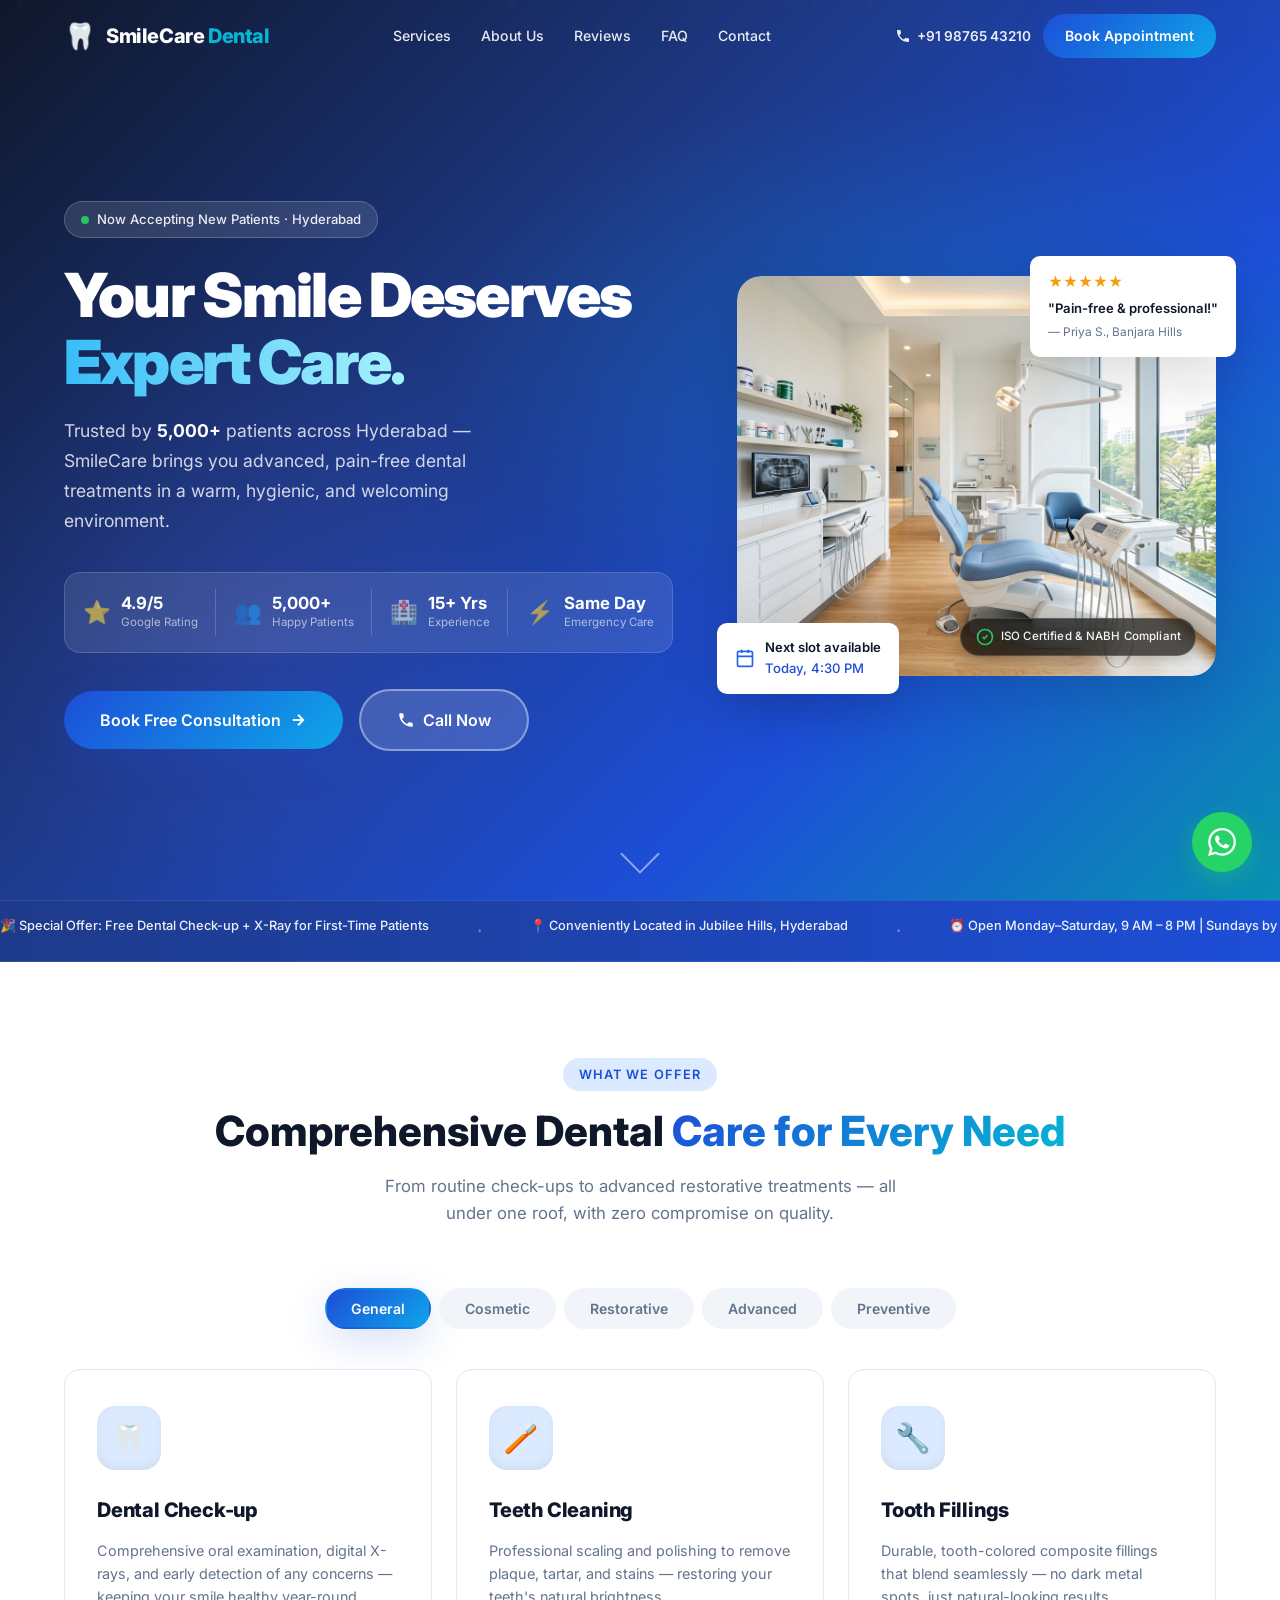
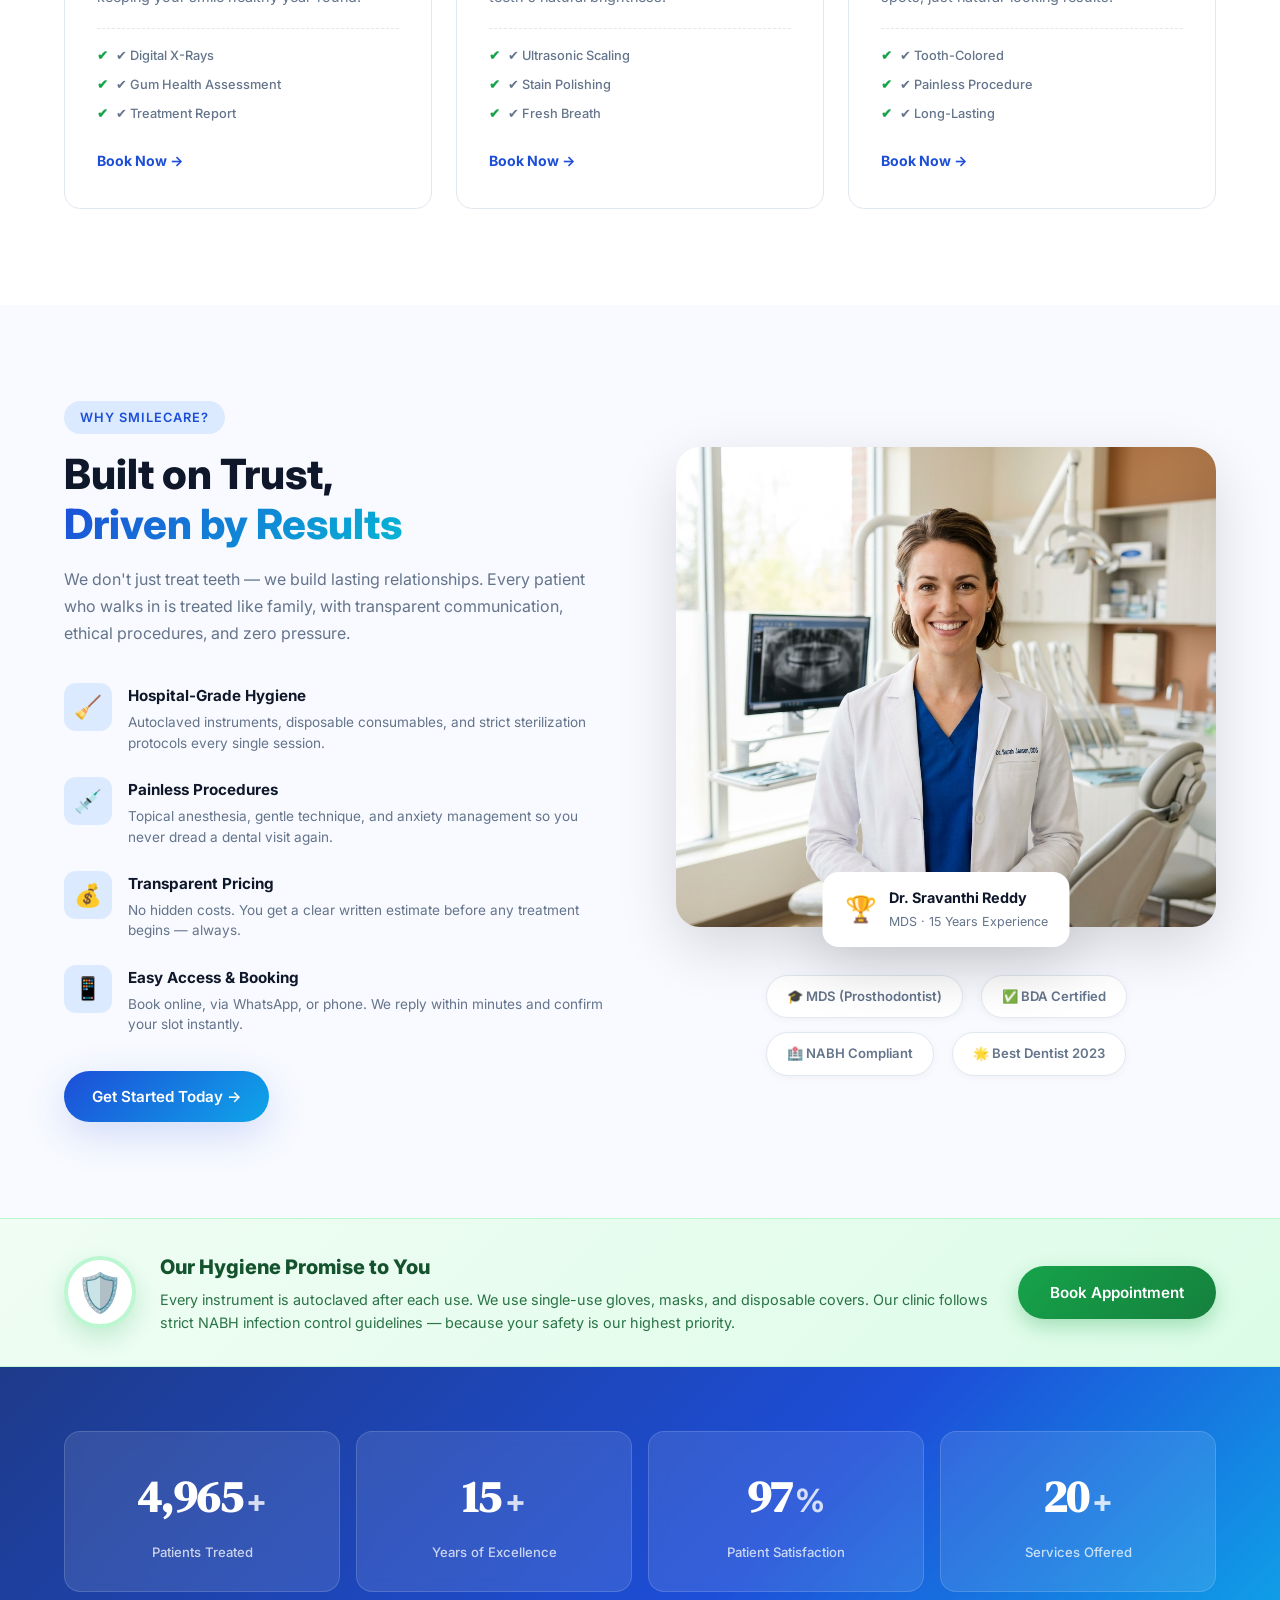
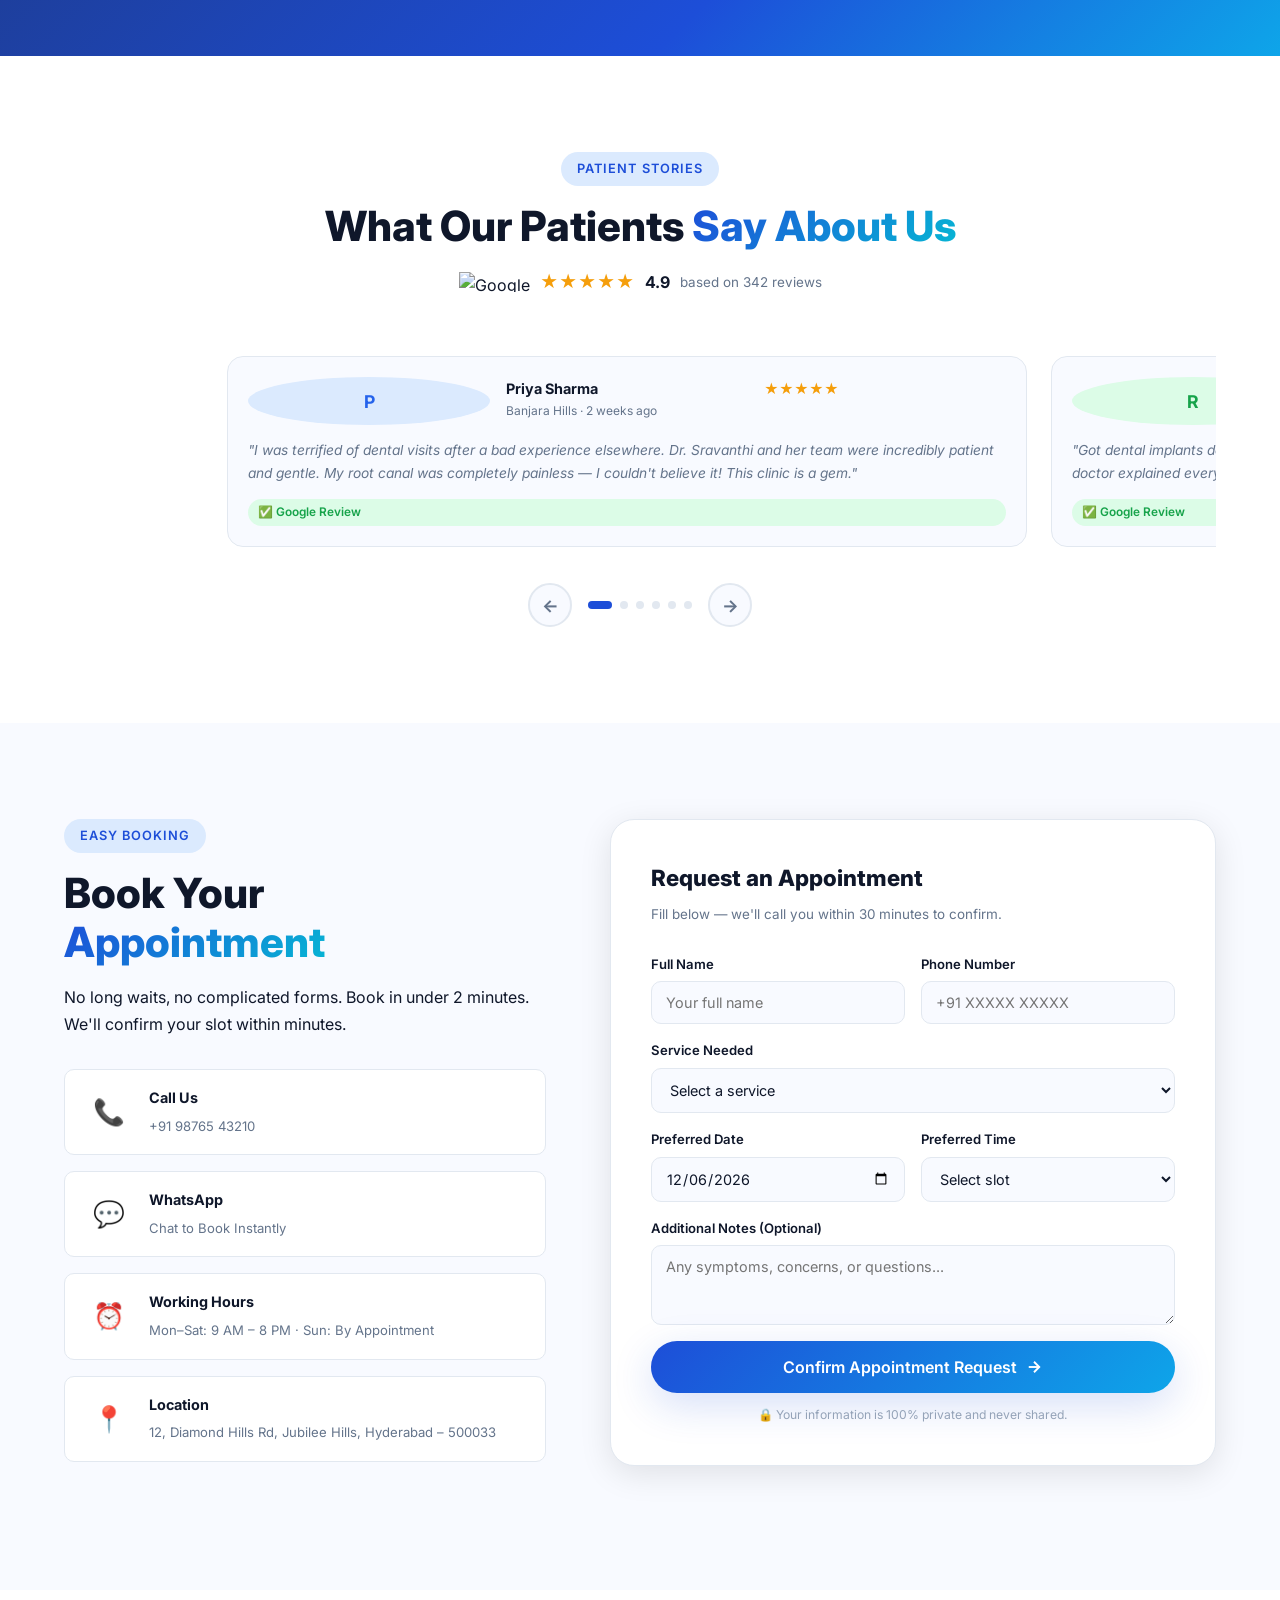
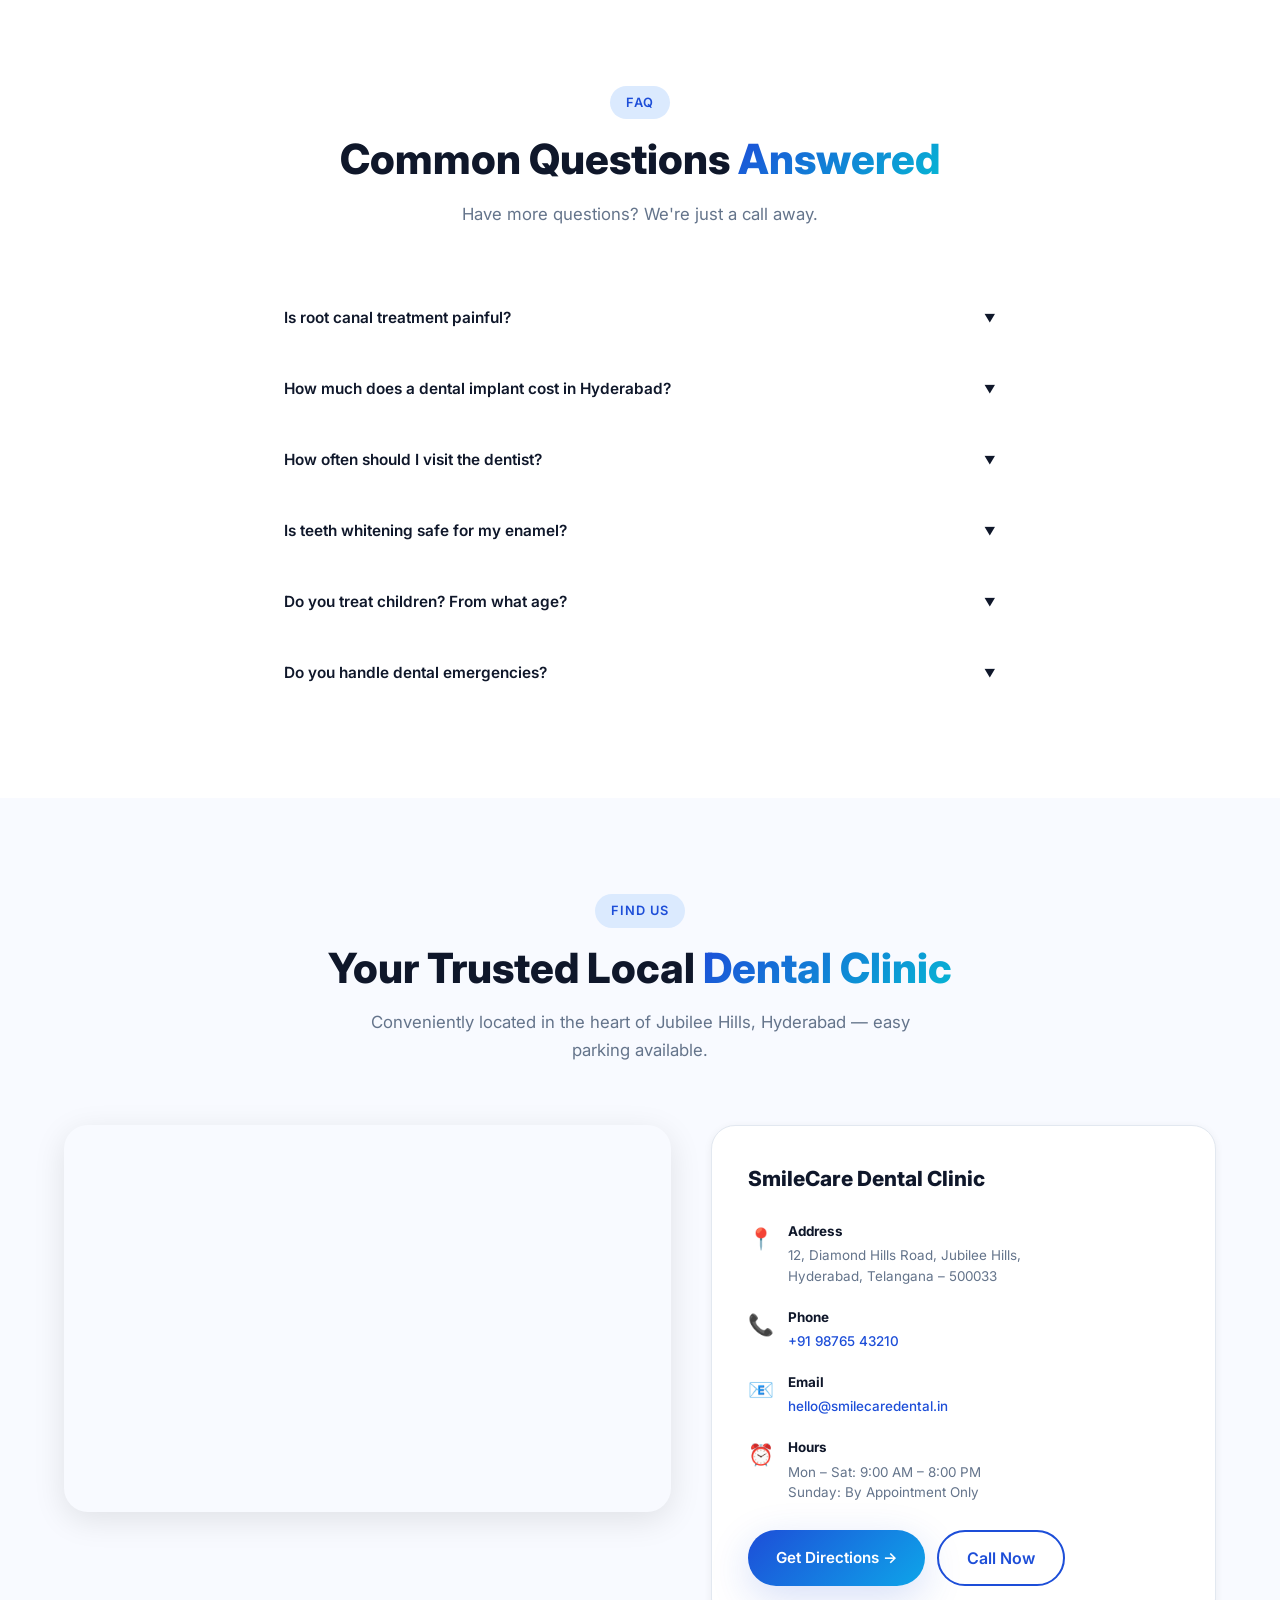
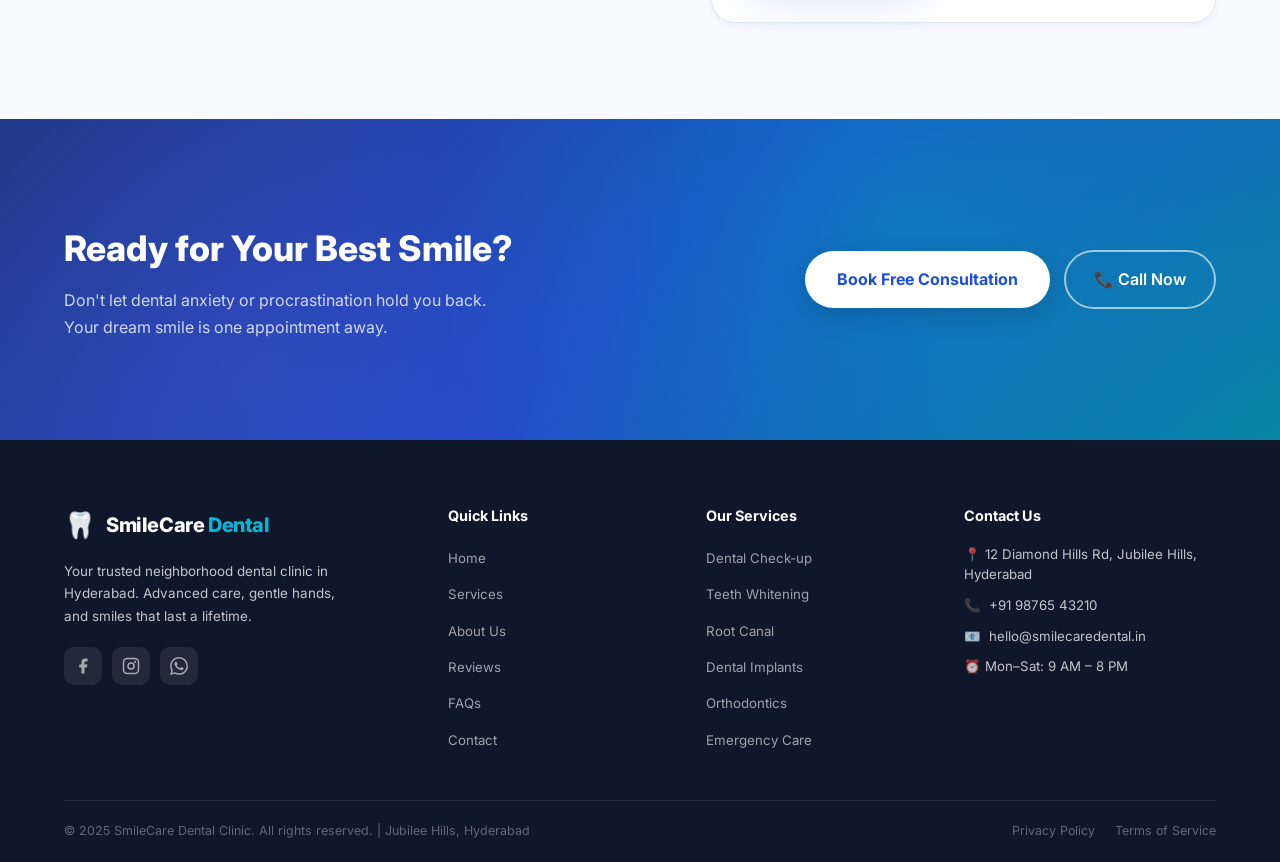
==== index.html @ b0695e37 "Update index.html" ====
<!DOCTYPE html>
<html lang="en">
<head>
  <meta charset="UTF-8" />
  <meta name="viewport" content="width=device-width, initial-scale=1.0" />
  <title>SmileCare Dental Clinic | Trusted Family Dentist in Hyderabad</title>
  <meta name="description" content="SmileCare Dental Clinic — Hyderabad's most trusted neighborhood dental clinic. Experienced dentists, modern equipment, transparent pricing. Book your appointment today." />
  <meta name="keywords" content="dental clinic Hyderabad, dentist near me, teeth whitening, dental implants, root canal, braces, family dentist" />
  <meta name="robots" content="index, follow" />
  <link rel="preconnect" href="https://fonts.googleapis.com" />
  <link rel="preconnect" href="https://fonts.gstatic.com" crossorigin />
  <link href="https://fonts.googleapis.com/css2?family=Inter:wght@300;400;500;600;700;800;900&family=DM+Serif+Display:ital@0;1&display=swap" rel="stylesheet" />
  <link rel="stylesheet" href="style.css" />
</head>
<body>

<!-- ═══════════════════ NAVBAR ═══════════════════ -->
<header id="navbar" class="navbar">
  <div class="container nav-inner">
    <a href="#home" class="brand" id="brand-logo">
      <span class="brand-icon">🦷</span>
      <span class="brand-text">SmileCare<span class="brand-accent"> Dental</span></span>
    </a>
    <nav class="nav-links" id="nav-links">
      <a href="#services" class="nav-link">Services</a>
      <a href="#why-us" class="nav-link">About Us</a>
      <a href="#testimonials" class="nav-link">Reviews</a>
      <a href="#faq" class="nav-link">FAQ</a>
      <a href="#contact" class="nav-link">Contact</a>
    </nav>
    <div class="nav-cta-group">
      <a href="tel:+919876543210" class="btn-call" id="nav-call">
        <svg width="16" height="16" viewBox="0 0 24 24" fill="currentColor"><path d="M6.62 10.79c1.44 2.83 3.76 5.14 6.59 6.59l2.2-2.2c.27-.27.67-.36 1.02-.24 1.12.37 2.33.57 3.57.57.55 0 1 .45 1 1V20c0 .55-.45 1-1 1-9.39 0-17-7.61-17-17 0-.55.45-1 1-1h3.5c.55 0 1 .45 1 1 0 1.25.2 2.45.57 3.57.11.35.03.74-.25 1.02l-2.2 2.2z"/></svg>
        +91 98765 43210
      </a>
      <a href="#book" class="btn-primary nav-book" id="nav-book">Book Appointment</a>
      <button class="hamburger" id="hamburger" aria-label="Toggle menu">
        <span></span><span></span><span></span>
      </button>
    </div>
  </div>
</header>

<!-- ═══════════════════ HERO ═══════════════════ -->
<section class="hero" id="home">
  <div class="hero-bg-gradient"></div>
  <div class="hero-particles" id="particles"></div>
  <div class="container hero-inner">
    <div class="hero-content" data-anim="fade-up">
      <div class="hero-badge">
        <span class="badge-dot"></span>
        Now Accepting New Patients · Hyderabad
      </div>
      <h1 class="hero-title">
        Your Smile Deserves<br />
        <span class="gradient-text">Expert Care.</span>
      </h1>
      <p class="hero-subtitle">
        Trusted by <strong>5,000+</strong> patients across Hyderabad — SmileCare brings you advanced, pain-free dental treatments in a warm, hygienic, and welcoming environment.
      </p>

      <!-- Trust bar -->
      <div class="trust-bar">
        <div class="trust-item">
          <span class="trust-icon">⭐</span>
          <div>
            <strong>4.9/5</strong>
            <span>Google Rating</span>
          </div>
        </div>
        <div class="trust-item">
          <span class="trust-icon">👥</span>
          <div>
            <strong>5,000+</strong>
            <span>Happy Patients</span>
          </div>
        </div>
        <div class="trust-item">
          <span class="trust-icon">🏥</span>
          <div>
            <strong>15+ Yrs</strong>
            <span>Experience</span>
          </div>
        </div>
        <div class="trust-item">
          <span class="trust-icon">⚡</span>
          <div>
            <strong>Same Day</strong>
            <span>Emergency Care</span>
          </div>
        </div>
      </div>

      <div class="hero-actions">
        <a href="#book" class="btn-primary btn-lg pulse-btn" id="hero-book">
          Book Free Consultation
          <svg width="18" height="18" viewBox="0 0 24 24" fill="none" stroke="currentColor" stroke-width="2.5"><path d="M5 12h14"/><path d="m12 5 7 7-7 7"/></svg>
        </a>
        <a href="tel:+919876543210" class="btn-ghost btn-lg" id="hero-call">
          <svg width="18" height="18" viewBox="0 0 24 24" fill="currentColor"><path d="M6.62 10.79c1.44 2.83 3.76 5.14 6.59 6.59l2.2-2.2c.27-.27.67-.36 1.02-.24 1.12.37 2.33.57 3.57.57.55 0 1 .45 1 1V20c0 .55-.45 1-1 1-9.39 0-17-7.61-17-17 0-.55.45-1 1-1h3.5c.55 0 1 .45 1 1 0 1.25.2 2.45.57 3.57.11.35.03.74-.25 1.02l-2.2 2.2z"/></svg>
          Call Now
        </a>
      </div>
    </div>

    <div class="hero-visual" data-anim="fade-left">
      <div class="hero-card-float">
        <div class="clinic-img-wrap">
          <img src="clinic_hero.png" alt="Modern SmileCare Dental Clinic interior" class="clinic-img" />
          <div class="img-overlay-badge">
            <svg width="20" height="20" viewBox="0 0 24 24" fill="#22c55e"><path d="M9 12l2 2 4-4M21 12a9 9 0 1 1-18 0 9 9 0 0 1 18 0z" stroke="#22c55e" stroke-width="2" fill="none"/></svg>
            <span>ISO Certified &amp; NABH Compliant</span>
          </div>
        </div>
        <div class="floating-card fc-rating">
          <div class="fc-stars">★★★★★</div>
          <p>"Pain-free &amp; professional!"</p>
          <span>— Priya S., Banjara Hills</span>
        </div>
        <div class="floating-card fc-next">
          <svg width="20" height="20" viewBox="0 0 24 24" fill="none" stroke="#2563eb" stroke-width="2"><rect x="3" y="4" width="18" height="18" rx="2"/><path d="M16 2v4M8 2v4M3 10h18"/></svg>
          <div>
            <strong>Next slot available</strong>
            <span>Today, 4:30 PM</span>
          </div>
        </div>
      </div>
    </div>
  </div>

  <div class="hero-scroll">
    <div class="scroll-arrow"></div>
  </div>
</section>

<!-- ═══════════════════ ANNOUNCEMENT STRIP ═══════════════════ -->
<div class="strip">
  <div class="strip-inner">
    <span>🎉 Special Offer: Free Dental Check-up + X-Ray for First-Time Patients</span>
    <span class="strip-sep">·</span>
    <span>📍 Conveniently Located in Jubilee Hills, Hyderabad</span>
    <span class="strip-sep">·</span>
    <span>⏰ Open Monday–Saturday, 9 AM – 8 PM | Sundays by Appointment</span>
    <span class="strip-sep">·</span>
    <span>🚨 Emergency Dental Care Available</span>
    <span class="strip-sep">·</span>
    <span>🎉 Special Offer: Free Dental Check-up + X-Ray for First-Time Patients</span>
    <span class="strip-sep">·</span>
    <span>📍 Conveniently Located in Jubilee Hills, Hyderabad</span>
  </div>
</div>

<!-- ═══════════════════ SERVICES ═══════════════════ -->
<section class="section services-section" id="services">
  <div class="container">
    <div class="section-header" data-anim="fade-up">
      <span class="section-tag">What We Offer</span>
      <h2 class="section-title">Comprehensive Dental <span class="gradient-text">Care for Every Need</span></h2>
      <p class="section-subtitle">From routine check-ups to advanced restorative treatments — all under one roof, with zero compromise on quality.</p>
    </div>

    <div class="services-tabs" id="services-tabs">
      <button class="stab active" data-tab="general" id="tab-general">General</button>
      <button class="stab" data-tab="cosmetic" id="tab-cosmetic">Cosmetic</button>
      <button class="stab" data-tab="restorative" id="tab-restorative">Restorative</button>
      <button class="stab" data-tab="advanced" id="tab-advanced">Advanced</button>
      <button class="stab" data-tab="preventive" id="tab-preventive">Preventive</button>
    </div>

    <!-- General -->
    <div class="service-panel active" id="panel-general">
      <div class="services-grid">
        <div class="service-card" data-anim="fade-up" style="--delay:0.0s">
          <div class="sc-icon" style="--c:#dbeafe;--ic:#2563eb">🦷</div>
          <h3>Dental Check-up</h3>
          <p>Comprehensive oral examination, digital X-rays, and early detection of any concerns — keeping your smile healthy year-round.</p>
          <ul class="sc-perks"><li>✔ Digital X-Rays</li><li>✔ Gum Health Assessment</li><li>✔ Treatment Report</li></ul>
          <a href="#book" class="sc-link">Book Now →</a>
        </div>
        <div class="service-card" data-anim="fade-up" style="--delay:0.1s">
          <div class="sc-icon" style="--c:#dbeafe;--ic:#2563eb">🪥</div>
          <h3>Teeth Cleaning</h3>
          <p>Professional scaling and polishing to remove plaque, tartar, and stains — restoring your teeth's natural brightness.</p>
          <ul class="sc-perks"><li>✔ Ultrasonic Scaling</li><li>✔ Stain Polishing</li><li>✔ Fresh Breath</li></ul>
          <a href="#book" class="sc-link">Book Now →</a>
        </div>
        <div class="service-card" data-anim="fade-up" style="--delay:0.2s">
          <div class="sc-icon" style="--c:#dbeafe;--ic:#2563eb">🔧</div>
          <h3>Tooth Fillings</h3>
          <p>Durable, tooth-colored composite fillings that blend seamlessly — no dark metal spots, just natural-looking results.</p>
          <ul class="sc-perks"><li>✔ Tooth-Colored</li><li>✔ Painless Procedure</li><li>✔ Long-Lasting</li></ul>
          <a href="#book" class="sc-link">Book Now →</a>
        </div>
      </div>
    </div>

    <!-- Cosmetic -->
    <div class="service-panel" id="panel-cosmetic">
      <div class="services-grid">
        <div class="service-card" data-anim="fade-up" style="--delay:0.0s">
          <div class="sc-icon" style="--c:#fce7f3;--ic:#db2777">✨</div>
          <h3>Teeth Whitening</h3>
          <p>Professional-grade whitening that removes deep stains and delivers dramatically brighter teeth in a single visit.</p>
          <ul class="sc-perks"><li>✔ Up to 8 Shades Brighter</li><li>✔ 60-Min Treatment</li><li>✔ Long-Lasting Results</li></ul>
          <a href="#book" class="sc-link">Book Now →</a>
        </div>
        <div class="service-card" data-anim="fade-up" style="--delay:0.1s">
          <div class="sc-icon" style="--c:#fce7f3;--ic:#db2777">😁</div>
          <h3>Smile Design</h3>
          <p>A personalized cosmetic plan using veneers, bonding, and contouring to create the smile you've always dreamed of.</p>
          <ul class="sc-perks"><li>✔ Digital Preview</li><li>✔ Custom Veneers</li><li>✔ Complete Makeover</li></ul>
          <a href="#book" class="sc-link">Book Now →</a>
        </div>
        <div class="service-card" data-anim="fade-up" style="--delay:0.2s">
          <div class="sc-icon" style="--c:#fce7f3;--ic:#db2777">💎</div>
          <h3>Dental Veneers</h3>
          <p>Ultra-thin porcelain shells that cover imperfections — chips, gaps, discoloration — for a flawless, camera-ready smile.</p>
          <ul class="sc-perks"><li>✔ Natural Appearance</li><li>✔ Stain Resistant</li><li>✔ 10+ Year Life</li></ul>
          <a href="#book" class="sc-link">Book Now →</a>
        </div>
      </div>
    </div>

    <!-- Restorative -->
    <div class="service-panel" id="panel-restorative">
      <div class="services-grid">
        <div class="service-card" data-anim="fade-up" style="--delay:0.0s">
          <div class="sc-icon" style="--c:#dcfce7;--ic:#16a34a">🌿</div>
          <h3>Root Canal Treatment</h3>
          <p>Painless, modern root canal therapy that saves your natural tooth, eliminating infection and relieving pain — often in one visit.</p>
          <ul class="sc-perks"><li>✔ Virtually Painless</li><li>✔ Rotary Endodontics</li><li>✔ Save Natural Tooth</li></ul>
          <a href="#book" class="sc-link">Book Now →</a>
        </div>
        <div class="service-card" data-anim="fade-up" style="--delay:0.1s">
          <div class="sc-icon" style="--c:#dcfce7;--ic:#16a34a">👑</div>
          <h3>Crowns & Bridges</h3>
          <p>Custom-crafted ceramic crowns and bridges that restore strength, function, and aesthetics — indistinguishable from natural teeth.</p>
          <ul class="sc-perks"><li>✔ Zirconia Crowns</li><li>✔ Perfect Fit</li><li>✔ Durable & Aesthetic</li></ul>
          <a href="#book" class="sc-link">Book Now →</a>
        </div>
        <div class="service-card" data-anim="fade-up" style="--delay:0.2s">
          <div class="sc-icon" style="--c:#dcfce7;--ic:#16a34a">🦿</div>
          <h3>Dentures</h3>
          <p>Comfortable, well-fitting full or partial dentures that restore your ability to eat, speak, and smile with full confidence.</p>
          <ul class="sc-perks"><li>✔ Custom Fitted</li><li>✔ Natural Look</li><li>✔ Flexible Options</li></ul>
          <a href="#book" class="sc-link">Book Now →</a>
        </div>
      </div>
    </div>

    <!-- Advanced -->
    <div class="service-panel" id="panel-advanced">
      <div class="services-grid">
        <div class="service-card" data-anim="fade-up" style="--delay:0.0s">
          <div class="sc-icon" style="--c:#ede9fe;--ic:#7c3aed">🔩</div>
          <h3>Dental Implants</h3>
          <p>The gold standard for missing teeth — titanium implants that feel, look, and function exactly like your real teeth, for life.</p>
          <ul class="sc-perks"><li>✔ Lifetime Solution</li><li>✔ No Bone Loss</li><li>✔ Eating Freedom</li></ul>
          <a href="#book" class="sc-link">Book Now →</a>
        </div>
        <div class="service-card" data-anim="fade-up" style="--delay:0.1s">
          <div class="sc-icon" style="--c:#ede9fe;--ic:#7c3aed">😬</div>
          <h3>Orthodontics & Braces</h3>
          <p>Traditional braces and modern clear aligners to straighten your teeth discreetly — for kids, teens, and adults.</p>
          <ul class="sc-perks"><li>✔ Metal & Ceramic</li><li>✔ Clear Aligners</li><li>✔ For All Ages</li></ul>
          <a href="#book" class="sc-link">Book Now →</a>
        </div>
        <div class="service-card" data-anim="fade-up" style="--delay:0.2s">
          <div class="sc-icon" style="--c:#ede9fe;--ic:#7c3aed">🚨</div>
          <h3>Emergency Dental Care</h3>
          <p>Severe pain, broken tooth, knocked-out tooth or dental trauma? We see emergency cases on the same day — call us now.</p>
          <ul class="sc-perks"><li>✔ Same-Day Slots</li><li>✔ Immediate Pain Relief</li><li>✔ 7 Days a Week</li></ul>
          <a href="tel:+919876543210" class="sc-link">Call Now →</a>
        </div>
      </div>
    </div>

    <!-- Preventive -->
    <div class="service-panel" id="panel-preventive">
      <div class="services-grid">
        <div class="service-card" data-anim="fade-up" style="--delay:0.0s">
          <div class="sc-icon" style="--c:#fef9c3;--ic:#ca8a04">🛡️</div>
          <h3>Oral Hygiene Coaching</h3>
          <p>Personalized brushing and flossing techniques, diet advice, and a routine plan to maintain your oral health between visits.</p>
          <ul class="sc-perks"><li>✔ Custom Routines</li><li>✔ Diet Guidance</li><li>✔ Kids Friendly</li></ul>
          <a href="#book" class="sc-link">Book Now →</a>
        </div>
        <div class="service-card" data-anim="fade-up" style="--delay:0.1s">
          <div class="sc-icon" style="--c:#fef9c3;--ic:#ca8a04">🦠</div>
          <h3>Gum Disease Treatment</h3>
          <p>Early-stage and advanced gum disease (periodontitis) treatment to stop progression, reduce inflammation, and protect your teeth.</p>
          <ul class="sc-perks"><li>✔ Deep Cleaning</li><li>✔ Antibiotic Therapy</li><li>✔ Long-Term Health</li></ul>
          <a href="#book" class="sc-link">Book Now →</a>
        </div>
        <div class="service-card" data-anim="fade-up" style="--delay:0.2s">
          <div class="sc-icon" style="--c:#fef9c3;--ic:#ca8a04">👶</div>
          <h3>Pediatric Dentistry</h3>
          <p>Gentle, child-friendly dental care in a fun and comfortable environment — building healthy habits from the very first visit.</p>
          <ul class="sc-perks"><li>✔ Kid-Friendly Setup</li><li>✔ Sealants & Fluoride</li><li>✔ Anxiety-Free</li></ul>
          <a href="#book" class="sc-link">Book Now →</a>
        </div>
      </div>
    </div>
  </div>
</section>

<!-- ═══════════════════ WHY US ═══════════════════ -->
<section class="section why-section" id="why-us" data-section="about">
  <div class="container">
    <div class="why-grid">
      <div class="why-content" data-anim="fade-right">
        <span class="section-tag">Why SmileCare?</span>
        <h2 class="section-title">Built on Trust,<br /><span class="gradient-text">Driven by Results</span></h2>
        <p class="why-desc">We don't just treat teeth — we build lasting relationships. Every patient who walks in is treated like family, with transparent communication, ethical procedures, and zero pressure.</p>
        <div class="why-features">
          <div class="why-feat">
            <div class="wf-icon">🧹</div>
            <div>
              <h4>Hospital-Grade Hygiene</h4>
              <p>Autoclaved instruments, disposable consumables, and strict sterilization protocols every single session.</p>
            </div>
          </div>
          <div class="why-feat">
            <div class="wf-icon">💉</div>
            <div>
              <h4>Painless Procedures</h4>
              <p>Topical anesthesia, gentle technique, and anxiety management so you never dread a dental visit again.</p>
            </div>
          </div>
          <div class="why-feat">
            <div class="wf-icon">💰</div>
            <div>
              <h4>Transparent Pricing</h4>
              <p>No hidden costs. You get a clear written estimate before any treatment begins — always.</p>
            </div>
          </div>
          <div class="why-feat">
            <div class="wf-icon">📱</div>
            <div>
              <h4>Easy Access & Booking</h4>
              <p>Book online, via WhatsApp, or phone. We reply within minutes and confirm your slot instantly.</p>
            </div>
          </div>
        </div>
        <a href="#book" class="btn-primary" id="why-book">Get Started Today →</a>
      </div>
      <div class="why-visual" data-anim="fade-left">
        <div class="why-img-wrap">
          <img src="doctorportrait.png" alt="Dr. Sravanthi Reddy - Lead Dentist at SmileCare" class="why-img" loading="lazy" />
          <div class="why-img-badge">
            <span>🏆</span>
            <div>
              <strong>Dr. Sravanthi Reddy</strong>
              <span>MDS · 15 Years Experience</span>
            </div>
          </div>
        </div>
        <div class="cert-row">
          <div class="cert-chip">🎓 MDS (Prosthodontist)</div>
          <div class="cert-chip">✅ BDA Certified</div>
          <div class="cert-chip">🏥 NABH Compliant</div>
          <div class="cert-chip">🌟 Best Dentist 2023</div>
        </div>
      </div>
    </div>
  </div>
</section>

<!-- ═══════════════════ HYGIENE PROMISE ═══════════════════ -->
<section class="hygiene-section">
  <div class="container">
    <div class="hygiene-inner" data-anim="fade-up">
      <div class="hygiene-icon">🛡️</div>
      <div class="hygiene-text">
        <h3>Our Hygiene Promise to You</h3>
        <p>Every instrument is autoclaved after each use. We use single-use gloves, masks, and disposable covers. Our clinic follows strict NABH infection control guidelines — because your safety is our highest priority.</p>
      </div>
      <a href="#book" class="btn-primary" id="hygiene-book">Book Appointment</a>
    </div>
  </div>
</section>

<!-- ═══════════════════ STATS ═══════════════════ -->
<section class="stats-section">
  <div class="container">
    <div class="stats-grid">
      <div class="stat-card" data-anim="fade-up" style="--delay:0s">
        <div class="stat-num" data-count="5000">0</div>
        <div class="stat-plus">+</div>
        <div class="stat-label">Patients Treated</div>
      </div>
      <div class="stat-card" data-anim="fade-up" style="--delay:0.1s">
        <div class="stat-num" data-count="15">0</div>
        <div class="stat-plus">+</div>
        <div class="stat-label">Years of Excellence</div>
      </div>
      <div class="stat-card" data-anim="fade-up" style="--delay:0.2s">
        <div class="stat-num" data-count="98">0</div>
        <div class="stat-plus">%</div>
        <div class="stat-label">Patient Satisfaction</div>
      </div>
      <div class="stat-card" data-anim="fade-up" style="--delay:0.3s">
        <div class="stat-num" data-count="20">0</div>
        <div class="stat-plus">+</div>
        <div class="stat-label">Services Offered</div>
      </div>
    </div>
  </div>
</section>

<!-- ═══════════════════ TESTIMONIALS ═══════════════════ -->
<section class="section reviews-section" id="testimonials">
  <div class="container">
    <div class="section-header" data-anim="fade-up">
      <span class="section-tag">Patient Stories</span>
      <h2 class="section-title">What Our Patients <span class="gradient-text">Say About Us</span></h2>
      <div class="google-rating-bar">
        <img src="https://upload.wikimedia.org/wikipedia/commons/2/2f/Google_2015_logo.svg" alt="Google" class="google-logo" loading="lazy" />
        <span class="gr-stars">★★★★★</span>
        <strong>4.9</strong>
        <span class="gr-count">based on 342 reviews</span>
      </div>
    </div>

    <div class="reviews-carousel" id="reviews-carousel">
      <div class="reviews-track" id="reviews-track">

        <div class="review-card">
          <div class="rc-header">
            <div class="rc-avatar" style="background:#dbeafe;color:#2563eb">P</div>
            <div>
              <strong>Priya Sharma</strong>
              <span>Banjara Hills · 2 weeks ago</span>
            </div>
            <div class="rc-stars">★★★★★</div>
          </div>
          <p>"I was terrified of dental visits after a bad experience elsewhere. Dr. Sravanthi and her team were incredibly patient and gentle. My root canal was completely painless — I couldn't believe it! This clinic is a gem."</p>
          <span class="rc-badge verified">✅ Google Review</span>
        </div>

        <div class="review-card">
          <div class="rc-header">
            <div class="rc-avatar" style="background:#dcfce7;color:#16a34a">R</div>
            <div>
              <strong>Rahul Mehta</strong>
              <span>Jubilee Hills · 1 month ago</span>
            </div>
            <div class="rc-stars">★★★★★</div>
          </div>
          <p>"Got dental implants done here. The result is absolutely stunning — no one can tell these aren't my real teeth. The doctor explained every step clearly and the pricing was exactly as quoted. Zero hidden charges."</p>
          <span class="rc-badge verified">✅ Google Review</span>
        </div>

        <div class="review-card">
          <div class="rc-header">
            <div class="rc-avatar" style="background:#fce7f3;color:#db2777">A</div>
            <div>
              <strong>Ananya Krishnan</strong>
              <span>Kondapur · 3 weeks ago</span>
            </div>
            <div class="rc-stars">★★★★★</div>
          </div>
          <p>"Brought my 7-year-old here — he was so scared! But the staff made it completely fun and comfortable. He actually wants to come back for the next visit 😄. Amazing pediatric experience."</p>
          <span class="rc-badge verified">✅ Google Review</span>
        </div>

        <div class="review-card">
          <div class="rc-header">
            <div class="rc-avatar" style="background:#ede9fe;color:#7c3aed">M</div>
            <div>
              <strong>Mohammed Ali</strong>
              <span>Madhapur · 5 days ago</span>
            </div>
            <div class="rc-stars">★★★★★</div>
          </div>
          <p>"Had a dental emergency on a Sunday — broken tooth, extreme pain. SmileCare answered my call immediately and fit me in within an hour. The care was exceptional and my tooth was saved. Highly recommended!"</p>
          <span class="rc-badge verified">✅ Google Review</span>
        </div>

        <div class="review-card">
          <div class="rc-header">
            <div class="rc-avatar" style="background:#fef9c3;color:#ca8a04">S</div>
            <div>
              <strong>Sneha Patel</strong>
              <span>Gachibowli · 2 months ago</span>
            </div>
            <div class="rc-stars">★★★★★</div>
          </div>
          <p>"Smile makeover with veneers — the best decision I've made! The digital preview before the procedure helped me know exactly what to expect. Results are beyond what I imagined. Thank you SmileCare!"</p>
          <span class="rc-badge verified">✅ Google Review</span>
        </div>

        <div class="review-card">
          <div class="rc-header">
            <div class="rc-avatar" style="background:#fee2e2;color:#dc2626">V</div>
            <div>
              <strong>Vijay Kumar</strong>
              <span>Kukatpally · 1 week ago</span>
            </div>
            <div class="rc-stars">★★★★★</div>
          </div>
          <p>"The clinic is so clean — almost like a luxury spa. The whole team is warm and professional. I've been bringing my entire family here for 3 years now. SmileCare is the only dentist we'll ever need."</p>
          <span class="rc-badge verified">✅ Google Review</span>
        </div>

      </div>
    </div>

    <div class="carousel-controls">
      <button class="carousel-btn" id="rev-prev" aria-label="Previous review">←</button>
      <div class="carousel-dots" id="carousel-dots"></div>
      <button class="carousel-btn" id="rev-next" aria-label="Next review">→</button>
    </div>
  </div>
</section>

<!-- ═══════════════════ BOOKING ═══════════════════ -->
<section class="section book-section" id="book">
  <div class="container">
    <div class="book-grid">
      <div class="book-info" data-anim="fade-right">
        <span class="section-tag">Easy Booking</span>
        <h2 class="section-title">Book Your<br /><span class="gradient-text">Appointment</span></h2>
        <p>No long waits, no complicated forms. Book in under 2 minutes. We'll confirm your slot within minutes.</p>
        <div class="book-contact-items">
          <a href="tel:+919876543210" class="bci" id="book-call">
            <div class="bci-icon">📞</div>
            <div>
              <strong>Call Us</strong>
              <span>+91 98765 43210</span>
            </div>
          </a>
          <a href="https://wa.me/919876543210" target="_blank" class="bci" id="book-whatsapp">
            <div class="bci-icon">💬</div>
            <div>
              <strong>WhatsApp</strong>
              <span>Chat to Book Instantly</span>
            </div>
          </a>
          <div class="bci">
            <div class="bci-icon">⏰</div>
            <div>
              <strong>Working Hours</strong>
              <span>Mon–Sat: 9 AM – 8 PM · Sun: By Appointment</span>
            </div>
          </div>
          <div class="bci">
            <div class="bci-icon">📍</div>
            <div>
              <strong>Location</strong>
              <span>12, Diamond Hills Rd, Jubilee Hills, Hyderabad – 500033</span>
            </div>
          </div>
        </div>
      </div>

      <div class="book-form-wrap" data-anim="fade-left">
        <form class="book-form" id="appointment-form" novalidate>
          <h3>Request an Appointment</h3>
          <p class="form-note">Fill below — we'll call you within 30 minutes to confirm.</p>

          <div class="form-row">
            <div class="form-group">
              <label for="f-name">Full Name</label>
              <input type="text" id="f-name" name="name" placeholder="Your full name" required />
            </div>
            <div class="form-group">
              <label for="f-phone">Phone Number</label>
              <input type="tel" id="f-phone" name="phone" placeholder="+91 XXXXX XXXXX" pattern="^[+0-9\s\-]{10,15}$" title="Please enter a valid phone number" required />
            </div>
          </div>

          <div class="form-group">
            <label for="f-service">Service Needed</label>
            <select id="f-service" name="service" required>
              <option value="" disabled selected>Select a service</option>
              <option>Dental Check-up / Consultation</option>
              <option>Teeth Cleaning</option>
              <option>Teeth Whitening</option>
              <option>Root Canal Treatment</option>
              <option>Dental Implant</option>
              <option>Orthodontics / Braces</option>
              <option>Smile Design / Makeover</option>
              <option>Crowns & Bridges</option>
              <option>Pediatric Dentistry</option>
              <option>Emergency Dental Care</option>
              <option>Other</option>
            </select>
          </div>

          <div class="form-row">
            <div class="form-group">
              <label for="f-date">Preferred Date</label>
              <input type="date" id="f-date" name="date" required />
            </div>
            <div class="form-group">
              <label for="f-time">Preferred Time</label>
              <select id="f-time" name="time">
                <option value="" disabled selected>Select slot</option>
                <option>9:00 AM – 11:00 AM</option>
                <option>11:00 AM – 1:00 PM</option>
                <option>2:00 PM – 4:00 PM</option>
                <option>4:00 PM – 6:00 PM</option>
                <option>6:00 PM – 8:00 PM</option>
              </select>
            </div>
          </div>

          <div class="form-group">
            <label for="f-msg">Additional Notes (Optional)</label>
            <textarea id="f-msg" name="message" rows="3" placeholder="Any symptoms, concerns, or questions..."></textarea>
          </div>

          <button type="submit" class="btn-primary btn-full" id="form-submit">
            Confirm Appointment Request
            <svg width="18" height="18" viewBox="0 0 24 24" fill="none" stroke="currentColor" stroke-width="2.5"><path d="M5 12h14"/><path d="m12 5 7 7-7 7"/></svg>
          </button>
          <p class="form-privacy">🔒 Your information is 100% private and never shared.</p>
        </form>

        <!-- Success state -->
        <div class="form-success" id="form-success" style="display:none">
          <div class="fs-icon">✅</div>
          <h3>Your request has been received</h3>
          <p>Tap below to confirm instantly on WhatsApp and skip the wait.</p>
          
          <div class="success-actions">
            <a href="#" target="_blank" class="btn-primary wa-confirm-btn" id="success-wa-btn">
              <span>💬</span> Confirm via WhatsApp
            </a>
            <a href="tel:+919876543210" class="btn-outline" id="success-call-btn">
              <span>📞</span> Call Now
            </a>
          </div>

          <div class="success-footer">
            <p>⚡ We typically respond within <strong>30 minutes</strong>.</p>
            <p class="form-privacy">🔒 Your data is safe and private.</p>
          </div>
        </div>
      </div>
    </div>
  </div>
</section>

<!-- ═══════════════════ FAQ ═══════════════════ -->
<section class="section faq-section" id="faq">
  <div class="container">
    <div class="section-header" data-anim="fade-up">
      <span class="section-tag">FAQ</span>
      <h2 class="section-title">Common Questions <span class="gradient-text">Answered</span></h2>
      <p class="section-subtitle">Have more questions? We're just a call away.</p>
    </div>
    <div class="faq-list" id="faq-list" data-anim="fade-up">

      <div class="faq-item" id="faq-1">
        <button class="faq-q" data-faq="faq-1">
          Is root canal treatment painful?
          <span class="faq-arrow">▼</span>
        </button>
        <div class="faq-a">
          <p>Not at SmileCare. We use modern rotary endodontics combined with topical anesthesia — most patients report little to no discomfort. The procedure itself relieves the pain that was causing you distress. We also offer anxiety management for nervous patients.</p>
        </div>
      </div>

      <div class="faq-item" id="faq-2">
        <button class="faq-q" data-faq="faq-2">
          How much does a dental implant cost in Hyderabad?
          <span class="faq-arrow">▼</span>
        </button>
        <div class="faq-a">
          <p>Dental implant costs vary depending on the type, brand, and complexity of your case. At SmileCare, implants start from ₹18,000. We provide a complete written cost breakdown before starting — no surprises. We also support EMI options for your convenience.</p>
        </div>
      </div>

      <div class="faq-item" id="faq-3">
        <button class="faq-q" data-faq="faq-3">
          How often should I visit the dentist?
          <span class="faq-arrow">▼</span>
        </button>
        <div class="faq-a">
          <p>We recommend a routine check-up and cleaning twice a year (every 6 months). Early detection of issues like cavities or gum disease saves you from costly treatments later. If you experience any pain or sensitivity, visit immediately — don't wait.</p>
        </div>
      </div>

      <div class="faq-item" id="faq-4">
        <button class="faq-q" data-faq="faq-4">
          Is teeth whitening safe for my enamel?
          <span class="faq-arrow">▼</span>
        </button>
        <div class="faq-a">
          <p>Yes, when done professionally. Our in-clinic whitening uses clinically approved hydrogen peroxide concentrations with protective protocols. Unlike home kits, we monitor the process to prevent sensitivity or enamel damage. Results are visible after just one session.</p>
        </div>
      </div>

      <div class="faq-item" id="faq-5">
        <button class="faq-q" data-faq="faq-5">
          Do you treat children? From what age?
          <span class="faq-arrow">▼</span>
        </button>
        <div class="faq-a">
          <p>Yes! We welcome children from age 3 onwards. Our pediatric dentistry approach is gentle and fun — we make the environment child-friendly so kids don't develop dental anxiety. Early dental visits build healthy habits for life.</p>
        </div>
      </div>

      <div class="faq-item" id="faq-6">
        <button class="faq-q" data-faq="faq-6">
          Do you handle dental emergencies?
          <span class="faq-arrow">▼</span>
        </button>
        <div class="faq-a">
          <p>Absolutely. Dental emergencies — broken tooth, severe toothache, knocked-out tooth, swelling — are seen on the same day. Call us immediately at <strong>+91 98765 43210</strong>. We keep emergency slots open every day, including Sundays.</p>
        </div>
      </div>

    </div>
  </div>
</section>

<!-- ═══════════════════ MAP / LOCATION ═══════════════════ -->
<section class="section location-section" id="contact">
  <div class="container">
    <div class="section-header" data-anim="fade-up">
      <span class="section-tag">Find Us</span>
      <h2 class="section-title">Your Trusted Local <span class="gradient-text">Dental Clinic</span></h2>
      <p class="section-subtitle">Conveniently located in the heart of Jubilee Hills, Hyderabad — easy parking available.</p>
    </div>
    <div class="location-grid">
      <div class="map-embed" data-anim="fade-right">
        <iframe
          title="SmileCare Dental Clinic Location"
          src="https://www.google.com/maps/embed?pb=!1m18!1m12!1m3!1d3806.294559671259!2d78.42003!3d17.432000000000002!2m3!1f0!2f0!3f0!3m2!1i1024!2i768!4f13.1!3m3!1m2!1s0x0%3A0x0!2zMTfCsDI1JzU1LjIiTiA3OMKwMjUnMTIuMSJF!5e0!3m2!1sen!2sin!4v1620000000000!5m2!1sen!2sin"
          width="100%" height="380" style="border:0; border-radius:16px;" allowfullscreen="" loading="lazy">
        </iframe>
      </div>
      <div class="location-info" data-anim="fade-left">
        <div class="li-card">
          <h3>SmileCare Dental Clinic</h3>
          <div class="li-items">
            <div class="li-item">
              <span>📍</span>
              <div>
                <strong>Address</strong>
                <p>12, Diamond Hills Road, Jubilee Hills,<br />Hyderabad, Telangana – 500033</p>
              </div>
            </div>
            <div class="li-item">
              <span>📞</span>
              <div>
                <strong>Phone</strong>
                <p><a href="tel:+919876543210">+91 98765 43210</a></p>
              </div>
            </div>
            <div class="li-item">
              <span>📧</span>
              <div>
                <strong>Email</strong>
                <p><a href="mailto:hello@smilecaredental.in">hello@smilecaredental.in</a></p>
              </div>
            </div>
            <div class="li-item">
              <span>⏰</span>
              <div>
                <strong>Hours</strong>
                <p>Mon – Sat: 9:00 AM – 8:00 PM<br />Sunday: By Appointment Only</p>
              </div>
            </div>
          </div>
          <div class="li-actions">
            <a href="https://maps.google.com" target="_blank" class="btn-primary" id="location-directions">Get Directions →</a>
            <a href="tel:+919876543210" class="btn-outline" id="location-call">Call Now</a>
          </div>
        </div>
      </div>
    </div>
  </div>
</section>

<!-- ═══════════════════ CTA BANNER ═══════════════════ -->
<section class="cta-banner">
  <div class="cta-bg"></div>
  <div class="container cta-inner" data-anim="fade-up">
    <div>
      <h2>Ready for Your Best Smile?</h2>
      <p>Don't let dental anxiety or procrastination hold you back. Your dream smile is one appointment away.</p>
    </div>
    <div class="cta-actions">
      <a href="#book" class="btn-white" id="cta-book">Book Free Consultation</a>
      <a href="tel:+919876543210" class="btn-outline-white" id="cta-call">📞 Call Now</a>
    </div>
  </div>
</section>

<!-- ═══════════════════ FOOTER ═══════════════════ -->
<footer class="footer">
  <div class="container footer-inner">
    <div class="footer-grid">
      <div class="footer-brand">
        <div class="brand">
          <span class="brand-icon">🦷</span>
          <span class="brand-text">SmileCare<span class="brand-accent"> Dental</span></span>
        </div>
        <p>Your trusted neighborhood dental clinic in Hyderabad. Advanced care, gentle hands, and smiles that last a lifetime.</p>
        <div class="social-links">
          <a href="#" class="social-link" aria-label="Facebook" id="footer-fb">
            <svg width="18" height="18" viewBox="0 0 24 24" fill="currentColor"><path d="M18 2h-3a5 5 0 0 0-5 5v3H7v4h3v8h4v-8h3l1-4h-4V7a1 1 0 0 1 1-1h3z"/></svg>
          </a>
          <a href="#" class="social-link" aria-label="Instagram" id="footer-ig">
            <svg width="18" height="18" viewBox="0 0 24 24" fill="none" stroke="currentColor" stroke-width="2"><rect x="2" y="2" width="20" height="20" rx="5"/><circle cx="12" cy="12" r="4"/><circle cx="17.5" cy="6.5" r="0.5" fill="currentColor"/></svg>
          </a>
          <a href="https://wa.me/919876543210" target="_blank" class="social-link" aria-label="WhatsApp" id="footer-wa">
            <svg width="18" height="18" viewBox="0 0 24 24" fill="currentColor"><path d="M17.472 14.382c-.297-.149-1.758-.867-2.03-.967-.273-.099-.471-.148-.67.15-.197.297-.767.966-.94 1.164-.173.199-.347.223-.644.075-.297-.15-1.255-.463-2.39-1.475-.883-.788-1.48-1.761-1.653-2.059-.173-.297-.018-.458.13-.606.134-.133.298-.347.446-.52.149-.174.198-.298.298-.497.099-.198.05-.371-.025-.52-.075-.149-.669-1.612-.916-2.207-.242-.579-.487-.5-.669-.51-.173-.008-.371-.01-.57-.01-.198 0-.52.074-.792.372-.272.297-1.04 1.016-1.04 2.479 0 1.462 1.065 2.875 1.213 3.074.149.198 2.096 3.2 5.077 4.487.709.306 1.262.489 1.694.625.712.227 1.36.195 1.871.118.571-.085 1.758-.719 2.006-1.413.248-.694.248-1.289.173-1.413-.074-.124-.272-.198-.57-.347m-5.421 7.403h-.004a9.87 9.87 0 0 1-5.031-1.378l-.361-.214-3.741.982.998-3.648-.235-.374a9.86 9.86 0 0 1-1.51-5.26c.001-5.45 4.436-9.884 9.888-9.884 2.64 0 5.122 1.03 6.988 2.898a9.825 9.825 0 0 1 2.893 6.994c-.003 5.45-4.437 9.884-9.885 9.884m8.413-18.297A11.815 11.815 0 0 0 12.05 0C5.495 0 .16 5.335.157 11.892c0 2.096.547 4.142 1.588 5.945L.057 24l6.305-1.654a11.882 11.882 0 0 0 5.683 1.448h.005c6.554 0 11.89-5.335 11.893-11.893a11.821 11.821 0 0 0-3.48-8.413Z"/></svg>
          </a>
        </div>
      </div>

      <div class="footer-col">
        <h4>Quick Links</h4>
        <ul>
          <li><a href="#home">Home</a></li>
          <li><a href="#services">Services</a></li>
          <li><a href="#about">About Us</a></li>
          <li><a href="#testimonials">Reviews</a></li>
          <li><a href="#faq">FAQs</a></li>
          <li><a href="#contact">Contact</a></li>
        </ul>
      </div>

      <div class="footer-col">
        <h4>Our Services</h4>
        <ul>
          <li><a href="#services">Dental Check-up</a></li>
          <li><a href="#services">Teeth Whitening</a></li>
          <li><a href="#services">Root Canal</a></li>
          <li><a href="#services">Dental Implants</a></li>
          <li><a href="#services">Orthodontics</a></li>
          <li><a href="#services">Emergency Care</a></li>
        </ul>
      </div>

      <div class="footer-col">
        <h4>Contact Us</h4>
        <ul class="footer-contact">
          <li>📍 12 Diamond Hills Rd, Jubilee Hills, Hyderabad</li>
          <li>📞 <a href="tel:+919876543210">+91 98765 43210</a></li>
          <li>📧 <a href="mailto:hello@smilecaredental.in">hello@smilecaredental.in</a></li>
          <li>⏰ Mon–Sat: 9 AM – 8 PM</li>
        </ul>
      </div>
    </div>
    <div class="footer-bottom">
      <p>© 2025 SmileCare Dental Clinic. All rights reserved. | Jubilee Hills, Hyderabad</p>
      <div class="footer-legal">
        <a href="#">Privacy Policy</a>
        <a href="#">Terms of Service</a>
      </div>
    </div>
  </div>
</footer>

<!-- WhatsApp Floating Button -->
<a href="https://wa.me/919876543210" target="_blank" class="whatsapp-float" id="whatsapp-float" aria-label="Chat on WhatsApp">
  <svg width="28" height="28" viewBox="0 0 24 24" fill="white"><path d="M17.472 14.382c-.297-.149-1.758-.867-2.03-.967-.273-.099-.471-.148-.67.15-.197.297-.767.966-.94 1.164-.173.199-.347.223-.644.075-.297-.15-1.255-.463-2.39-1.475-.883-.788-1.48-1.761-1.653-2.059-.173-.297-.018-.458.13-.606.134-.133.298-.347.446-.52.149-.174.198-.298.298-.497.099-.198.05-.371-.025-.52-.075-.149-.669-1.612-.916-2.207-.242-.579-.487-.5-.669-.51-.173-.008-.371-.01-.57-.01-.198 0-.52.074-.792.372-.272.297-1.04 1.016-1.04 2.479 0 1.462 1.065 2.875 1.213 3.074.149.198 2.096 3.2 5.077 4.487.709.306 1.262.489 1.694.625.712.227 1.36.195 1.871.118.571-.085 1.758-.719 2.006-1.413.248-.694.248-1.289.173-1.413-.074-.124-.272-.198-.57-.347m-5.421 7.403h-.004a9.87 9.87 0 0 1-5.031-1.378l-.361-.214-3.741.982.998-3.648-.235-.374a9.86 9.86 0 0 1-1.51-5.26c.001-5.45 4.436-9.884 9.888-9.884 2.64 0 5.122 1.03 6.988 2.898a9.825 9.825 0 0 1 2.893 6.994c-.003 5.45-4.437 9.884-9.885 9.884m8.413-18.297A11.815 11.815 0 0 0 12.05 0C5.495 0 .16 5.335.157 11.892c0 2.096.547 4.142 1.588 5.945L.057 24l6.305-1.654a11.882 11.882 0 0 0 5.683 1.448h.005c6.554 0 11.89-5.335 11.893-11.893a11.821 11.821 0 0 0-3.48-8.413Z"/></svg>
  <span class="wa-tooltip">Chat with us on WhatsApp</span>
</a>

<script src="script.js"></script>
</body>
</html>
---- style.css ----
/* ═══════════════════════════════════════════════
   SmileCare Dental — Premium Website Stylesheet
   ═══════════════════════════════════════════════ */

/* ─── Tokens ─── */
:root {
  --primary: #1d4ed8;
  --primary-light: #3b82f6;
  --primary-pale: #dbeafe;
  --primary-dark: #1e3a8a;
  --accent: #06b6d4;
  --accent2: #0ea5e9;
  --green: #16a34a;
  --pink: #db2777;
  --purple: #7c3aed;
  --gold: #ca8a04;

  --text: #0f172a;
  --text-muted: #64748b;
  --text-light: #94a3b8;
  --bg: #f8faff;
  --bg-card: #ffffff;
  --border: #e2e8f0;
  --border-light: #f1f5f9;

  --radius: 16px;
  --radius-sm: 10px;
  --radius-lg: 24px;
  --shadow-sm: 0 2px 8px rgba(0, 0, 0, 0.06);
  --shadow: 0 8px 32px rgba(0, 0, 0, 0.10);
  --shadow-lg: 0 20px 60px rgba(0, 0, 0, 0.14);
  --shadow-blue: 0 12px 40px rgba(29, 78, 216, 0.18);

  --nav-h: 72px;
  --transition: all 0.3s cubic-bezier(0.4, 0, 0.2, 1);
  --transition-slow: all 0.6s cubic-bezier(0.4, 0, 0.2, 1);
}

/* ─── Reset ─── */
*,
*::before,
*::after {
  box-sizing: border-box;
  margin: 0;
  padding: 0;
}

html {
  scroll-behavior: smooth;
  scroll-padding-top: 90px;
  font-size: 16px;
}

body {
  font-family: 'Inter', -apple-system, BlinkMacSystemFont, sans-serif;
  background: var(--bg);
  color: var(--text);
  line-height: 1.65;
  overflow-x: hidden;
}

/* ─── Custom Scrollbar ─── */
::-webkit-scrollbar {
  width: 10px;
}

::-webkit-scrollbar-track {
  background: var(--bg);
}

::-webkit-scrollbar-thumb {
  background: linear-gradient(var(--primary-light), var(--primary));
  border-radius: 10px;
  border: 2px solid var(--bg);
}

::-webkit-scrollbar-thumb:hover {
  background: var(--primary);
}

img {
  max-width: 100%;
  display: block;
}

a {
  text-decoration: none;
  color: inherit;
  transition: var(--transition);
}

ul {
  list-style: none;
}

button {
  cursor: pointer;
  border: none;
  background: none;
  font-family: inherit;
}

/* ─── Container ─── */
.container {
  max-width: 1200px;
  margin: 0 auto;
  padding: 0 24px;
}

/* ─── Section ─── */
.section {
  padding: 96px 0;
}

/* ─── Gradient Text ─── */
.gradient-text {
  background: linear-gradient(135deg, var(--primary) 0%, var(--accent) 100%);
  -webkit-background-clip: text;
  -webkit-text-fill-color: transparent;
  background-clip: text;
}

/* ─── Buttons ─── */
.btn-primary {
  display: inline-flex;
  align-items: center;
  gap: 8px;
  background: linear-gradient(135deg, var(--primary) 0%, var(--accent2) 100%);
  color: #fff;
  font-weight: 600;
  font-size: 0.95rem;
  padding: 13px 28px;
  border-radius: 999px;
  transition: var(--transition);
  box-shadow: var(--shadow-blue);
  white-space: nowrap;
}

.btn-primary:hover {
  transform: translateY(-2px);
  box-shadow: 0 16px 48px rgba(29, 78, 216, 0.30);
  filter: brightness(1.08);
}

.btn-primary.btn-lg {
  padding: 16px 36px;
  font-size: 1rem;
}

.btn-primary.btn-full {
  width: 100%;
  justify-content: center;
  padding: 16px;
  font-size: 1rem;
}

.btn-ghost {
  display: inline-flex;
  align-items: center;
  gap: 8px;
  background: rgba(255, 255, 255, 0.15);
  color: #fff;
  font-weight: 600;
  font-size: 0.95rem;
  padding: 13px 28px;
  border-radius: 999px;
  border: 2px solid rgba(255, 255, 255, 0.4);
  transition: var(--transition);
  backdrop-filter: blur(8px);
  white-space: nowrap;
}

.btn-ghost:hover {
  background: rgba(255, 255, 255, 0.25);
  border-color: rgba(255, 255, 255, 0.7);
}

.btn-ghost.btn-lg {
  padding: 16px 36px;
  font-size: 1rem;
}

.btn-outline {
  display: inline-flex;
  align-items: center;
  gap: 8px;
  background: transparent;
  color: var(--primary);
  font-weight: 600;
  padding: 13px 28px;
  border-radius: 999px;
  border: 2px solid var(--primary);
  transition: var(--transition);
}

.btn-outline:hover {
  background: var(--primary);
  color: #fff;
}

.btn-white {
  display: inline-flex;
  align-items: center;
  gap: 8px;
  background: #fff;
  color: var(--primary);
  font-weight: 700;
  padding: 15px 32px;
  border-radius: 999px;
  transition: var(--transition);
  box-shadow: 0 8px 24px rgba(0, 0, 0, 0.15);
  white-space: nowrap;
}

.btn-white:hover {
  transform: translateY(-2px);
  box-shadow: 0 16px 40px rgba(0, 0, 0, 0.20);
}

.btn-outline-white {
  display: inline-flex;
  align-items: center;
  gap: 8px;
  background: transparent;
  color: #fff;
  font-weight: 600;
  padding: 14px 28px;
  border-radius: 999px;
  border: 2px solid rgba(255, 255, 255, 0.6);
  transition: var(--transition);
  white-space: nowrap;
}

.btn-outline-white:hover {
  background: rgba(255, 255, 255, 0.15);
  border-color: #fff;
}

/* Pulse animation */
@keyframes pulse-ring {
  0% {
    box-shadow: 0 0 0 0 rgba(29, 78, 216, 0.35);
  }

  70% {
    box-shadow: 0 0 0 14px rgba(29, 78, 216, 0);
  }

  100% {
    box-shadow: 0 0 0 0 rgba(29, 78, 216, 0);
  }
}

.pulse-btn {
  animation: pulse-ring 2.5s ease-out infinite;
}

/* ─── Section Header ─── */
.section-header {
  text-align: center;
  margin-bottom: 60px;
}

.section-tag {
  display: inline-block;
  background: var(--primary-pale);
  color: var(--primary);
  font-weight: 600;
  font-size: 0.8rem;
  letter-spacing: 0.08em;
  text-transform: uppercase;
  padding: 6px 16px;
  border-radius: 999px;
  margin-bottom: 16px;
}

.section-title {
  font-size: clamp(1.8rem, 4vw, 2.6rem);
  font-weight: 800;
  line-height: 1.2;
  margin-bottom: 16px;
  color: var(--text);
}

.section-subtitle {
  color: var(--text-muted);
  font-size: 1.05rem;
  max-width: 560px;
  margin: 0 auto;
}

/* ════════════════════════════════
   NAVBAR
════════════════════════════════ */
.navbar {
  position: fixed;
  top: 0;
  left: 0;
  right: 0;
  z-index: 100;
  height: var(--nav-h);
  background: transparent;
  transition: var(--transition);
}

.navbar.scrolled {
  background: rgba(255, 255, 255, 0.97);
  box-shadow: 0 2px 20px rgba(0, 0, 0, 0.08);
  backdrop-filter: blur(16px);
}

.nav-inner {
  display: flex;
  align-items: center;
  justify-content: space-between;
  height: var(--nav-h);
  gap: 24px;
}

.brand {
  display: flex;
  align-items: center;
  gap: 10px;
  font-weight: 800;
  font-size: 1.25rem;
  color: #fff;
  transition: var(--transition);
}

.brand:hover .brand-icon {
  animation: brand-bounce 0.8s cubic-bezier(0.36, 0, 0.66, -0.56) infinite alternate;
}

@keyframes brand-bounce {
  0% {
    transform: translateY(0);
  }

  100% {
    transform: translateY(-4px) rotate(12deg);
  }
}

.brand-icon {
  font-size: 1.6rem;
  transition: transform 0.3s;
}

.navbar.scrolled .brand {
  color: var(--text);
}

.brand-accent {
  color: var(--accent);
}

.navbar.scrolled .brand-accent {
  color: var(--primary);
}

.brand-text {
  letter-spacing: -0.02em;
}

.nav-links {
  display: flex;
  align-items: center;
  gap: 6px;
}

.nav-link {
  font-size: 0.88rem;
  font-weight: 500;
  color: rgba(255, 255, 255, 0.9);
  padding: 7px 12px;
  border-radius: 8px;
  transition: var(--transition);
}

.nav-link:hover {
  background: rgba(255, 255, 255, 0.15);
  color: #fff;
}

.navbar.scrolled .nav-link {
  color: var(--text-muted);
}

.navbar.scrolled .nav-link:hover {
  background: var(--primary-pale);
  color: var(--primary);
}

.navbar.scrolled .nav-link.active-nav {
  color: var(--primary);
  font-weight: 600;
}

.nav-link.active-nav {
  color: #fff;
  background: rgba(255, 255, 255, 0.15);
}

.nav-cta-group {
  display: flex;
  align-items: center;
  gap: 12px;
}

.btn-call {
  display: flex;
  align-items: center;
  gap: 6px;
  font-size: 0.85rem;
  font-weight: 600;
  color: rgba(255, 255, 255, 0.9);
  transition: var(--transition);
}

.navbar.scrolled .btn-call {
  color: var(--text-muted);
}

.btn-call:hover {
  color: var(--primary);
}

.nav-book {
  font-size: 0.88rem;
  padding: 10px 22px;
  background: linear-gradient(135deg, var(--primary), var(--accent2));
}

.hamburger {
  display: none;
  flex-direction: column;
  gap: 5px;
  padding: 6px;
}

.hamburger span {
  display: block;
  width: 22px;
  height: 2px;
  background: #fff;
  border-radius: 2px;
  transition: var(--transition);
}

.navbar.scrolled .hamburger span {
  background: var(--text);
}

/* ════════════════════════════════
   HERO
════════════════════════════════ */
.hero {
  min-height: 100vh;
  background: linear-gradient(135deg, #0f172a 0%, #1e3a8a 40%, #1d4ed8 70%, #0891b2 100%);
  display: flex;
  align-items: center;
  position: relative;
  overflow: hidden;
  padding-top: var(--nav-h);
}

.hero-bg-gradient {
  position: absolute;
  inset: 0;
  background:
    radial-gradient(ellipse 60% 50% at 70% 40%, rgba(6, 182, 212, 0.18) 0%, transparent 60%),
    radial-gradient(ellipse 40% 60% at 20% 70%, rgba(99, 102, 241, 0.14) 0%, transparent 60%);
  pointer-events: none;
}

.hero-particles {
  position: absolute;
  inset: 0;
  pointer-events: none;
  overflow: hidden;
}

.particle {
  position: absolute;
  border-radius: 50%;
  background: rgba(255, 255, 255, 0.06);
  animation: float-particle linear infinite;
}

@keyframes float-particle {
  0% {
    transform: translateY(100vh) rotate(0deg);
    opacity: 0;
  }

  10% {
    opacity: 1;
  }

  90% {
    opacity: 0.6;
  }

  100% {
    transform: translateY(-100px) rotate(720deg);
    opacity: 0;
  }
}

.hero-inner {
  display: grid;
  grid-template-columns: 1fr 1fr;
  gap: 64px;
  align-items: center;
  padding: 80px 24px 100px;
  position: relative;
  z-index: 1;
}

.hero-badge {
  display: inline-flex;
  align-items: center;
  gap: 8px;
  background: rgba(255, 255, 255, 0.12);
  border: 1px solid rgba(255, 255, 255, 0.2);
  color: rgba(255, 255, 255, 0.9);
  font-size: 0.82rem;
  font-weight: 500;
  padding: 7px 16px;
  border-radius: 999px;
  margin-bottom: 24px;
  backdrop-filter: blur(8px);
}

.badge-dot {
  width: 8px;
  height: 8px;
  background: #22c55e;
  border-radius: 50%;
  animation: blink 1.5s ease-in-out infinite;
}

@keyframes blink {

  0%,
  100% {
    opacity: 1
  }

  50% {
    opacity: 0.3
  }
}

.hero-title {
  font-size: clamp(2.4rem, 5vw, 3.8rem);
  font-weight: 900;
  color: #fff;
  line-height: 1.1;
  margin-bottom: 20px;
  letter-spacing: -0.03em;
}

.hero-title .gradient-text {
  background: linear-gradient(90deg, #38bdf8, #a5f3fc);
  -webkit-background-clip: text;
  -webkit-text-fill-color: transparent;
  background-clip: text;
}

.hero-subtitle {
  font-size: 1.1rem;
  color: rgba(255, 255, 255, 0.8);
  max-width: 440px;
  margin-bottom: 36px;
  line-height: 1.7;
}

.hero-subtitle strong {
  color: #fff;
  font-weight: 700;
}

/* Trust bar */
.trust-bar {
  display: grid;
  grid-template-columns: repeat(4, 1fr);
  background: rgba(255, 255, 255, 0.10);
  border: 1px solid rgba(255, 255, 255, 0.15);
  border-radius: var(--radius);
  padding: 0;
  margin-bottom: 36px;
  backdrop-filter: blur(12px);
  overflow: hidden;
}

.trust-item {
  display: flex;
  align-items: center;
  gap: 10px;
  color: #fff;
  padding: 20px 18px;
  position: relative;
}

.trust-item:not(:last-child)::after {
  content: '';
  position: absolute;
  right: 0;
  top: 20%;
  height: 60%;
  width: 1px;
  background: rgba(255, 255, 255, 0.18);
}

.trust-item .trust-icon {
  font-size: 1.4rem;
  flex-shrink: 0;
}

.trust-item div {
  display: flex;
  flex-direction: column;
}

.trust-item strong {
  font-size: 1.05rem;
  font-weight: 700;
  line-height: 1.2;
}

.trust-item span {
  font-size: 0.72rem;
  color: rgba(255, 255, 255, 0.6);
  white-space: nowrap;
}

.hero-actions {
  display: flex;
  align-items: center;
  gap: 16px;
  flex-wrap: wrap;
}

/* Hero Visual */
.hero-visual {
  position: relative;
}

.hero-card-float {
  position: relative;
  border-radius: var(--radius-lg);
  overflow: visible;
}

.clinic-img-wrap {
  position: relative;
  border-radius: var(--radius-lg);
  overflow: hidden;
  box-shadow: var(--shadow-lg);
}

.clinic-img {
  width: 100%;
  height: 400px;
  object-fit: cover;
  border-radius: var(--radius-lg);
}

.img-overlay-badge {
  position: absolute;
  bottom: 20px;
  right: 20px;
  background: rgba(0, 0, 0, 0.65);
  backdrop-filter: blur(14px);
  border: 1px solid rgba(255, 255, 255, 0.15);
  color: rgba(255, 255, 255, 0.95);
  font-size: 0.72rem;
  font-weight: 500;
  padding: 8px 14px;
  border-radius: 999px;
  display: flex;
  align-items: center;
  gap: 6px;
  z-index: 1;
  box-shadow: 0 4px 15px rgba(0, 0, 0, 0.2);
  transition: var(--transition);
  white-space: nowrap;
  letter-spacing: 0.012em;
}

.img-overlay-badge:hover {
  background: rgba(0, 0, 0, 0.78);
  box-shadow: 0 6px 28px rgba(0, 0, 0, 0.35);
}

/* Floating cards */
.floating-card {
  position: absolute;
  background: #fff;
  border-radius: var(--radius-sm);
  padding: 14px 18px;
  box-shadow: var(--shadow-lg);
  font-size: 0.82rem;
  animation: float 3s ease-in-out infinite;
}

@keyframes float {

  0%,
  100% {
    transform: translateY(0px)
  }

  50% {
    transform: translateY(-8px)
  }
}

.fc-rating {
  top: -20px;
  right: -20px;
  min-width: 180px;
  animation-delay: 0.5s;
}

.fc-rating .fc-stars {
  color: #f59e0b;
  font-size: 0.9rem;
  margin-bottom: 4px;
}

.fc-rating p {
  font-weight: 600;
  color: var(--text);
  margin-bottom: 2px;
}

.fc-rating span {
  color: var(--text-muted);
  font-size: 0.74rem;
}

.fc-next {
  bottom: -18px;
  left: -20px;
  display: flex;
  align-items: center;
  gap: 10px;
  animation-delay: 1.2s;
}

.fc-next strong {
  display: block;
  font-weight: 600;
  color: var(--text);
}

.fc-next span {
  color: var(--primary);
  font-weight: 500;
}

/* Scroll indicator */
.hero-scroll {
  position: absolute;
  bottom: 32px;
  left: 50%;
  transform: translateX(-50%);
  z-index: 2;
}

.scroll-arrow {
  width: 28px;
  height: 28px;
  border-right: 2px solid rgba(255, 255, 255, 0.5);
  border-bottom: 2px solid rgba(255, 255, 255, 0.5);
  transform: rotate(45deg);
  animation: scroll-bounce 2s ease-in-out infinite;
}

@keyframes scroll-bounce {

  0%,
  100% {
    transform: rotate(45deg) translateY(0)
  }

  50% {
    transform: rotate(45deg) translateY(8px)
  }
}

/* ════════════════════════════════
   ANNOUNCEMENT STRIP
════════════════════════════════ */
.strip {
  background: linear-gradient(90deg, var(--primary-dark), var(--primary));
  color: rgba(255, 255, 255, 0.92);
  font-size: 0.8rem;
  font-weight: 500;
  padding: 14px 0;
  overflow: hidden;
  border-top: 1px solid rgba(255, 255, 255, 0.1);
  border-bottom: 1px solid rgba(255, 255, 255, 0.1);
  backdrop-filter: blur(8px);
}

.strip-inner {
  display: flex;
  gap: 48px;
  white-space: nowrap;
  animation: marquee 40s linear infinite;
  width: max-content;
  will-change: transform;
}

@keyframes marquee {
  0% {
    transform: translateX(0)
  }

  100% {
    transform: translateX(-50%)
  }
}

.strip-sep {
  opacity: 0.4;
  font-size: 1.2rem;
  vertical-align: middle;
}

/* ════════════════════════════════
   SERVICES
════════════════════════════════ */
.services-section {
  background: #fff;
}

.services-tabs {
  display: flex;
  gap: 8px;
  justify-content: center;
  flex-wrap: wrap;
  margin-bottom: 40px;
}

.stab {
  padding: 10px 24px;
  border-radius: 999px;
  font-size: 0.88rem;
  font-weight: 600;
  color: var(--text-muted);
  background: var(--border-light);
  border: 2px solid transparent;
  transition: var(--transition);
}

.stab:hover {
  color: var(--primary);
  background: var(--primary-pale);
}

.stab.active {
  background: linear-gradient(135deg, var(--primary), var(--accent2));
  color: #fff;
  box-shadow: var(--shadow-blue);
}

.service-panel {
  display: none;
}

.service-panel.active {
  display: block;
}

.services-grid {
  display: grid;
  grid-template-columns: repeat(3, 1fr);
  gap: 24px;
}

.service-card {
  background: #fff;
  border: 1px solid var(--border);
  border-radius: var(--radius);
  padding: 36px 32px;
  transition: all 0.4s cubic-bezier(0.4, 0, 0.2, 1);
  animation-delay: var(--delay, 0s);
  display: flex;
  flex-direction: column;
}

.service-card:hover {
  transform: translateY(-8px);
  box-shadow: 0 20px 40px rgba(0, 0, 0, 0.08);
  border-color: var(--primary-light);
}

.sc-icon {
  width: 64px;
  height: 64px;
  background: var(--c, #dbeafe);
  border-radius: 18px;
  display: flex;
  align-items: center;
  justify-content: center;
  font-size: 1.8rem;
  margin-bottom: 24px;
  position: relative;
  transition: var(--transition);
  box-shadow: inset 0 -4px 10px rgba(0, 0, 0, 0.05);
}

.service-card:hover .sc-icon {
  transform: scale(1.1) rotate(5deg);
  animation: float-icon 2s ease-in-out infinite;
}

@keyframes float-icon {

  0%,
  100% {
    transform: scale(1.1) rotate(5deg) translateY(0);
  }

  50% {
    transform: scale(1.1) rotate(5deg) translateY(-5px);
  }
}

.service-card h3 {
  font-size: 1.25rem;
  font-weight: 800;
  margin-bottom: 12px;
  color: var(--text);
  letter-spacing: -0.01em;
}

.service-card p {
  font-size: 0.9rem;
  color: var(--text-muted);
  margin-bottom: 20px;
  line-height: 1.6;
  flex: 1;
}

.sc-perks {
  display: flex;
  flex-direction: column;
  gap: 8px;
  margin-bottom: 24px;
  padding-top: 16px;
  border-top: 1px dashed var(--border);
}

.sc-perks li {
  font-size: 0.8rem;
  color: var(--text-muted);
  font-weight: 500;
  display: flex;
  align-items: center;
  gap: 8px;
}

.sc-perks li::before {
  content: '✔';
  color: var(--green);
  font-weight: 800;
}

.sc-link {
  font-size: 0.88rem;
  font-weight: 700;
  color: var(--primary);
  display: inline-flex;
  align-items: center;
  gap: 6px;
  transition: var(--transition);
}

.sc-link:hover {
  color: var(--accent);
  gap: 10px;
}

/* ════════════════════════════════
   WHY US
════════════════════════════════ */
.why-section {
  background: var(--bg);
}

.why-grid {
  display: grid;
  grid-template-columns: 1fr 1fr;
  gap: 72px;
  align-items: center;
}

.why-desc {
  color: var(--text-muted);
  font-size: 1rem;
  margin-bottom: 36px;
  line-height: 1.7;
}

.why-features {
  display: flex;
  flex-direction: column;
  gap: 24px;
  margin-bottom: 36px;
}

.why-feat {
  display: flex;
  gap: 16px;
  align-items: flex-start;
}

.wf-icon {
  width: 48px;
  height: 48px;
  background: var(--primary-pale);
  border-radius: 12px;
  display: flex;
  align-items: center;
  justify-content: center;
  font-size: 1.4rem;
  flex-shrink: 0;
}

.why-feat h4 {
  font-size: 0.95rem;
  font-weight: 700;
  margin-bottom: 4px;
}

.why-feat p {
  font-size: 0.85rem;
  color: var(--text-muted);
  line-height: 1.5;
}

.why-visual {
  position: relative;
}

.why-img-wrap {
  position: relative;
  border-radius: var(--radius-lg);
  overflow: visible;
}

.why-img {
  width: 100%;
  height: 480px;
  object-fit: cover;
  object-position: top center;
  border-radius: var(--radius-lg);
  box-shadow: var(--shadow-lg);
}

.why-img-badge {
  position: absolute;
  bottom: -20px;
  left: 50%;
  transform: translateX(-50%);
  background: #fff;
  border-radius: var(--radius);
  padding: 14px 22px;
  box-shadow: var(--shadow-lg);
  display: flex;
  align-items: center;
  gap: 12px;
  font-size: 0.84rem;
  white-space: nowrap;
}

.why-img-badge span {
  font-size: 1.6rem;
}

.why-img-badge strong {
  display: block;
  font-weight: 700;
  font-size: 0.9rem;
}

.why-img-badge>div>span {
  color: var(--text-muted);
  font-size: 0.78rem;
}

.cert-row {
  display: flex;
  flex-wrap: wrap;
  justify-content: center;
  gap: 14px 18px;
  margin-top: 48px;
  max-width: 580px;
  /* Encourages balanced 2+2 or 3+2 wrapping */
  margin-left: auto;
  margin-right: auto;
}

.cert-chip {
  background: #fff;
  border: 1px solid var(--border);
  border-radius: 999px;
  padding: 10px 20px;
  font-size: 0.82rem;
  font-weight: 600;
  color: var(--text-muted);
  box-shadow: 0 2px 8px rgba(0, 0, 0, 0.04);
  transition: all 0.3s cubic-bezier(0.4, 0, 0.2, 1);
  white-space: nowrap;
  cursor: default;
}

.cert-chip:hover {
  transform: translateY(-2px);
  border-color: var(--primary-light);
  color: var(--primary);
  box-shadow: 0 4px 12px rgba(29, 78, 216, 0.08);
  background: var(--primary-pale);
}

/* ════════════════════════════════
   HYGIENE PROMISE
════════════════════════════════ */
.hygiene-section {
  background: linear-gradient(135deg, #f0fdf4, #dcfce7);
  padding: 32px 0;
  border-top: 1px solid #bbf7d0;
  border-bottom: 1px solid #bbf7d0;
}

.hygiene-inner {
  display: flex;
  align-items: center;
  gap: 24px;
  flex-wrap: wrap;
}

.hygiene-icon {
  font-size: 2.4rem;
  width: 72px;
  height: 72px;
  background: #fff;
  border-radius: 50%;
  display: flex;
  align-items: center;
  justify-content: center;
  box-shadow: 0 10px 25px rgba(22, 163, 74, 0.2);
  border: 4px solid #bbf7d0;
  flex-shrink: 0;
}

.hygiene-text {
  flex: 1;
  min-width: 260px;
}

.hygiene-text h3 {
  font-size: 1.25rem;
  font-weight: 800;
  color: #14532d;
  margin-bottom: 4px;
}

.hygiene-text p {
  font-size: 0.9rem;
  color: #166534;
  line-height: 1.6;
  opacity: 0.9;
}

.hygiene-section .btn-primary {
  background: linear-gradient(135deg, #16a34a, #15803d);
  white-space: nowrap;
  padding: 14px 32px;
  box-shadow: 0 8px 20px rgba(22, 163, 74, 0.3);
}

/* ════════════════════════════════
   STATS
════════════════════════════════ */
.stats-section {
  background: linear-gradient(135deg, var(--primary-dark) 0%, var(--primary) 60%, var(--accent2) 100%);
  padding: 64px 0;
}

.stats-grid {
  display: grid;
  grid-template-columns: repeat(4, 1fr);
  gap: 16px;
}

.stat-card {
  text-align: center;
  color: #fff;
  padding: 28px 16px;
  border-radius: var(--radius);
  background: rgba(255, 255, 255, 0.1);
  border: 1px solid rgba(255, 255, 255, 0.15);
  backdrop-filter: blur(8px);
  transition: var(--transition);
  animation-delay: var(--delay, 0s);
}

.stat-card:hover {
  background: rgba(255, 255, 255, 0.18);
  transform: translateY(-4px);
}

.stat-num {
  display: inline;
  font-size: 2.8rem;
  font-weight: 900;
  letter-spacing: -0.02em;
  font-family: 'DM Serif Display', serif;
}

.stat-plus {
  display: inline;
  font-size: 2rem;
  font-weight: 700;
  opacity: 0.8;
}

.stat-label {
  font-size: 0.82rem;
  margin-top: 8px;
  opacity: 0.75;
  font-weight: 500;
}

/* ════════════════════════════════
   REVIEWS
════════════════════════════════ */
.reviews-section {
  background: #fff;
}

.google-rating-bar {
  display: flex;
  align-items: center;
  justify-content: center;
  gap: 10px;
  margin-top: 16px;
}

.google-logo {
  height: 20px;
  width: auto;
}

.gr-stars {
  color: #f59e0b;
  font-size: 1.1rem;
  letter-spacing: 1px;
}

.google-rating-bar strong {
  font-size: 1rem;
  font-weight: 700;
}

.gr-count {
  font-size: 0.84rem;
  color: var(--text-muted);
}

.reviews-carousel {
  overflow: hidden;
  position: relative;
}

.reviews-track {
  display: flex;
  gap: 24px;
  transition: transform 0.5s cubic-bezier(0.4, 0, 0.2, 1);
}

.review-card {
  width: 100%;
  max-width: 800px;
  margin: 0 auto;
  background: var(--bg);
  border: 1px solid var(--border);
  border-radius: var(--radius);
  padding: 20px;
  transition: var(--transition);
  flex-shrink: 0;
  display: flex;
  flex-direction: column;
}

.review-card:hover {
  box-shadow: var(--shadow);
  border-color: var(--primary-light);
}

.rc-header {
  display: flex;
  align-items: flex-start;
  gap: 16px;
  margin-bottom: 14px;
}

.rc-avatar {
  width: 48px;
  height: 48px;
  border-radius: 50%;
  display: flex;
  align-items: center;
  justify-content: center;
  font-weight: 700;
  font-size: 1.1rem;
  flex-shrink: 0;
}

.rc-header>div {
  flex: 1;
  display: flex;
  flex-direction: column;
}

.rc-header strong {
  display: block;
  font-size: 0.9rem;
  font-weight: 700;
}

.rc-header span {
  font-size: 0.75rem;
  color: var(--text-muted);
}

.rc-stars {
  color: #f59e0b;
  font-size: 0.88rem;
  margin-left: auto;
  white-space: nowrap;
}

.review-card>p {
  font-size: 0.86rem;
  color: var(--text-muted);
  line-height: 1.65;
  margin-bottom: 14px;
  font-style: italic;
}

.rc-badge {
  font-size: 0.74rem;
  font-weight: 600;
  padding: 4px 10px;
  border-radius: 999px;
  background: #dcfce7;
  color: #16a34a;
}

.carousel-controls {
  display: flex;
  align-items: center;
  justify-content: center;
  gap: 16px;
  margin-top: 36px;
}

.carousel-btn {
  width: 44px;
  height: 44px;
  border-radius: 50%;
  background: var(--bg);
  border: 2px solid var(--border);
  font-size: 1.1rem;
  font-weight: 700;
  color: var(--text-muted);
  transition: var(--transition);
}

.carousel-btn:hover {
  background: var(--primary);
  color: #fff;
  border-color: var(--primary);
}

.carousel-dots {
  display: flex;
  gap: 8px;
}

.dot {
  width: 8px;
  height: 8px;
  border-radius: 50%;
  background: var(--border);
  transition: var(--transition);
  cursor: pointer;
}

.dot.active {
  background: var(--primary);
  width: 24px;
  border-radius: 4px;
}

/* ════════════════════════════════
   BOOKING
════════════════════════════════ */
.book-section {
  background: var(--bg);
}

.book-grid {
  display: grid;
  grid-template-columns: 1fr 1.2fr;
  gap: 64px;
  align-items: start;
}

.book-contact-items {
  display: flex;
  flex-direction: column;
  gap: 16px;
  margin-top: 32px;
  margin-bottom: 32px;
}

.bci {
  display: flex;
  align-items: center;
  gap: 16px;
  padding: 16px 20px;
  background: #fff;
  border-radius: var(--radius-sm);
  border: 1px solid var(--border);
  transition: var(--transition);
}

a.bci:hover {
  border-color: var(--primary);
  box-shadow: var(--shadow-blue);
  transform: translateX(4px);
}

.bci-icon {
  font-size: 1.6rem;
  width: 48px;
  text-align: center;
  flex-shrink: 0;
}

.bci strong {
  display: block;
  font-size: 0.9rem;
  font-weight: 700;
  margin-bottom: 2px;
}

.bci span {
  font-size: 0.82rem;
  color: var(--text-muted);
}

.book-form-wrap {
  background: #fff;
  border-radius: var(--radius-lg);
  padding: 40px;
  box-shadow: var(--shadow);
  border: 1px solid var(--border);
}

.book-form h3 {
  font-size: 1.4rem;
  font-weight: 800;
  margin-bottom: 6px;
}

.form-note {
  font-size: 0.84rem;
  color: var(--text-muted);
  margin-bottom: 28px;
}

.form-row {
  display: grid;
  grid-template-columns: 1fr 1fr;
  gap: 16px;
}

.form-group {
  display: flex;
  flex-direction: column;
  gap: 6px;
  margin-bottom: 16px;
}

.form-group label {
  font-size: 0.82rem;
  font-weight: 600;
  color: var(--text);
}

.form-group input,
.form-group select,
.form-group textarea {
  border: 1.5px solid var(--border);
  border-radius: var(--radius-sm);
  padding: 12px 14px;
  font-size: 0.9rem;
  font-family: inherit;
  color: var(--text);
  background: var(--bg);
  transition: var(--transition);
  outline: none;
}

.form-group input:focus,
.form-group select:focus,
.form-group textarea:focus {
  border-color: var(--primary);
  box-shadow: 0 0 0 4px rgba(29, 78, 216, 0.08), 0 4px 12px rgba(0, 0, 0, 0.05);
  background: #fff;
  transform: translateY(-1px);
}

.form-group textarea {
  resize: vertical;
  min-height: 80px;
}

.form-privacy {
  font-size: 0.76rem;
  color: var(--text-light);
  text-align: center;
  margin-top: 12px;
}

.form-success {
  text-align: center;
  padding: 48px 24px;
  animation: success-reveal 0.6s cubic-bezier(0.34, 1.56, 0.64, 1);
}

@keyframes success-reveal {
  0% {
    opacity: 0;
    transform: scale(0.9) translateY(20px);
  }

  100% {
    opacity: 1;
    transform: scale(1) translateY(0);
  }
}

.fs-icon {
  font-size: 4rem;
  margin-bottom: 16px;
  animation: icon-pop 0.8s 0.2s both;
}

@keyframes icon-pop {
  0% {
    transform: scale(0);
  }

  60% {
    transform: scale(1.2);
  }

  100% {
    transform: scale(1);
  }
}

.form-success h3 {
  font-size: 1.4rem;
  font-weight: 800;
  margin-bottom: 10px;
}

.form-success p {
  color: var(--text-muted);
  margin-bottom: 24px;
  font-size: 0.95rem;
  line-height: 1.6;
}

.success-actions {
  display: flex;
  flex-direction: column;
  gap: 12px;
  max-width: 320px;
  margin: 0 auto 32px;
}

.success-actions .btn-primary,
.success-actions .btn-outline {
  width: 100%;
  justify-content: center;
  padding: 16px;
  font-size: 1rem;
}

.success-footer {
  border-top: 1px solid var(--border);
  padding-top: 24px;
}

.success-footer p {
  margin-bottom: 8px;
  font-size: 0.88rem;
}

.form-success a {
  color: var(--primary);
  font-weight: 600;
}

/* ════════════════════════════════
   FAQ
════════════════════════════════ */
.faq-section {
  background: #fff;
}

.faq-list {
  max-width: 760px;
  margin: 0 auto;
  display: flex;
  flex-direction: column;
  gap: 12px;
}

.faq-item:hover {
  border-color: var(--primary-light);
  box-shadow: 0 8px 24px rgba(0, 0, 0, 0.04);
}

.faq-item.open {
  border-color: var(--primary);
  box-shadow: 0 12px 32px rgba(0, 0, 0, 0.06);
}

.faq-q {
  width: 100%;
  display: flex;
  align-items: center;
  justify-content: space-between;
  padding: 20px 24px;
  font-size: 0.96rem;
  font-weight: 600;
  color: var(--text);
  text-align: left;
  gap: 12px;
  transition: var(--transition);
}

.faq-item.open .faq-q {
  color: var(--primary);
  background: var(--primary-pale);
}

.faq-arrow {
  font-size: 0.7rem;
  transition: var(--transition);
  flex-shrink: 0;
}

.faq-item.open .faq-arrow {
  transform: rotate(180deg);
}

.faq-a {
  max-height: 0;
  overflow: hidden;
  transition: max-height 0.4s cubic-bezier(0.4, 0, 0.2, 1);
}

.faq-a p {
  padding: 0 24px 20px;
  font-size: 0.88rem;
  color: var(--text-muted);
  line-height: 1.7;
}

/* ════════════════════════════════
   LOCATION
════════════════════════════════ */
.location-section {
  background: var(--bg);
}

.location-grid {
  display: grid;
  grid-template-columns: 1.2fr 1fr;
  gap: 40px;
  align-items: start;
}

.map-embed {
  border-radius: var(--radius-lg);
  overflow: hidden;
  box-shadow: var(--shadow);
}

.li-card {
  background: #fff;
  border: 1px solid var(--border);
  border-radius: var(--radius-lg);
  padding: 36px;
  box-shadow: var(--shadow-sm);
}

.li-card h3 {
  font-size: 1.3rem;
  font-weight: 800;
  margin-bottom: 24px;
}

.li-items {
  display: flex;
  flex-direction: column;
  gap: 20px;
  margin-bottom: 28px;
}

.li-item {
  display: flex;
  gap: 14px;
  align-items: flex-start;
}

.li-item>span {
  font-size: 1.3rem;
  margin-top: 2px;
}

.li-item strong {
  display: block;
  font-size: 0.84rem;
  font-weight: 700;
  margin-bottom: 3px;
}

.li-item p {
  font-size: 0.84rem;
  color: var(--text-muted);
  line-height: 1.5;
}

.li-item a {
  color: var(--primary);
  font-weight: 500;
}

.li-item a:hover {
  color: var(--accent);
}

.li-actions {
  display: flex;
  gap: 12px;
  flex-wrap: wrap;
}

/* ════════════════════════════════
   CTA BANNER
════════════════════════════════ */
.cta-banner {
  position: relative;
  background: #0f172a;
  padding: 100px 0;
  overflow: hidden;
}

.cta-bg {
  position: absolute;
  inset: 0;
  background:
    linear-gradient(135deg, #1e3a8a 0%, #1d4ed8 50%, #0891b2 100%);
  opacity: 0.9;
}

.cta-bg::after {
  content: '';
  position: absolute;
  inset: 0;
  background: radial-gradient(circle at 70% 30%, rgba(6, 182, 212, 0.4), transparent 50%),
    radial-gradient(circle at 20% 80%, rgba(99, 102, 241, 0.3), transparent 50%);
  animation: cta-mesh 10s ease-in-out infinite alternate;
}

@keyframes cta-mesh {
  0% {
    transform: scale(1) translate(0, 0);
  }

  100% {
    transform: scale(1.1) translate(20px, -20px);
  }
}

.cta-inner {
  display: flex;
  align-items: center;
  justify-content: space-between;
  gap: 40px;
  flex-wrap: wrap;
  position: relative;
  z-index: 1;
}

.cta-inner h2 {
  font-size: clamp(1.6rem, 3vw, 2.2rem);
  font-weight: 800;
  color: #fff;
  margin-bottom: 10px;
}

.cta-inner p {
  color: rgba(255, 255, 255, 0.78);
  font-size: 1rem;
  max-width: 440px;
}

.cta-actions {
  display: flex;
  gap: 14px;
  flex-wrap: wrap;
  align-items: center;
}

/* ════════════════════════════════
   FOOTER
════════════════════════════════ */
.footer {
  background: #0f172a;
  color: rgba(255, 255, 255, 0.75);
  padding: 64px 0 0;
}

.footer-inner {}

.footer-grid {
  display: grid;
  grid-template-columns: 1.6fr 1fr 1fr 1.2fr;
  gap: 48px;
  padding-bottom: 48px;
  border-bottom: 1px solid rgba(255, 255, 255, 0.08);
}

.footer-brand .brand {
  color: #fff;
  margin-bottom: 14px;
}

.footer-brand p {
  font-size: 0.84rem;
  line-height: 1.65;
  max-width: 280px;
  margin-bottom: 20px;
}

.social-links {
  display: flex;
  gap: 10px;
}

.social-link {
  width: 38px;
  height: 38px;
  background: rgba(255, 255, 255, 0.08);
  border-radius: 10px;
  display: flex;
  align-items: center;
  justify-content: center;
  color: rgba(255, 255, 255, 0.6);
  transition: var(--transition);
}

.social-link:hover {
  background: var(--primary);
  color: #fff;
  transform: translateY(-2px);
}

.footer-col h4 {
  font-size: 0.9rem;
  font-weight: 700;
  color: #fff;
  margin-bottom: 16px;
}

.footer-col ul {
  display: flex;
  flex-direction: column;
  gap: 10px;
}

.footer-col li a {
  font-size: 0.83rem;
  color: rgba(255, 255, 255, 0.6);
  transition: var(--transition);
}

.footer-col li a:hover {
  color: #fff;
  padding-left: 4px;
}

.footer-contact li {
  font-size: 0.83rem;
  line-height: 1.55;
  display: flex;
  align-items: flex-start;
  gap: 8px;
}

.footer-contact li a {
  color: rgba(255, 255, 255, 0.75);
}

.footer-contact li a:hover {
  color: var(--accent);
}

.footer-bottom {
  display: flex;
  align-items: center;
  justify-content: space-between;
  padding: 20px 0;
  font-size: 0.78rem;
  color: rgba(255, 255, 255, 0.35);
  gap: 16px;
  flex-wrap: wrap;
}

.footer-legal {
  display: flex;
  gap: 20px;
}

.footer-legal a {
  color: rgba(255, 255, 255, 0.35);
}

.footer-legal a:hover {
  color: rgba(255, 255, 255, 0.7);
}

/* ════════════════════════════════
   WHATSAPP FLOAT
════════════════════════════════ */
.whatsapp-float {
  position: fixed;
  bottom: 28px;
  right: 28px;
  z-index: 99;
  width: 60px;
  height: 60px;
  background: #25d366;
  border-radius: 50%;
  display: flex;
  align-items: center;
  justify-content: center;
  box-shadow: 0 8px 24px rgba(37, 211, 102, 0.4);
  transition: var(--transition);
  animation: wa-bounce 2s ease-in-out infinite;
}

@keyframes wa-bounce {

  0%,
  100% {
    transform: scale(1)
  }

  50% {
    transform: scale(1.08)
  }
}

.whatsapp-float:hover {
  transform: scale(1.12);
  box-shadow: 0 12px 36px rgba(37, 211, 102, 0.55);
  animation: none;
}

.wa-tooltip {
  position: absolute;
  right: 72px;
  background: #1a1a2e;
  color: #fff;
  font-size: 0.78rem;
  font-weight: 500;
  padding: 7px 14px;
  border-radius: 8px;
  white-space: nowrap;
  opacity: 0;
  pointer-events: none;
  transition: opacity 0.3s;
}

.whatsapp-float:hover .wa-tooltip {
  opacity: 1;
}

/* ════════════════════════════════
   ANIMATIONS
════════════════════════════════ */
[data-anim] {
  opacity: 0;
  transform: translateY(32px);
  transition: opacity 0.7s ease, transform 0.7s ease;
}

[data-anim="fade-left"] {
  transform: translateX(40px);
}

[data-anim="fade-right"] {
  transform: translateX(-40px);
}

[data-anim].visible {
  opacity: 1;
  transform: translate(0, 0);
}

/* ════════════════════════════════
   RESPONSIVE
════════════════════════════════ */
@media (max-width: 1024px) {
  .hero-inner {
    grid-template-columns: 1fr;
    gap: 48px;
    padding: 60px 24px 80px;
  }

  .hero-visual {
    order: -1;
  }

  .clinic-img {
    height: 300px;
  }

  .fc-rating {
    top: -12px;
    right: 12px;
  }

  .fc-next {
    bottom: -12px;
    left: 12px;
  }

  .trust-bar {
    grid-template-columns: repeat(2, 1fr);
  }

  .trust-item:nth-child(2)::after {
    display: none;
  }

  .why-grid,
  .book-grid,
  .location-grid {
    grid-template-columns: 1fr;
    gap: 40px;
  }

  .stats-grid {
    grid-template-columns: repeat(2, 1fr);
  }

  .footer-grid {
    grid-template-columns: 1fr 1fr;
    gap: 32px;
  }

  .services-grid {
    grid-template-columns: 1fr 1fr;
  }
}

@media (max-width: 768px) {
  .section {
    padding: 64px 0;
  }

  .menu-overlay {
    position: fixed;
    top: var(--nav-h);
    left: 0;
    width: 100vw;
    height: calc(100vh - var(--nav-h));
    background: rgba(0, 0, 0, 0.6);
    backdrop-filter: blur(4px);
    z-index: 49;
    opacity: 0;
    visibility: hidden;
    transition: all 0.3s ease;
  }

  .menu-overlay.active {
    opacity: 1;
    visibility: visible;
  }

  .nav-links {
    display: flex;
    flex-direction: column;
    position: absolute;
    top: var(--nav-h);
    left: 0;
    right: 0;
    background: #fff;
    padding: 24px;
    gap: 8px;
    box-shadow: 0 8px 32px rgba(0, 0, 0, 0.12);
    z-index: 50;
    opacity: 0;
    visibility: hidden;
    transform: translateY(-15px);
    transition: all 0.3s cubic-bezier(0.4, 0, 0.2, 1);
  }

  .btn-call {
    display: none;
  }

  .hamburger {
    display: flex;
  }

  .nav-links.open {
    opacity: 1;
    visibility: visible;
    transform: translateY(0);
  }

  .nav-links .nav-link {
    color: var(--text-muted);
    font-size: 1.1rem;
    padding: 12px 0;
    width: 100%;
  }

  .nav-links .nav-book {
    margin-top: 12px;
    text-align: center;
  }

  /* HERO SECTION TWEAKS */
  .hero-inner {
    padding: 40px 20px 60px;
  }

  .hero-title {
    font-size: 2.2rem;
    line-height: 1.25;
  }

  /* Hide ISO badge and floating rating to reduce clutter */
  .img-overlay-badge,
  .fc-rating {
    display: none !important;
  }

  /* Keep next slot available but place it properly */
  .fc-next {
    position: relative;
    bottom: 0;
    left: 0;
    margin: -24px auto 0;
    transform: none;
    width: 90%;
    max-width: 320px;
    justify-content: center;
    box-shadow: var(--shadow-lg);
  }

  .trust-bar {
    grid-template-columns: repeat(2, 1fr);
    background: transparent;
    border: none;
    backdrop-filter: none;
    box-shadow: none;
    gap: 12px;
  }

  .trust-item {
    background: rgba(255, 255, 255, 0.08);
    border: 1px solid rgba(255, 255, 255, 0.15);
    border-radius: 14px;
    padding: 16px 12px;
    backdrop-filter: blur(12px);
    justify-content: flex-start;
    align-items: center;
  }

  .trust-item::after {
    display: none !important;
  }

  .trust-item .trust-icon {
    font-size: 1.4rem;
  }

  .trust-item strong {
    font-size: 1rem;
  }

  .trust-item span {
    font-size: 0.7rem;
    white-space: normal;
  }

  .hero-actions {
    flex-direction: column;
    width: 100%;
  }

  .hero-actions .btn-primary,
  .hero-actions .btn-ghost {
    width: 100%;
    justify-content: center;
  }

  /* SERVICE TABS */
  .services-tabs {
    flex-wrap: wrap;
    gap: 8px;
    margin-bottom: 24px;
  }

  .stab {
    padding: 10px 16px;
    font-size: 0.85rem;
  }

  .services-grid {
    grid-template-columns: 1fr;
  }

  /* SERVICE CARDS */
  .service-card {
    padding: 24px 20px;
  }
  
  .service-card h3 {
    font-size: 1.15rem;
  }

  .service-card p {
    font-size: 0.85rem;
  }

  /* DOCTOR SECTION */
  .why-img-wrap {
    margin-bottom: 40px;
  }

  .why-img {
    height: 320px;
  }

  .why-img-badge {
    bottom: -30px;
    width: 90%;
    justify-content: center;
  }

  /* CERTIFICATION BADGES */
  .cert-row {
    margin-top: 32px;
    gap: 10px;
  }
  
  .cert-chip {
    padding: 8px 14px;
    font-size: 0.78rem;
  }

  /* FORM SECTION */
  .form-row {
    grid-template-columns: 1fr;
  }

  .book-form-wrap {
    padding: 24px;
  }
  
  .form-group input, 
  .form-group select, 
  .form-group textarea {
    padding: 10px 12px;
  }

  /* STATS SECTION */
  .stats-grid {
    grid-template-columns: 1fr 1fr;
  }

  /* CTA SECTION */
  .cta-banner {
    padding: 60px 0;
  }

  .cta-inner {
    flex-direction: column;
    text-align: center;
  }

  .cta-inner p {
    margin: 0 auto;
  }

  .cta-actions {
    justify-content: center;
  }

  /* TESTIMONIALS SECTION */
  .section-header {
    margin-bottom: 30px;
  }

  body {
    overflow-x: hidden;
  }

  .reviews-carousel {
    overflow-x: auto;
    overflow-y: hidden;
    scroll-snap-type: x mandatory;
    scroll-behavior: smooth;
    padding: 0 16px;
    -webkit-overflow-scrolling: touch;
    scrollbar-width: none;
    -ms-overflow-style: none;
  }

  .reviews-carousel::-webkit-scrollbar {
    display: none;
  }

  .reviews-track {
    gap: 16px;
    transform: none !important;
  }

  .review-card {
    display: flex;
    flex-direction: column;
    min-width: 100%;
    width: 100%;
    max-width: 100%;
    margin-left: 0;
    transform: none !important;
    scroll-snap-align: center;
    padding: 12px;
    background: #fff;
    border-radius: 12px;
    border: 1px solid #e5e7eb;
    box-shadow: 0 4px 20px rgba(0, 0, 0, 0.06);
    box-sizing: border-box;
    height: auto;
  }

  .rc-header {
    display: flex;
    align-items: center;
    margin-bottom: 0;
    gap: 8px;
  }

  .rc-header > div:nth-child(2) {
    display: flex;
    flex-direction: column;
    gap: 1px;
  }

  .rc-header strong {
    font-size: 13px;
    font-weight: 700;
  }

  .rc-header span {
    font-size: 11px;
    font-weight: 400;
    color: #9ca3af;
  }

  .rc-avatar {
    width: 32px !important;
    height: 32px !important;
    min-width: 32px !important;
    max-width: 32px !important;
    border-radius: 50% !important;
    background: #E6F7ED !important;
    color: #16a34a !important;
    display: flex !important;
    align-items: center !important;
    justify-content: center !important;
    flex-shrink: 0 !important;
    margin-left: 0 !important;
    font-size: 14px !important;
  }

  .review-card > p {
    margin-top: 8px;
    margin-bottom: 0;
    font-size: 12px;
    line-height: 1.4;
    color: #374151;
    display: -webkit-box;
    -webkit-line-clamp: 3;
    -webkit-box-orient: vertical;
    overflow: hidden;
  }

  .rc-badge {
    align-self: flex-start;
    margin-top: 6px;
    display: inline-flex;
    font-size: 10px;
    padding: 2px 8px;
  }

  .google-rating-bar {
    flex-wrap: nowrap;
    justify-content: center;
    align-items: center;
    gap: 8px;
  }

  .carousel-controls {
    margin-top: 24px;
    gap: 12px;
  }

  .carousel-btn {
    width: 36px;
    height: 36px;
    font-size: 1rem;
  }

  .dot {
    width: 6px;
    height: 6px;
  }

  .dot.active {
    width: 16px;
  }

  /* FOOTER */
  .footer {
    padding: 48px 0 0;
  }

  .footer-grid {
    grid-template-columns: 1fr;
    gap: 32px;
    padding-bottom: 32px;
  }

  .li-actions {
    flex-direction: column;
  }

  .footer-bottom {
    flex-direction: column;
    text-align: center;
  }
  
  /* FLOATING BUTTONS FIX */
  .whatsapp-float {
    bottom: 16px;
    right: 16px;
    width: 50px;
    height: 50px;
  }
  
  #scroll-top {
    bottom: 80px !important;
    right: 16px !important;
    width: 40px !important;
    height: 40px !important;
  }
}

@media (max-width: 480px) {
  .hero-title {
    font-size: 1.8rem;
  }

  .trust-bar {
    grid-template-columns: repeat(2, 1fr);
    gap: 10px;
  }

  .trust-item {
    padding: 14px 10px;
    gap: 8px;
    justify-content: flex-start;
  }

  .trust-item .trust-icon {
    font-size: 1.25rem;
  }

  .trust-item strong {
    font-size: 0.95rem;
  }

  .trust-item span {
    font-size: 0.65rem;
  }

  .stats-grid {
    gap: 12px;
  }

  .stat-card {
    padding: 20px 12px;
  }

  .stat-num {
    font-size: 2rem;
  }

  .section-title {
    font-size: 1.7rem;
  }

  .services-tabs {
    gap: 6px;
  }

  .stab {
    padding: 8px 14px;
    font-size: 0.8rem;
  }

  .li-card {
    padding: 24px 20px;
  }
  
  .book-form-wrap {
    padding: 20px 16px;
  }
}
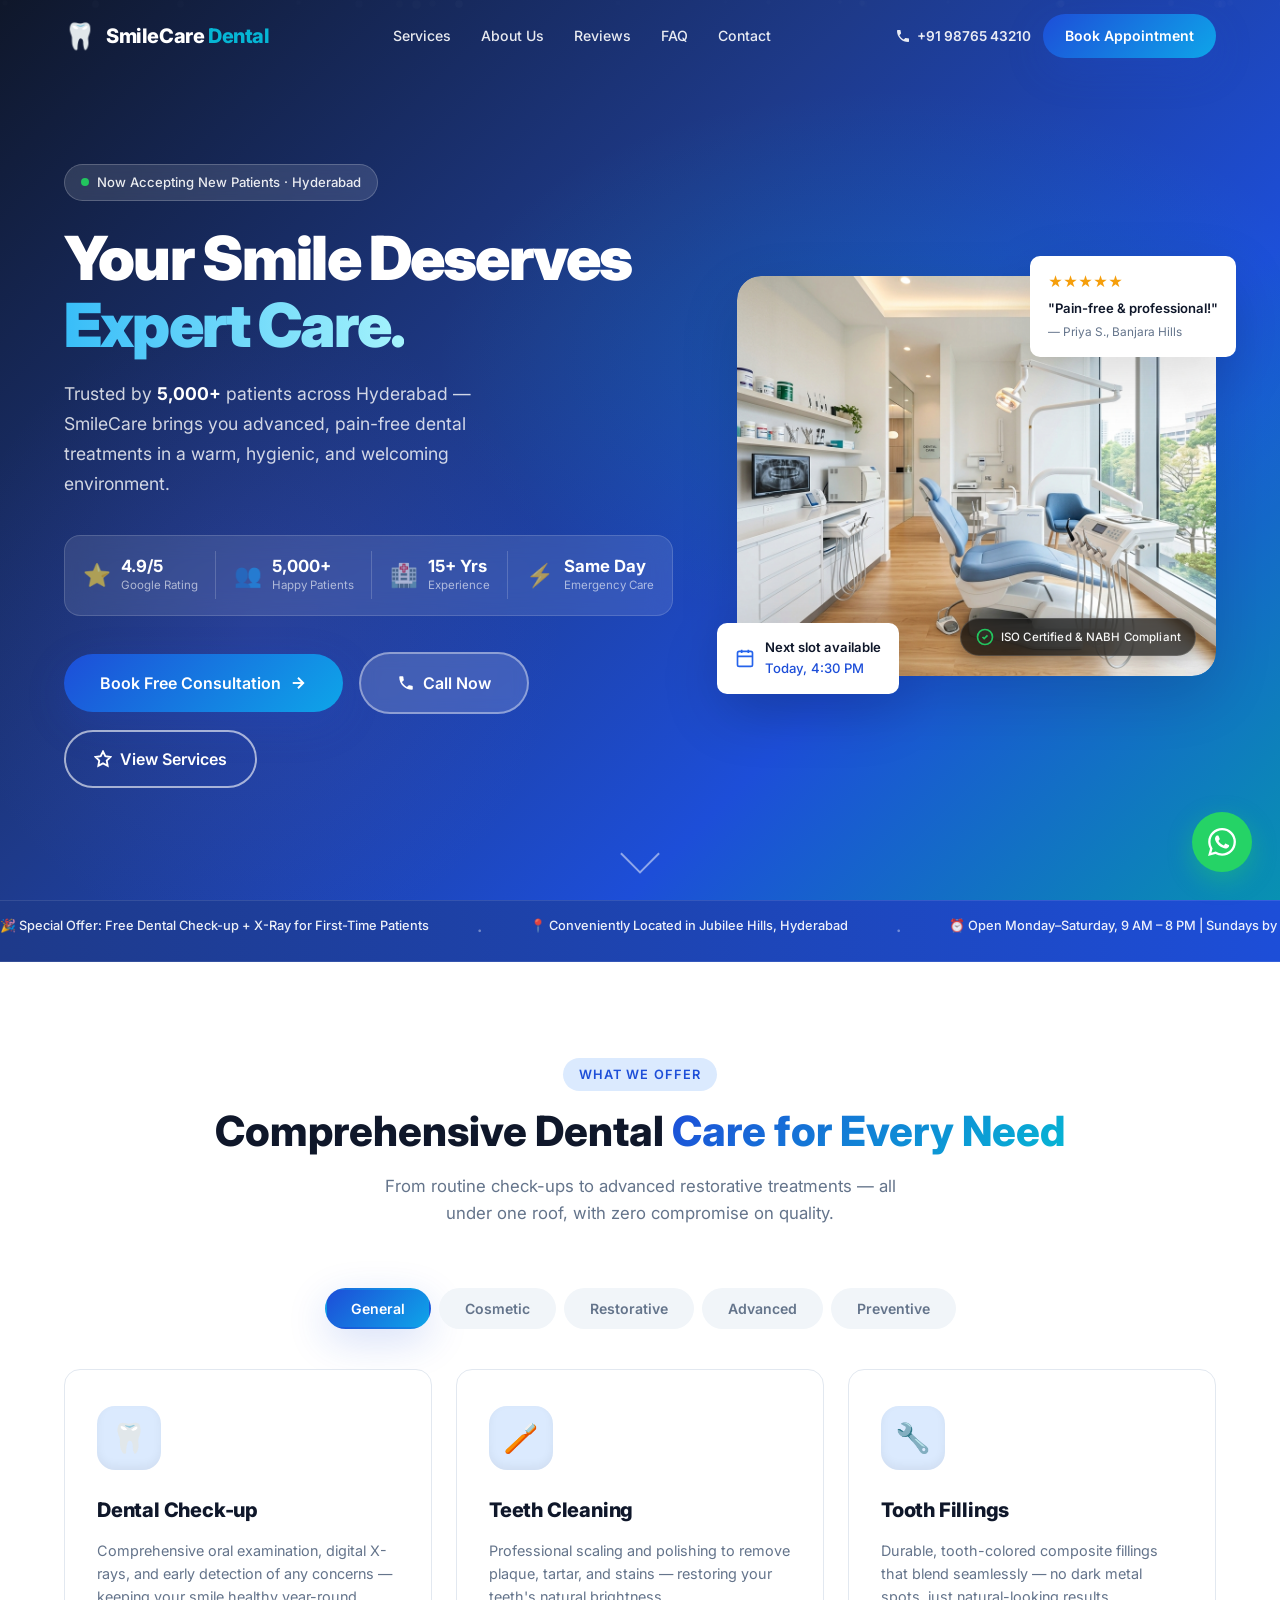
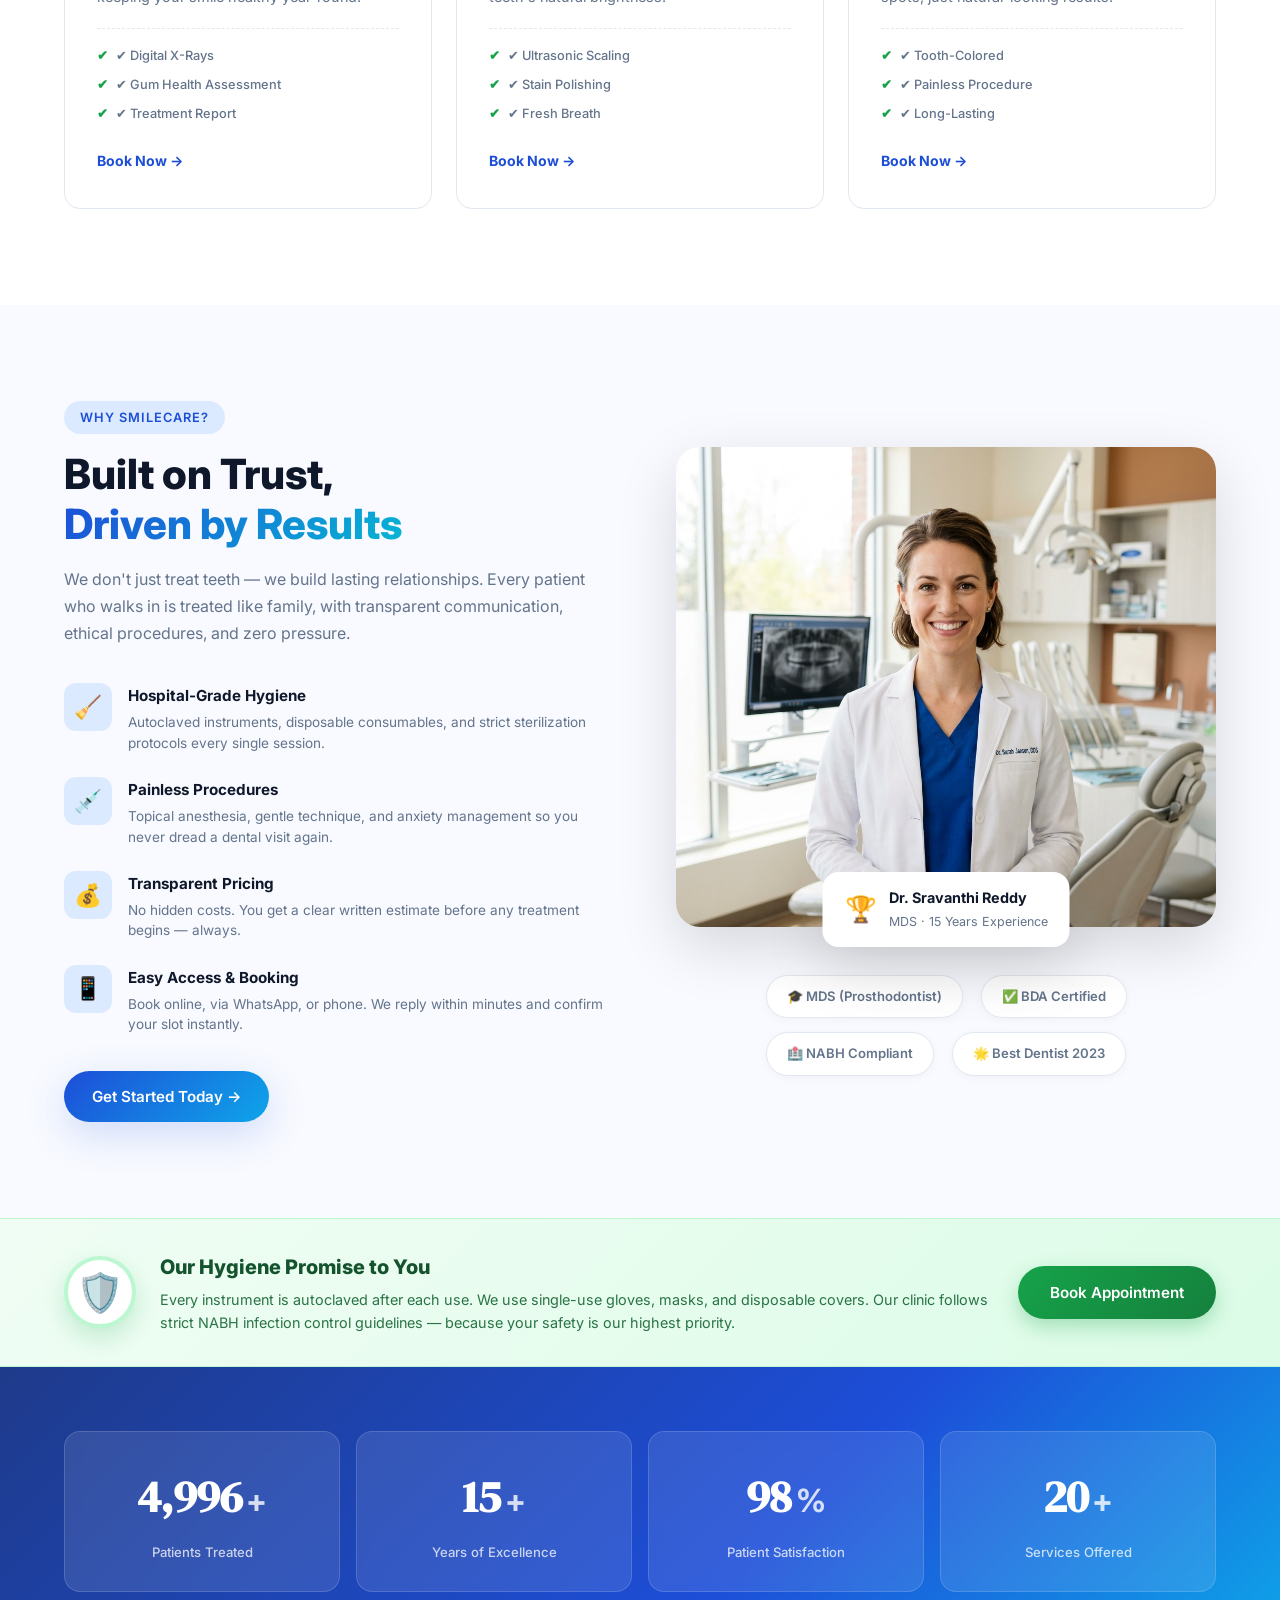
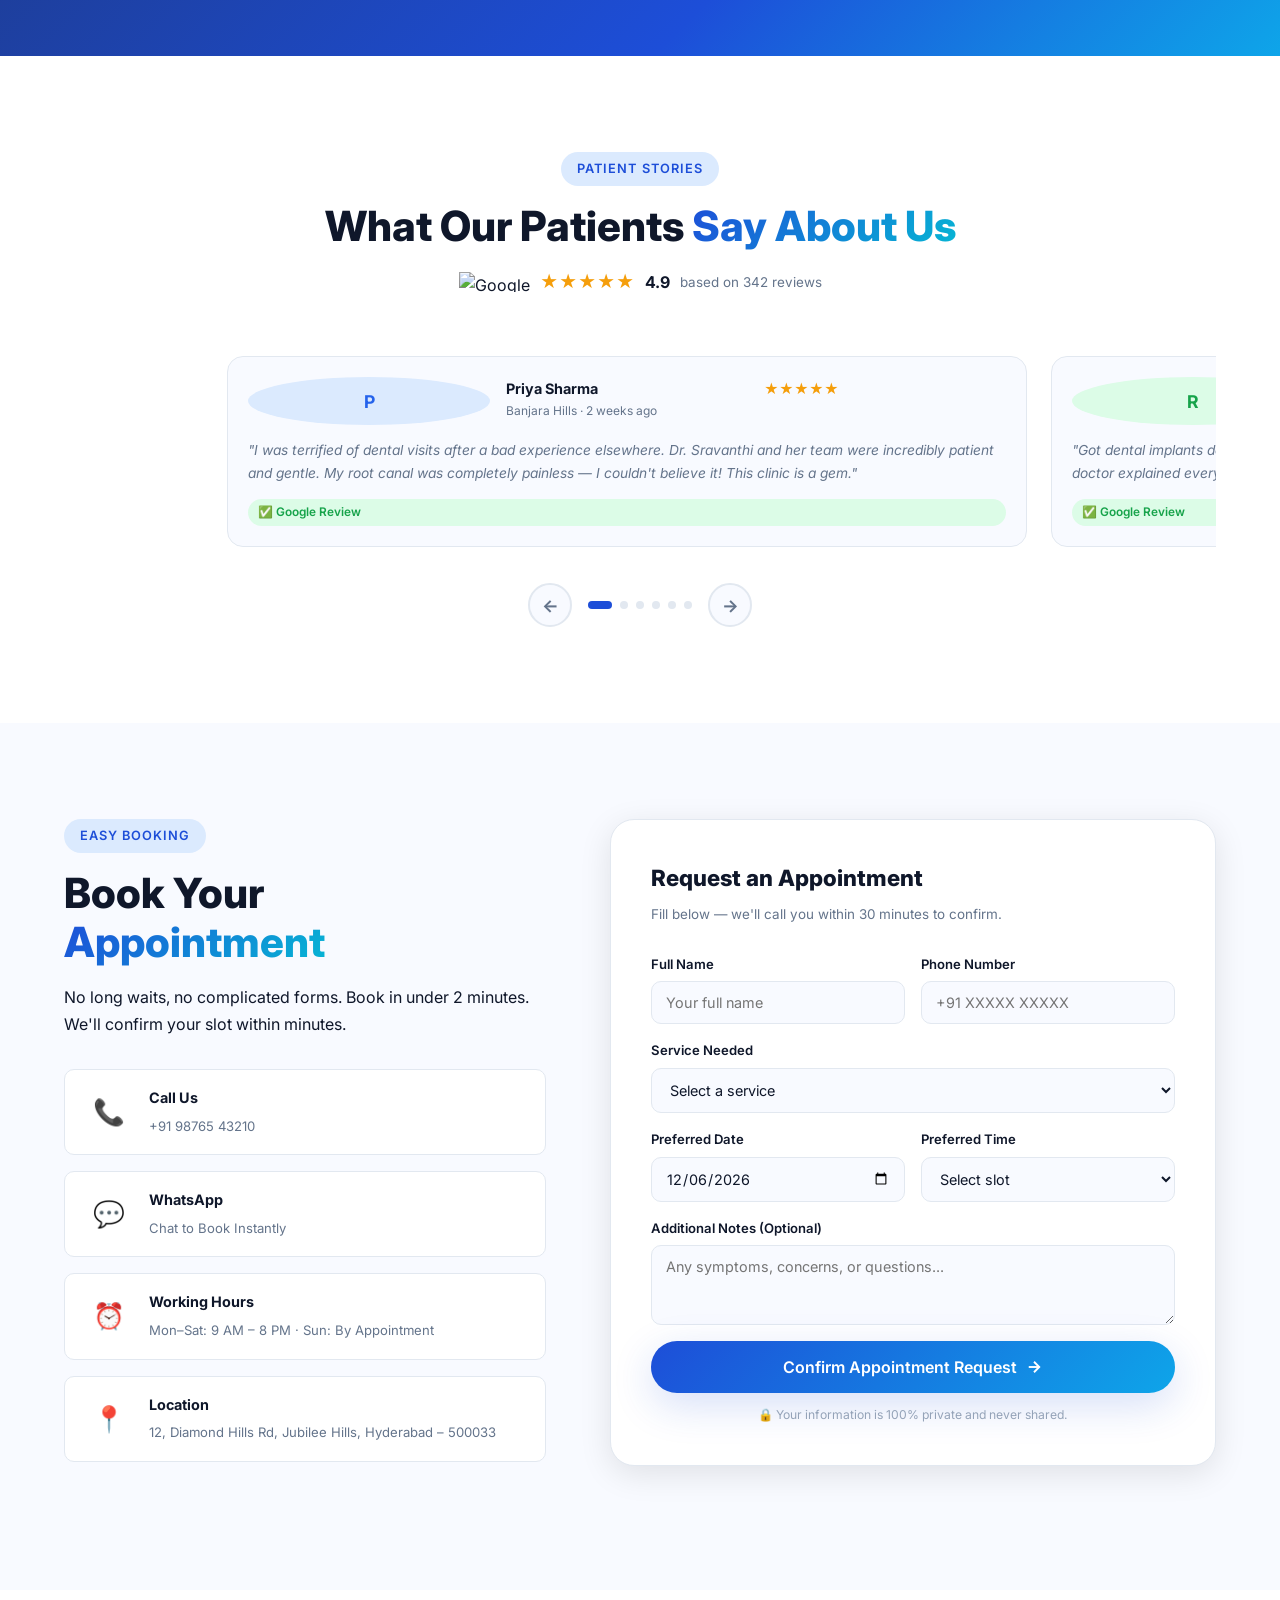
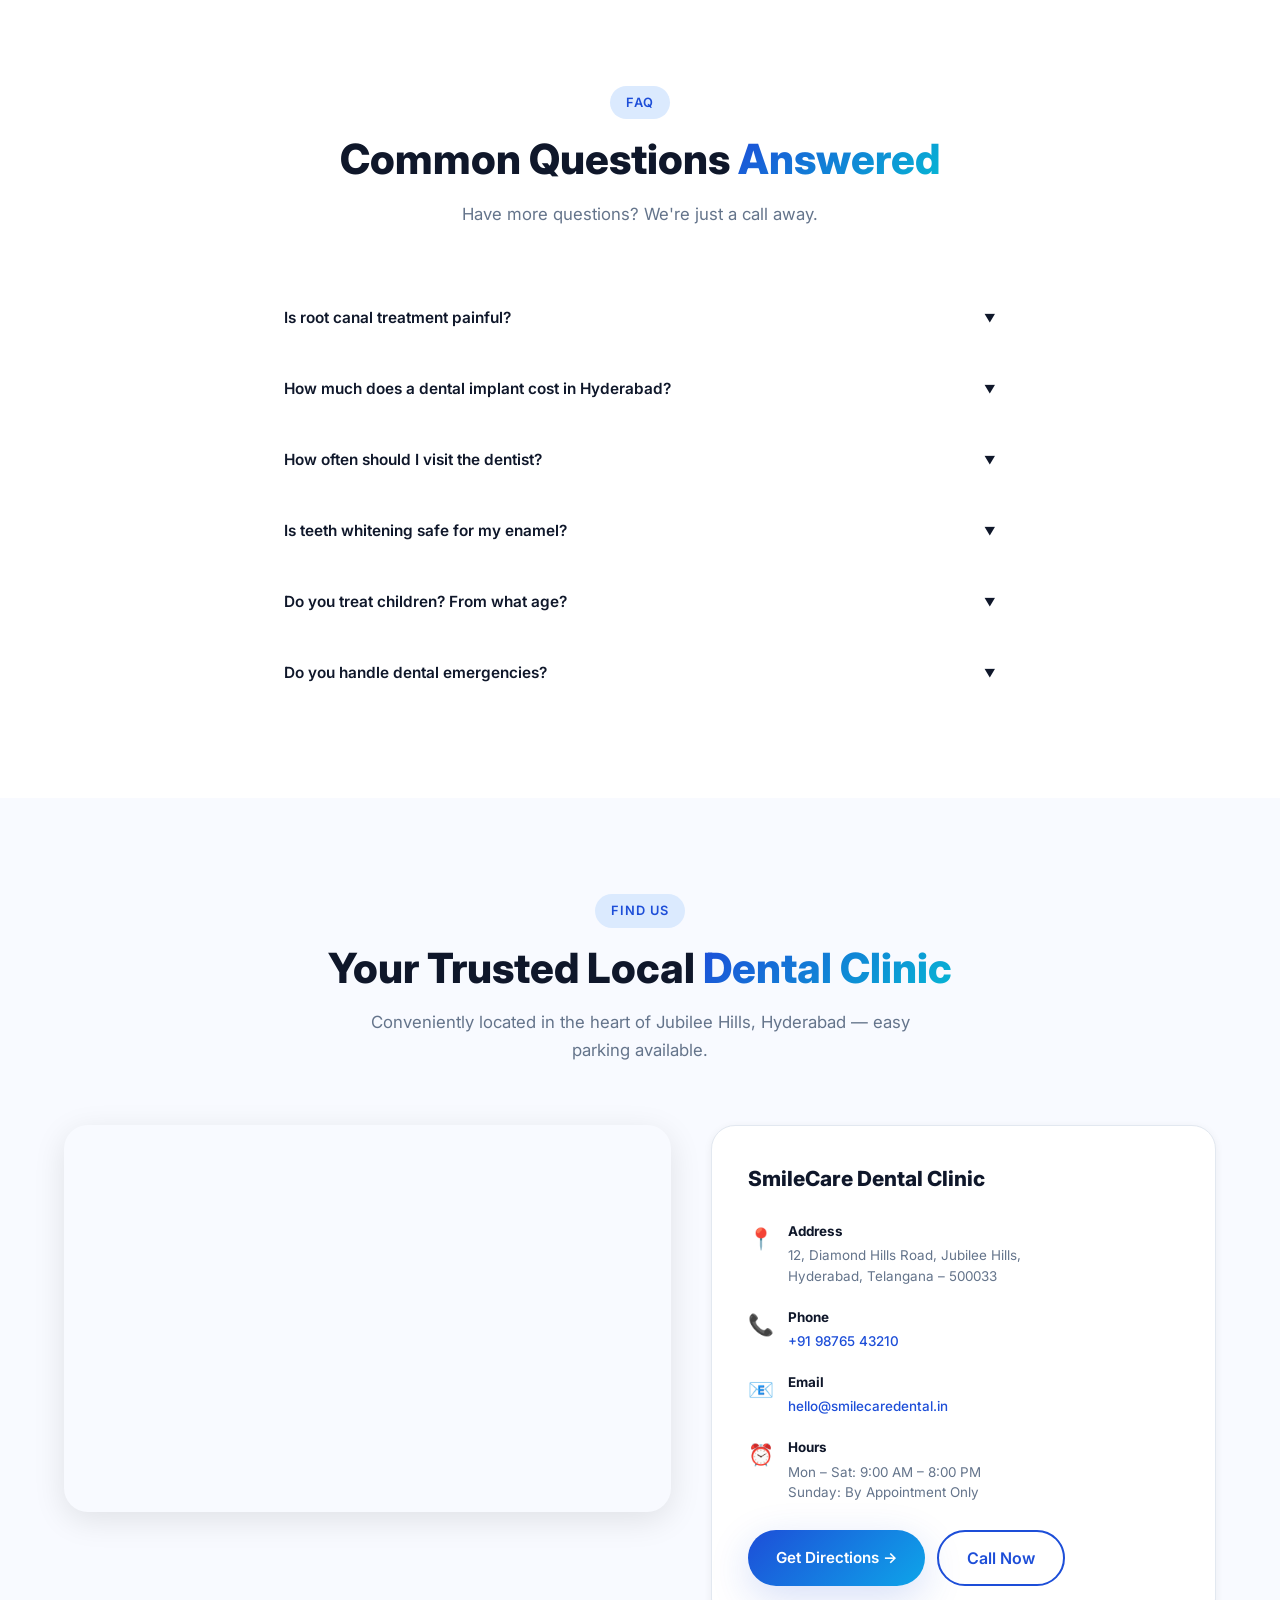
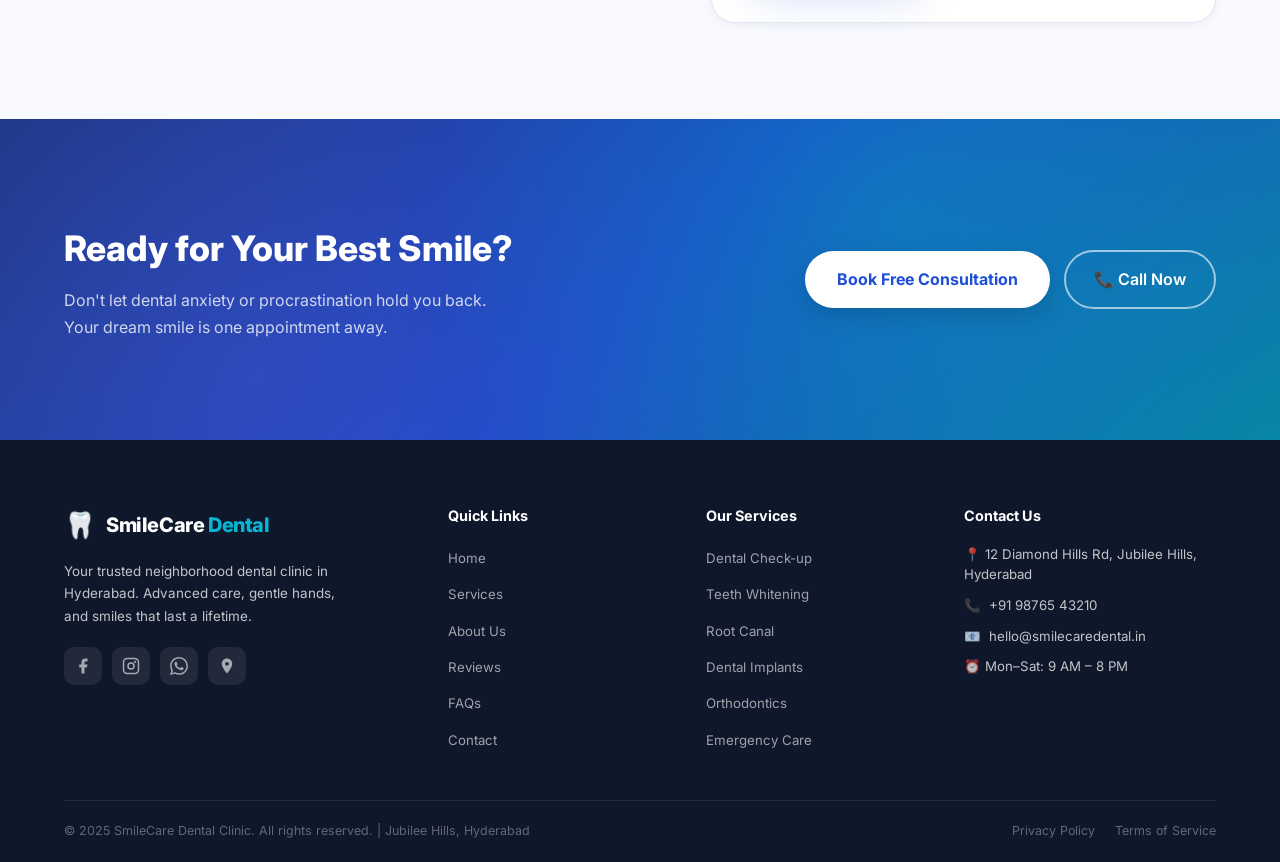
==== commit e440d840: "initial commit" ====
--- a/index.html
+++ b/index.html
@@ -7,10 +7,81 @@
   <meta name="description" content="SmileCare Dental Clinic — Hyderabad's most trusted neighborhood dental clinic. Experienced dentists, modern equipment, transparent pricing. Book your appointment today." />
   <meta name="keywords" content="dental clinic Hyderabad, dentist near me, teeth whitening, dental implants, root canal, braces, family dentist" />
   <meta name="robots" content="index, follow" />
+  <meta property="og:title" content="SmileCare Dental Clinic | Trusted Family Dentist in Hyderabad" />
+  <meta property="og:description" content="SmileCare Dental Clinic — Hyderabad's most trusted neighborhood dental clinic. Experienced dentists, modern equipment, transparent pricing. Book your appointment today." />
+  <meta property="og:image" content="images/clinic_hero.png" />
+  <meta property="og:type" content="website" />
+  <meta property="og:url" content="http://localhost:8000" />
+  <meta name="twitter:card" content="summary_large_image" />
+  <meta name="twitter:title" content="SmileCare Dental Clinic | Trusted Family Dentist in Hyderabad" />
+  <meta name="twitter:description" content="SmileCare Dental Clinic — Hyderabad's most trusted neighborhood dental clinic. Experienced dentists, modern equipment, transparent pricing. Book your appointment today." />
+  <meta name="twitter:image" content="images/clinic_hero.png" />
+  <meta name="theme-color" content="#1d4ed8" />
+  <link rel="canonical" href="http://localhost:8000" />
+  <link rel="icon" href="favicon.svg" type="image/svg+xml" />
+  <link rel="apple-touch-icon" href="favicon.svg" />
   <link rel="preconnect" href="https://fonts.googleapis.com" />
   <link rel="preconnect" href="https://fonts.gstatic.com" crossorigin />
   <link href="https://fonts.googleapis.com/css2?family=Inter:wght@300;400;500;600;700;800;900&family=DM+Serif+Display:ital@0;1&display=swap" rel="stylesheet" />
   <link rel="stylesheet" href="style.css" />
+  <script type="application/ld+json">
+  {
+    "@context": "https://schema.org",
+    "@type": ["LocalBusiness", "DentalClinic"],
+    "name": "SmileCare Dental Clinic",
+    "description": "Hyderabad's most trusted neighborhood dental clinic. Experienced dentists, modern equipment, transparent pricing.",
+    "url": "http://localhost:8000",
+    "telephone": "+91-98765-43210",
+    "address": {
+      "@type": "PostalAddress",
+      "streetAddress": "12, Diamond Hills Road",
+      "addressLocality": "Jubilee Hills",
+      "addressRegion": "Telangana",
+      "postalCode": "500033",
+      "addressCountry": "IN"
+    },
+    "geo": {
+      "@type": "GeoCoordinates",
+      "latitude": "17.4320",
+      "longitude": "78.4200"
+    },
+    "openingHours": [
+      "Mo-Sa 09:00-20:00",
+      "Su 10:00-14:00"
+    ],
+    "priceRange": "$$",
+    "aggregateRating": {
+      "@type": "AggregateRating",
+      "ratingValue": "4.9",
+      "reviewCount": "5000"
+    },
+    "sameAs": [
+      "https://www.google.com/maps/place/SmileCare+Dental+Clinic/@17.4320,78.4200"
+    ],
+    "services": [
+      {
+        "@type": "MedicalBusiness",
+        "name": "Dental Check-up",
+        "description": "Comprehensive oral examination, digital X-rays, and early detection of concerns."
+      },
+      {
+        "@type": "MedicalBusiness",
+        "name": "Teeth Cleaning",
+        "description": "Professional scaling and polishing to remove plaque, tartar, and stains."
+      },
+      {
+        "@type": "MedicalBusiness",
+        "name": "Root Canal Treatment",
+        "description": "Painless root canal therapy that saves natural teeth."
+      },
+      {
+        "@type": "MedicalBusiness",
+        "name": "Dental Implants",
+        "description": "Custom-crafted ceramic crowns and bridges that restore strength and aesthetics."
+      }
+    ]
+  }
+  </script>
 </head>
 <body>
 
@@ -21,12 +92,12 @@
       <span class="brand-icon">🦷</span>
       <span class="brand-text">SmileCare<span class="brand-accent"> Dental</span></span>
     </a>
-    <nav class="nav-links" id="nav-links">
-      <a href="#services" class="nav-link">Services</a>
-      <a href="#why-us" class="nav-link">About Us</a>
+    <nav class="nav-links" id="nav-links" role="navigation" aria-label="Primary navigation">
+      <a href="services.html" class="nav-link">Services</a>
+      <a href="about.html" class="nav-link">About Us</a>
       <a href="#testimonials" class="nav-link">Reviews</a>
       <a href="#faq" class="nav-link">FAQ</a>
-      <a href="#contact" class="nav-link">Contact</a>
+      <a href="contact.html" class="nav-link">Contact</a>
     </nav>
     <div class="nav-cta-group">
       <a href="tel:+919876543210" class="btn-call" id="nav-call">
@@ -40,6 +111,7 @@
     </div>
   </div>
 </header>
+<main>
 
 <!-- ═══════════════════ HERO ═══════════════════ -->
 <section class="hero" id="home">
@@ -100,13 +172,17 @@
           <svg width="18" height="18" viewBox="0 0 24 24" fill="currentColor"><path d="M6.62 10.79c1.44 2.83 3.76 5.14 6.59 6.59l2.2-2.2c.27-.27.67-.36 1.02-.24 1.12.37 2.33.57 3.57.57.55 0 1 .45 1 1V20c0 .55-.45 1-1 1-9.39 0-17-7.61-17-17 0-.55.45-1 1-1h3.5c.55 0 1 .45 1 1 0 1.25.2 2.45.57 3.57.11.35.03.74-.25 1.02l-2.2 2.2z"/></svg>
           Call Now
         </a>
+        <a href="#services" class="btn-outline-white btn-lg" id="hero-services">
+          <svg width="18" height="18" viewBox="0 0 24 24" fill="none" stroke="currentColor" stroke-width="2.5"><path d="M12 2l3.09 6.26L22 9.27l-5 4.87 1.18 6.88L12 17.77l-6.18 3.25L7 14.14 2 9.27l6.91-1.01L12 2z"/></svg>
+          View Services
+        </a>
       </div>
     </div>
 
     <div class="hero-visual" data-anim="fade-left">
       <div class="hero-card-float">
         <div class="clinic-img-wrap">
-          <img src="clinic_hero.png" alt="Modern SmileCare Dental Clinic interior" class="clinic-img" />
+          <img src="images/clinic_hero.png" srcset="images/clinic_hero.png 1x" sizes="(max-width: 768px) 100vw, 540px" loading="lazy" decoding="async" alt="Modern SmileCare Dental Clinic interior" class="clinic-img" />
           <div class="img-overlay-badge">
             <svg width="20" height="20" viewBox="0 0 24 24" fill="#22c55e"><path d="M9 12l2 2 4-4M21 12a9 9 0 1 1-18 0 9 9 0 0 1 18 0z" stroke="#22c55e" stroke-width="2" fill="none"/></svg>
             <span>ISO Certified &amp; NABH Compliant</span>
@@ -159,16 +235,16 @@
       <p class="section-subtitle">From routine check-ups to advanced restorative treatments — all under one roof, with zero compromise on quality.</p>
     </div>
 
-    <div class="services-tabs" id="services-tabs">
-      <button class="stab active" data-tab="general" id="tab-general">General</button>
-      <button class="stab" data-tab="cosmetic" id="tab-cosmetic">Cosmetic</button>
-      <button class="stab" data-tab="restorative" id="tab-restorative">Restorative</button>
-      <button class="stab" data-tab="advanced" id="tab-advanced">Advanced</button>
-      <button class="stab" data-tab="preventive" id="tab-preventive">Preventive</button>
+    <div class="services-tabs" id="services-tabs" role="tablist" aria-label="Dental service categories">
+      <button class="stab active" data-tab="general" id="tab-general" role="tab" aria-controls="panel-general" aria-selected="true" tabindex="0">General</button>
+      <button class="stab" data-tab="cosmetic" id="tab-cosmetic" role="tab" aria-controls="panel-cosmetic" aria-selected="false" tabindex="-1">Cosmetic</button>
+      <button class="stab" data-tab="restorative" id="tab-restorative" role="tab" aria-controls="panel-restorative" aria-selected="false" tabindex="-1">Restorative</button>
+      <button class="stab" data-tab="advanced" id="tab-advanced" role="tab" aria-controls="panel-advanced" aria-selected="false" tabindex="-1">Advanced</button>
+      <button class="stab" data-tab="preventive" id="tab-preventive" role="tab" aria-controls="panel-preventive" aria-selected="false" tabindex="-1">Preventive</button>
     </div>
 
     <!-- General -->
-    <div class="service-panel active" id="panel-general">
+    <div class="service-panel active" id="panel-general" role="tabpanel" aria-labelledby="tab-general" aria-hidden="false" tabindex="0">
       <div class="services-grid">
         <div class="service-card" data-anim="fade-up" style="--delay:0.0s">
           <div class="sc-icon" style="--c:#dbeafe;--ic:#2563eb">🦷</div>
@@ -195,7 +271,7 @@
     </div>
 
     <!-- Cosmetic -->
-    <div class="service-panel" id="panel-cosmetic">
+    <div class="service-panel" id="panel-cosmetic" role="tabpanel" aria-labelledby="tab-cosmetic" aria-hidden="true" tabindex="0">
       <div class="services-grid">
         <div class="service-card" data-anim="fade-up" style="--delay:0.0s">
           <div class="sc-icon" style="--c:#fce7f3;--ic:#db2777">✨</div>
@@ -222,7 +298,7 @@
     </div>
 
     <!-- Restorative -->
-    <div class="service-panel" id="panel-restorative">
+    <div class="service-panel" id="panel-restorative" role="tabpanel" aria-labelledby="tab-restorative" aria-hidden="true" tabindex="0">
       <div class="services-grid">
         <div class="service-card" data-anim="fade-up" style="--delay:0.0s">
           <div class="sc-icon" style="--c:#dcfce7;--ic:#16a34a">🌿</div>
@@ -249,7 +325,7 @@
     </div>
 
     <!-- Advanced -->
-    <div class="service-panel" id="panel-advanced">
+    <div class="service-panel" id="panel-advanced" role="tabpanel" aria-labelledby="tab-advanced" aria-hidden="true" tabindex="0">
       <div class="services-grid">
         <div class="service-card" data-anim="fade-up" style="--delay:0.0s">
           <div class="sc-icon" style="--c:#ede9fe;--ic:#7c3aed">🔩</div>
@@ -276,7 +352,7 @@
     </div>
 
     <!-- Preventive -->
-    <div class="service-panel" id="panel-preventive">
+    <div class="service-panel" id="panel-preventive" role="tabpanel" aria-labelledby="tab-preventive" aria-hidden="true" tabindex="0">
       <div class="services-grid">
         <div class="service-card" data-anim="fade-up" style="--delay:0.0s">
           <div class="sc-icon" style="--c:#fef9c3;--ic:#ca8a04">🛡️</div>
@@ -346,7 +422,7 @@
       </div>
       <div class="why-visual" data-anim="fade-left">
         <div class="why-img-wrap">
-          <img src="doctorportrait.png" alt="Dr. Sravanthi Reddy - Lead Dentist at SmileCare" class="why-img" loading="lazy" />
+          <img src="images/doctorportrait.png" srcset="images/doctorportrait.png 1x" sizes="(max-width: 768px) 100vw, 420px" loading="lazy" decoding="async" alt="Dr. Sravanthi Reddy - Lead Dentist at SmileCare" class="why-img" />
           <div class="why-img-badge">
             <span>🏆</span>
             <div>
@@ -654,61 +730,61 @@
     <div class="faq-list" id="faq-list" data-anim="fade-up">
 
       <div class="faq-item" id="faq-1">
-        <button class="faq-q" data-faq="faq-1">
+        <button class="faq-q" id="faq-1-button" type="button" data-faq="faq-1" aria-expanded="false" aria-controls="faq-1-answer">
           Is root canal treatment painful?
           <span class="faq-arrow">▼</span>
         </button>
-        <div class="faq-a">
+        <div class="faq-a" id="faq-1-answer" role="region" aria-labelledby="faq-1-button" aria-hidden="true">
           <p>Not at SmileCare. We use modern rotary endodontics combined with topical anesthesia — most patients report little to no discomfort. The procedure itself relieves the pain that was causing you distress. We also offer anxiety management for nervous patients.</p>
         </div>
       </div>
 
       <div class="faq-item" id="faq-2">
-        <button class="faq-q" data-faq="faq-2">
+        <button class="faq-q" id="faq-2-button" type="button" data-faq="faq-2" aria-expanded="false" aria-controls="faq-2-answer">
           How much does a dental implant cost in Hyderabad?
           <span class="faq-arrow">▼</span>
         </button>
-        <div class="faq-a">
+        <div class="faq-a" id="faq-2-answer" role="region" aria-labelledby="faq-2-button" aria-hidden="true">
           <p>Dental implant costs vary depending on the type, brand, and complexity of your case. At SmileCare, implants start from ₹18,000. We provide a complete written cost breakdown before starting — no surprises. We also support EMI options for your convenience.</p>
         </div>
       </div>
 
       <div class="faq-item" id="faq-3">
-        <button class="faq-q" data-faq="faq-3">
+        <button class="faq-q" id="faq-3-button" type="button" data-faq="faq-3" aria-expanded="false" aria-controls="faq-3-answer">
           How often should I visit the dentist?
           <span class="faq-arrow">▼</span>
         </button>
-        <div class="faq-a">
+        <div class="faq-a" id="faq-3-answer" role="region" aria-labelledby="faq-3-button" aria-hidden="true">
           <p>We recommend a routine check-up and cleaning twice a year (every 6 months). Early detection of issues like cavities or gum disease saves you from costly treatments later. If you experience any pain or sensitivity, visit immediately — don't wait.</p>
         </div>
       </div>
 
       <div class="faq-item" id="faq-4">
-        <button class="faq-q" data-faq="faq-4">
+        <button class="faq-q" id="faq-4-button" type="button" data-faq="faq-4" aria-expanded="false" aria-controls="faq-4-answer">
           Is teeth whitening safe for my enamel?
           <span class="faq-arrow">▼</span>
         </button>
-        <div class="faq-a">
+        <div class="faq-a" id="faq-4-answer" role="region" aria-labelledby="faq-4-button" aria-hidden="true">
           <p>Yes, when done professionally. Our in-clinic whitening uses clinically approved hydrogen peroxide concentrations with protective protocols. Unlike home kits, we monitor the process to prevent sensitivity or enamel damage. Results are visible after just one session.</p>
         </div>
       </div>
 
       <div class="faq-item" id="faq-5">
-        <button class="faq-q" data-faq="faq-5">
+        <button class="faq-q" id="faq-5-button" type="button" data-faq="faq-5" aria-expanded="false" aria-controls="faq-5-answer">
           Do you treat children? From what age?
           <span class="faq-arrow">▼</span>
         </button>
-        <div class="faq-a">
+        <div class="faq-a" id="faq-5-answer" role="region" aria-labelledby="faq-5-button" aria-hidden="true">
           <p>Yes! We welcome children from age 3 onwards. Our pediatric dentistry approach is gentle and fun — we make the environment child-friendly so kids don't develop dental anxiety. Early dental visits build healthy habits for life.</p>
         </div>
       </div>
 
       <div class="faq-item" id="faq-6">
-        <button class="faq-q" data-faq="faq-6">
+        <button class="faq-q" id="faq-6-button" type="button" data-faq="faq-6" aria-expanded="false" aria-controls="faq-6-answer">
           Do you handle dental emergencies?
           <span class="faq-arrow">▼</span>
         </button>
-        <div class="faq-a">
+        <div class="faq-a" id="faq-6-answer" role="region" aria-labelledby="faq-6-button" aria-hidden="true">
           <p>Absolutely. Dental emergencies — broken tooth, severe toothache, knocked-out tooth, swelling — are seen on the same day. Call us immediately at <strong>+91 98765 43210</strong>. We keep emergency slots open every day, including Sundays.</p>
         </div>
       </div>
@@ -790,6 +866,8 @@
     </div>
   </div>
 </section>
+
+</main>
 
 <!-- ═══════════════════ FOOTER ═══════════════════ -->
 <footer class="footer">
@@ -811,30 +889,33 @@
           <a href="https://wa.me/919876543210" target="_blank" class="social-link" aria-label="WhatsApp" id="footer-wa">
             <svg width="18" height="18" viewBox="0 0 24 24" fill="currentColor"><path d="M17.472 14.382c-.297-.149-1.758-.867-2.03-.967-.273-.099-.471-.148-.67.15-.197.297-.767.966-.94 1.164-.173.199-.347.223-.644.075-.297-.15-1.255-.463-2.39-1.475-.883-.788-1.48-1.761-1.653-2.059-.173-.297-.018-.458.13-.606.134-.133.298-.347.446-.52.149-.174.198-.298.298-.497.099-.198.05-.371-.025-.52-.075-.149-.669-1.612-.916-2.207-.242-.579-.487-.5-.669-.51-.173-.008-.371-.01-.57-.01-.198 0-.52.074-.792.372-.272.297-1.04 1.016-1.04 2.479 0 1.462 1.065 2.875 1.213 3.074.149.198 2.096 3.2 5.077 4.487.709.306 1.262.489 1.694.625.712.227 1.36.195 1.871.118.571-.085 1.758-.719 2.006-1.413.248-.694.248-1.289.173-1.413-.074-.124-.272-.198-.57-.347m-5.421 7.403h-.004a9.87 9.87 0 0 1-5.031-1.378l-.361-.214-3.741.982.998-3.648-.235-.374a9.86 9.86 0 0 1-1.51-5.26c.001-5.45 4.436-9.884 9.888-9.884 2.64 0 5.122 1.03 6.988 2.898a9.825 9.825 0 0 1 2.893 6.994c-.003 5.45-4.437 9.884-9.885 9.884m8.413-18.297A11.815 11.815 0 0 0 12.05 0C5.495 0 .16 5.335.157 11.892c0 2.096.547 4.142 1.588 5.945L.057 24l6.305-1.654a11.882 11.882 0 0 0 5.683 1.448h.005c6.554 0 11.89-5.335 11.893-11.893a11.821 11.821 0 0 0-3.48-8.413Z"/></svg>
           </a>
+          <a href="https://www.google.com/maps/place/SmileCare+Dental+Clinic/@17.4320,78.4200" target="_blank" class="social-link" aria-label="Google My Business" id="footer-gmb">
+            <svg width="18" height="18" viewBox="0 0 24 24" fill="currentColor"><path d="M12 2C8.13 2 5 5.13 5 9c0 5.25 7 13 7 13s7-7.75 7-13c0-3.87-3.13-7-7-7zm0 9.5c-1.38 0-2.5-1.12-2.5-2.5s1.12-2.5 2.5-2.5 2.5 1.12 2.5 2.5-1.12 2.5-2.5 2.5z"/></svg>
+          </a>
         </div>
       </div>
 
       <div class="footer-col">
         <h4>Quick Links</h4>
         <ul>
-          <li><a href="#home">Home</a></li>
-          <li><a href="#services">Services</a></li>
-          <li><a href="#about">About Us</a></li>
+          <li><a href="index.html">Home</a></li>
+          <li><a href="services.html">Services</a></li>
+          <li><a href="about.html">About Us</a></li>
           <li><a href="#testimonials">Reviews</a></li>
           <li><a href="#faq">FAQs</a></li>
-          <li><a href="#contact">Contact</a></li>
+          <li><a href="contact.html">Contact</a></li>
         </ul>
       </div>
 
       <div class="footer-col">
         <h4>Our Services</h4>
         <ul>
-          <li><a href="#services">Dental Check-up</a></li>
-          <li><a href="#services">Teeth Whitening</a></li>
-          <li><a href="#services">Root Canal</a></li>
-          <li><a href="#services">Dental Implants</a></li>
-          <li><a href="#services">Orthodontics</a></li>
-          <li><a href="#services">Emergency Care</a></li>
+          <li><a href="services.html">Dental Check-up</a></li>
+          <li><a href="services.html">Teeth Whitening</a></li>
+          <li><a href="services.html">Root Canal</a></li>
+          <li><a href="services.html">Dental Implants</a></li>
+          <li><a href="services.html">Orthodontics</a></li>
+          <li><a href="services.html">Emergency Care</a></li>
         </ul>
       </div>
 
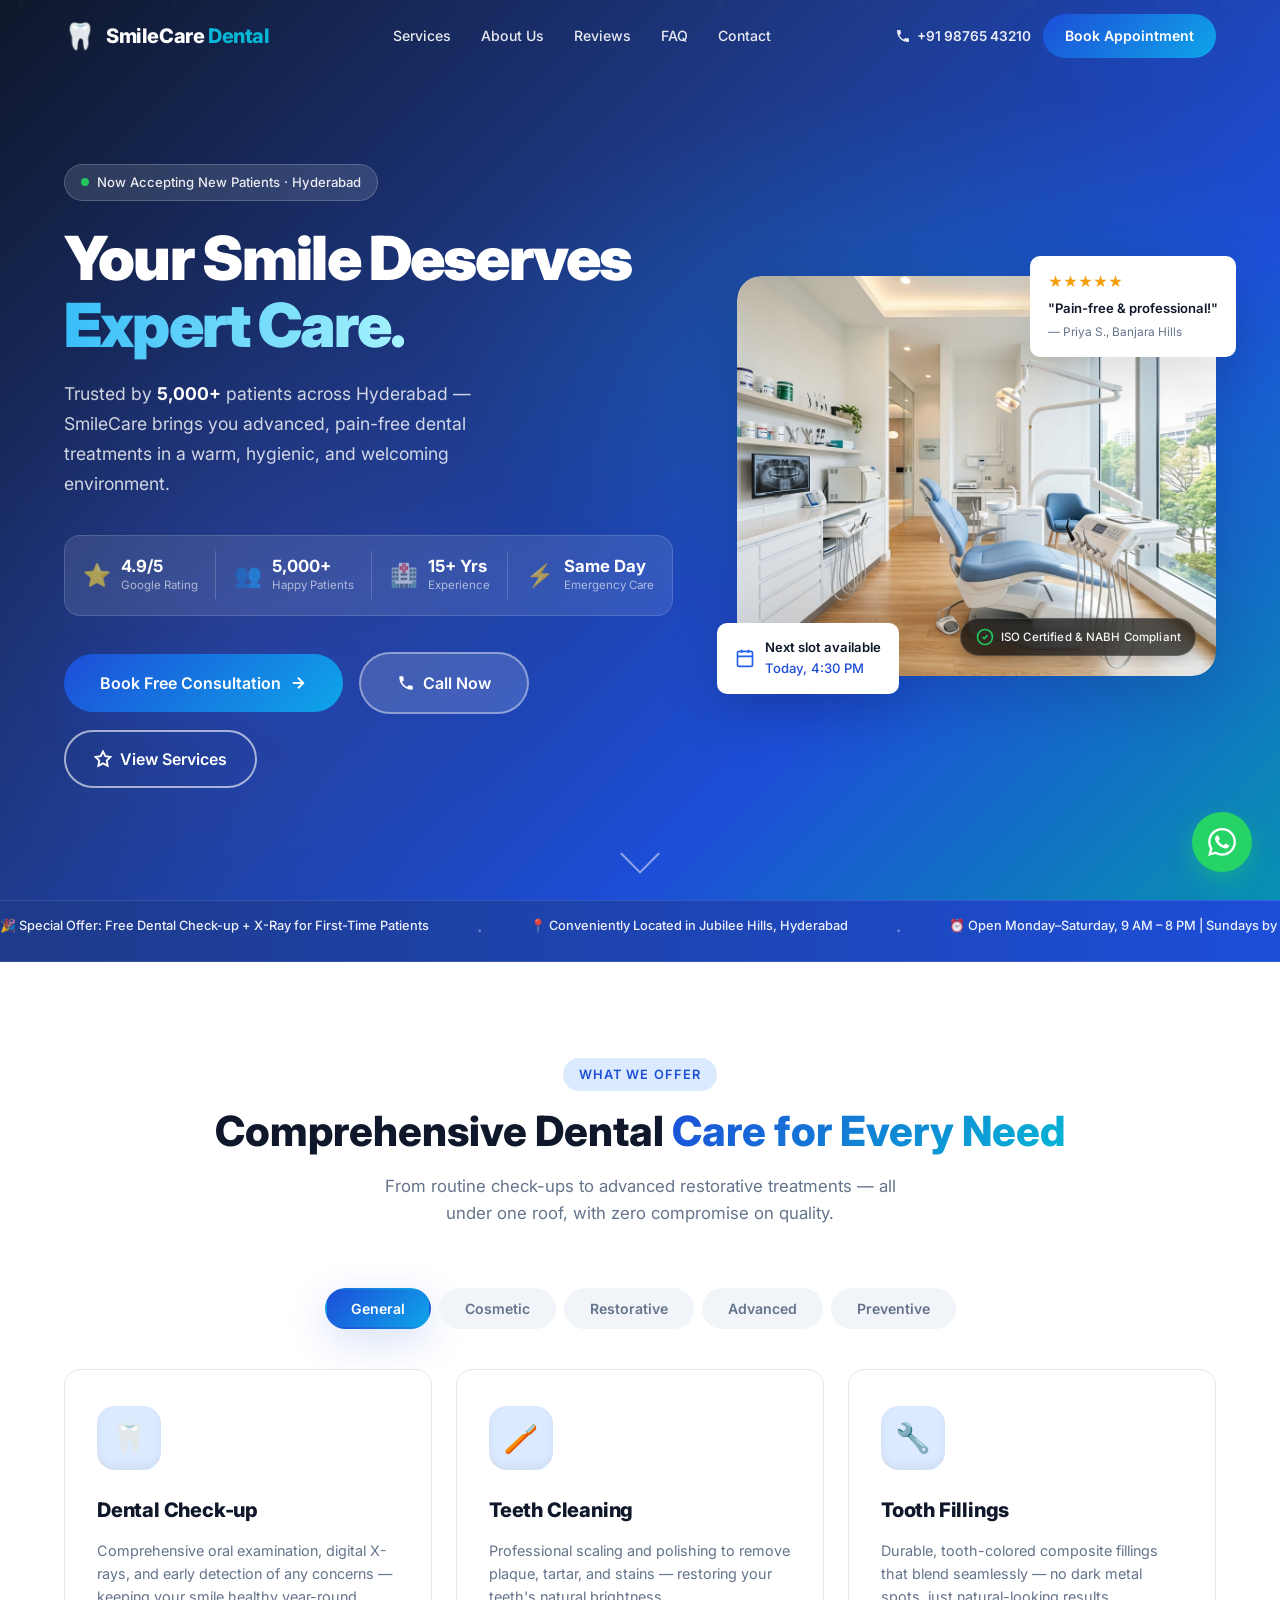
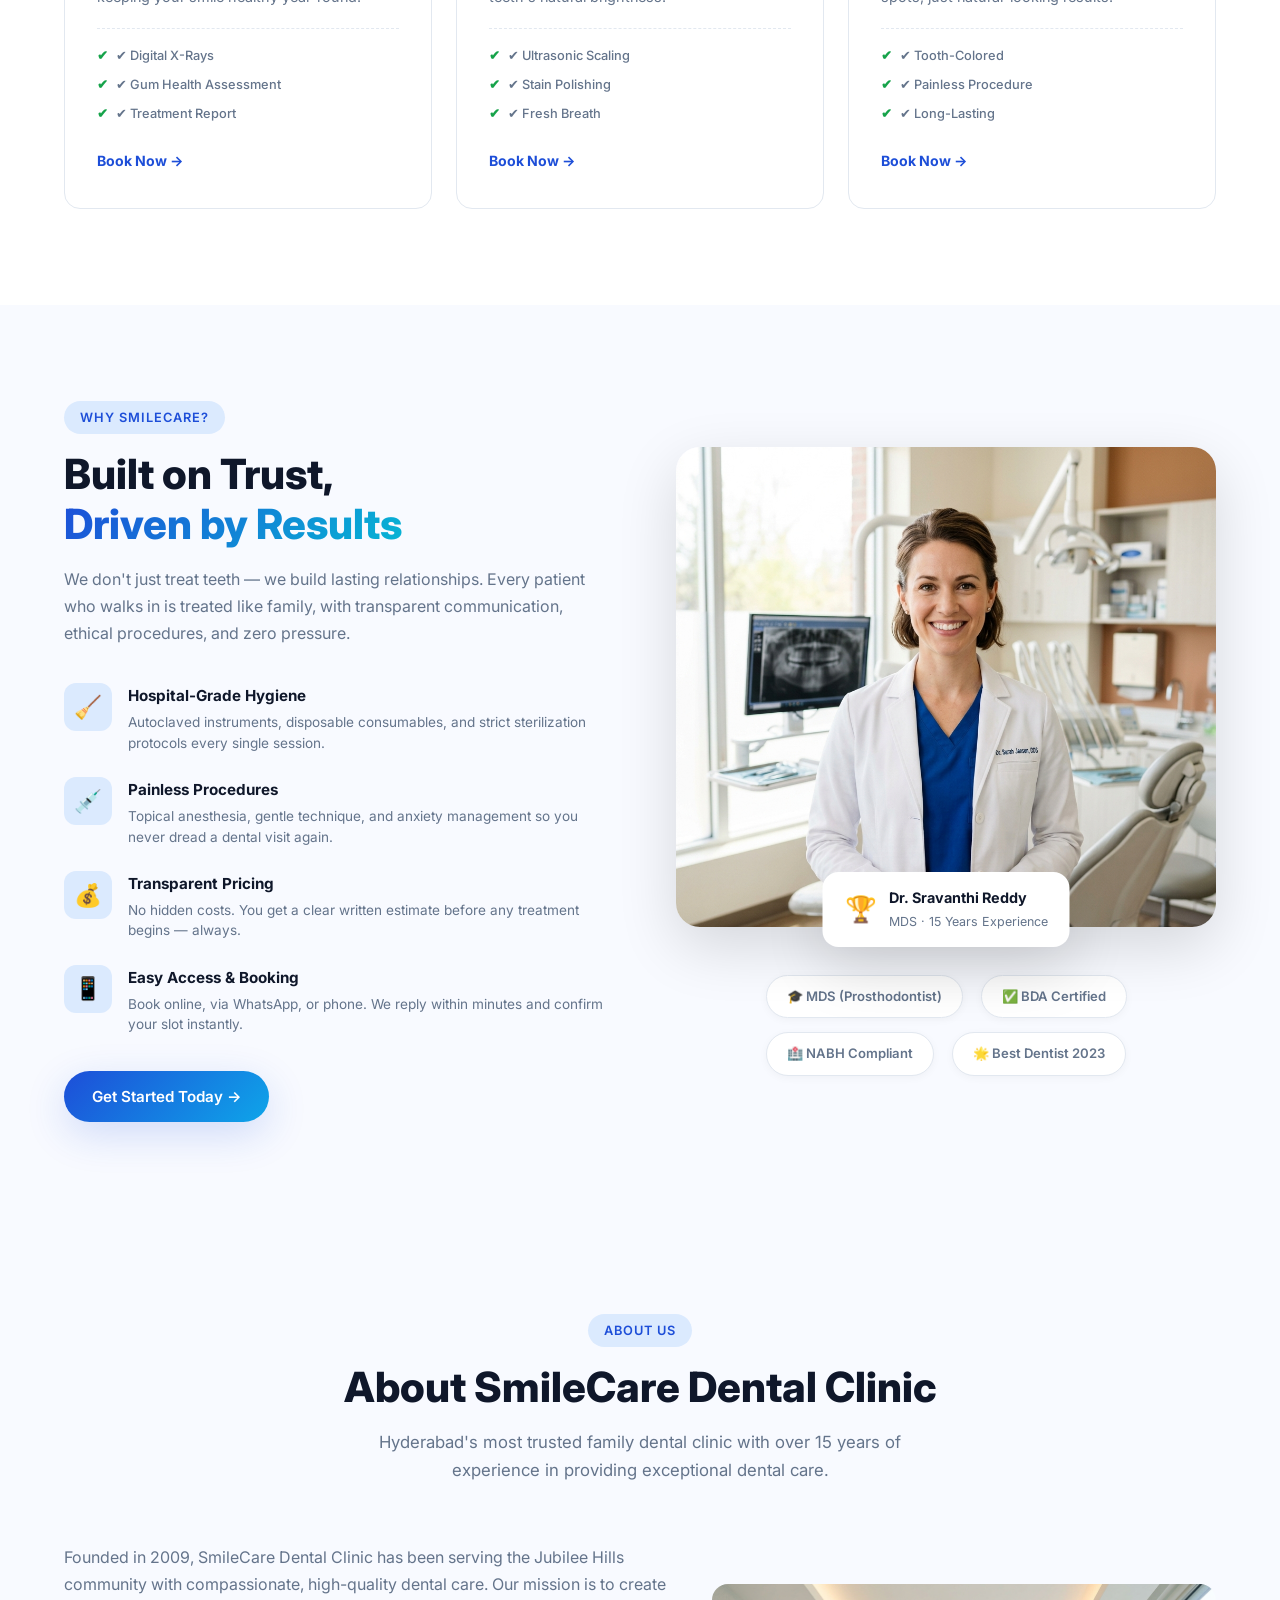
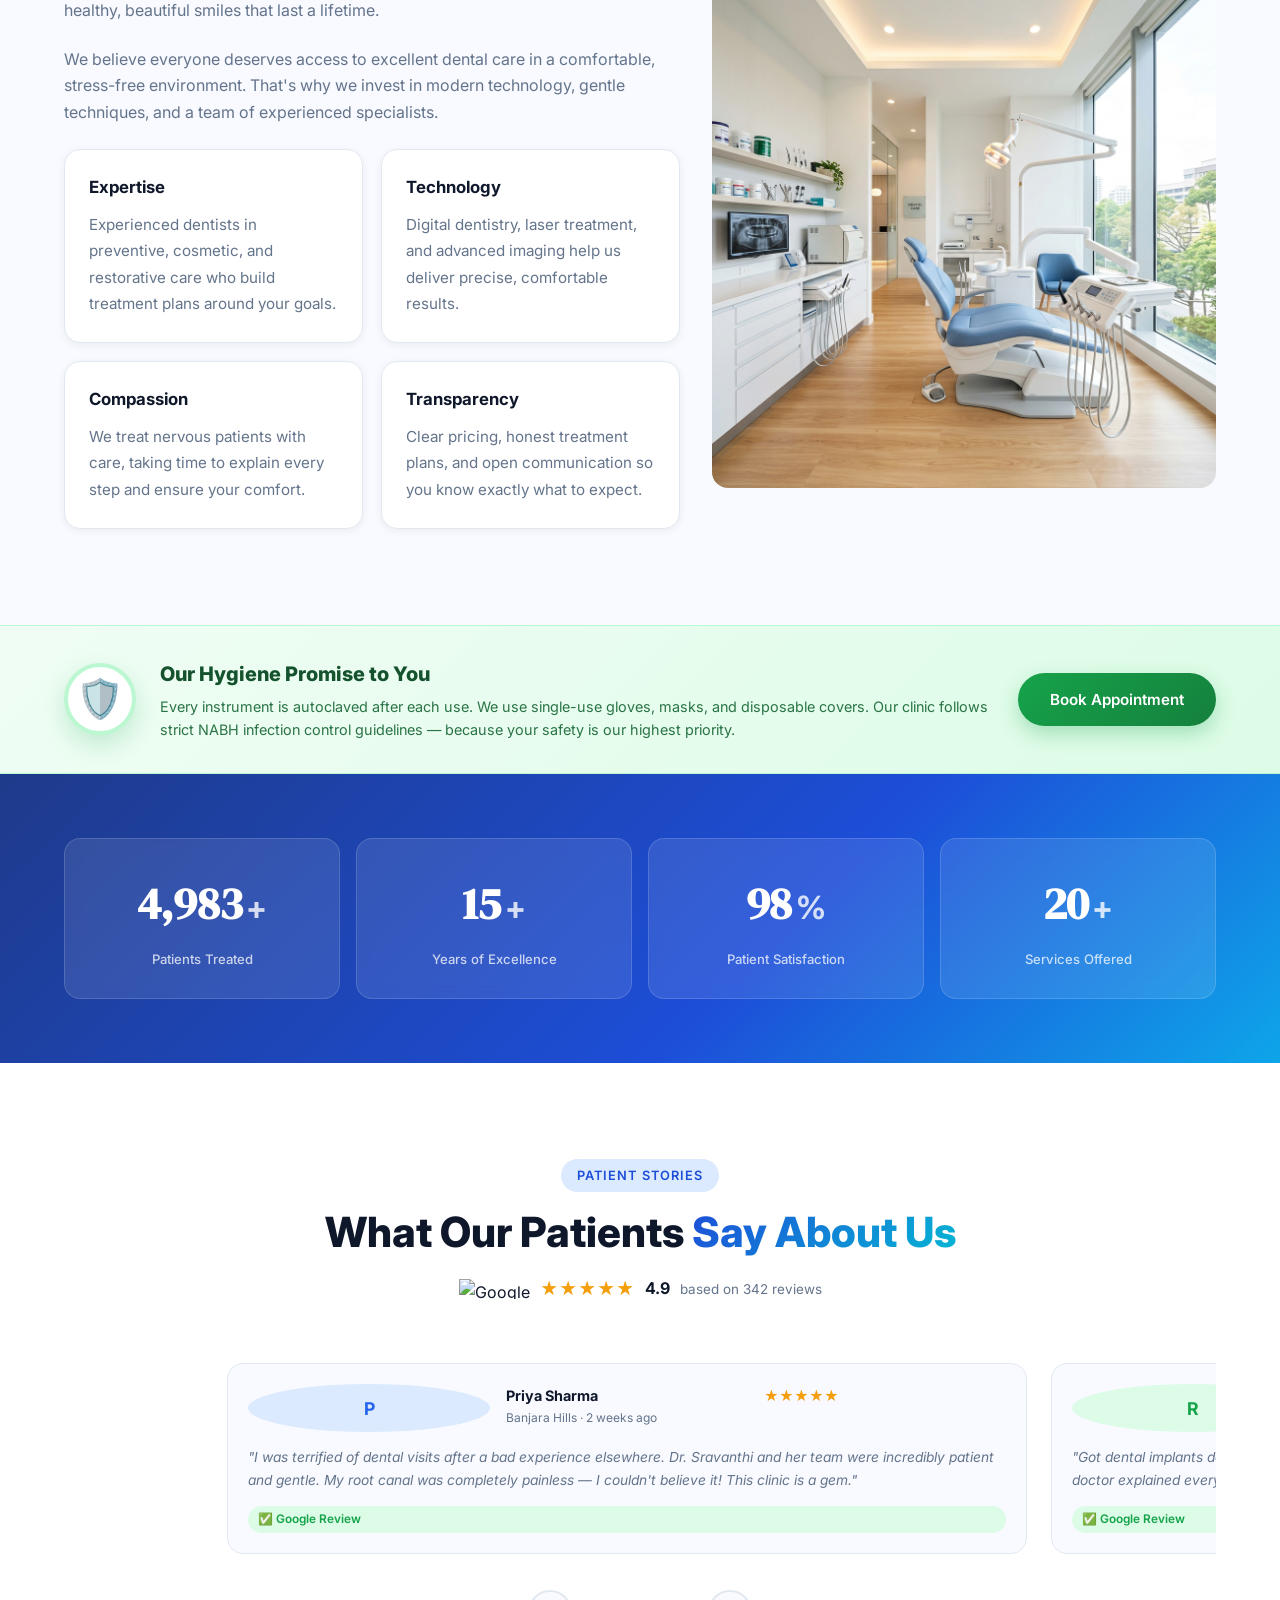
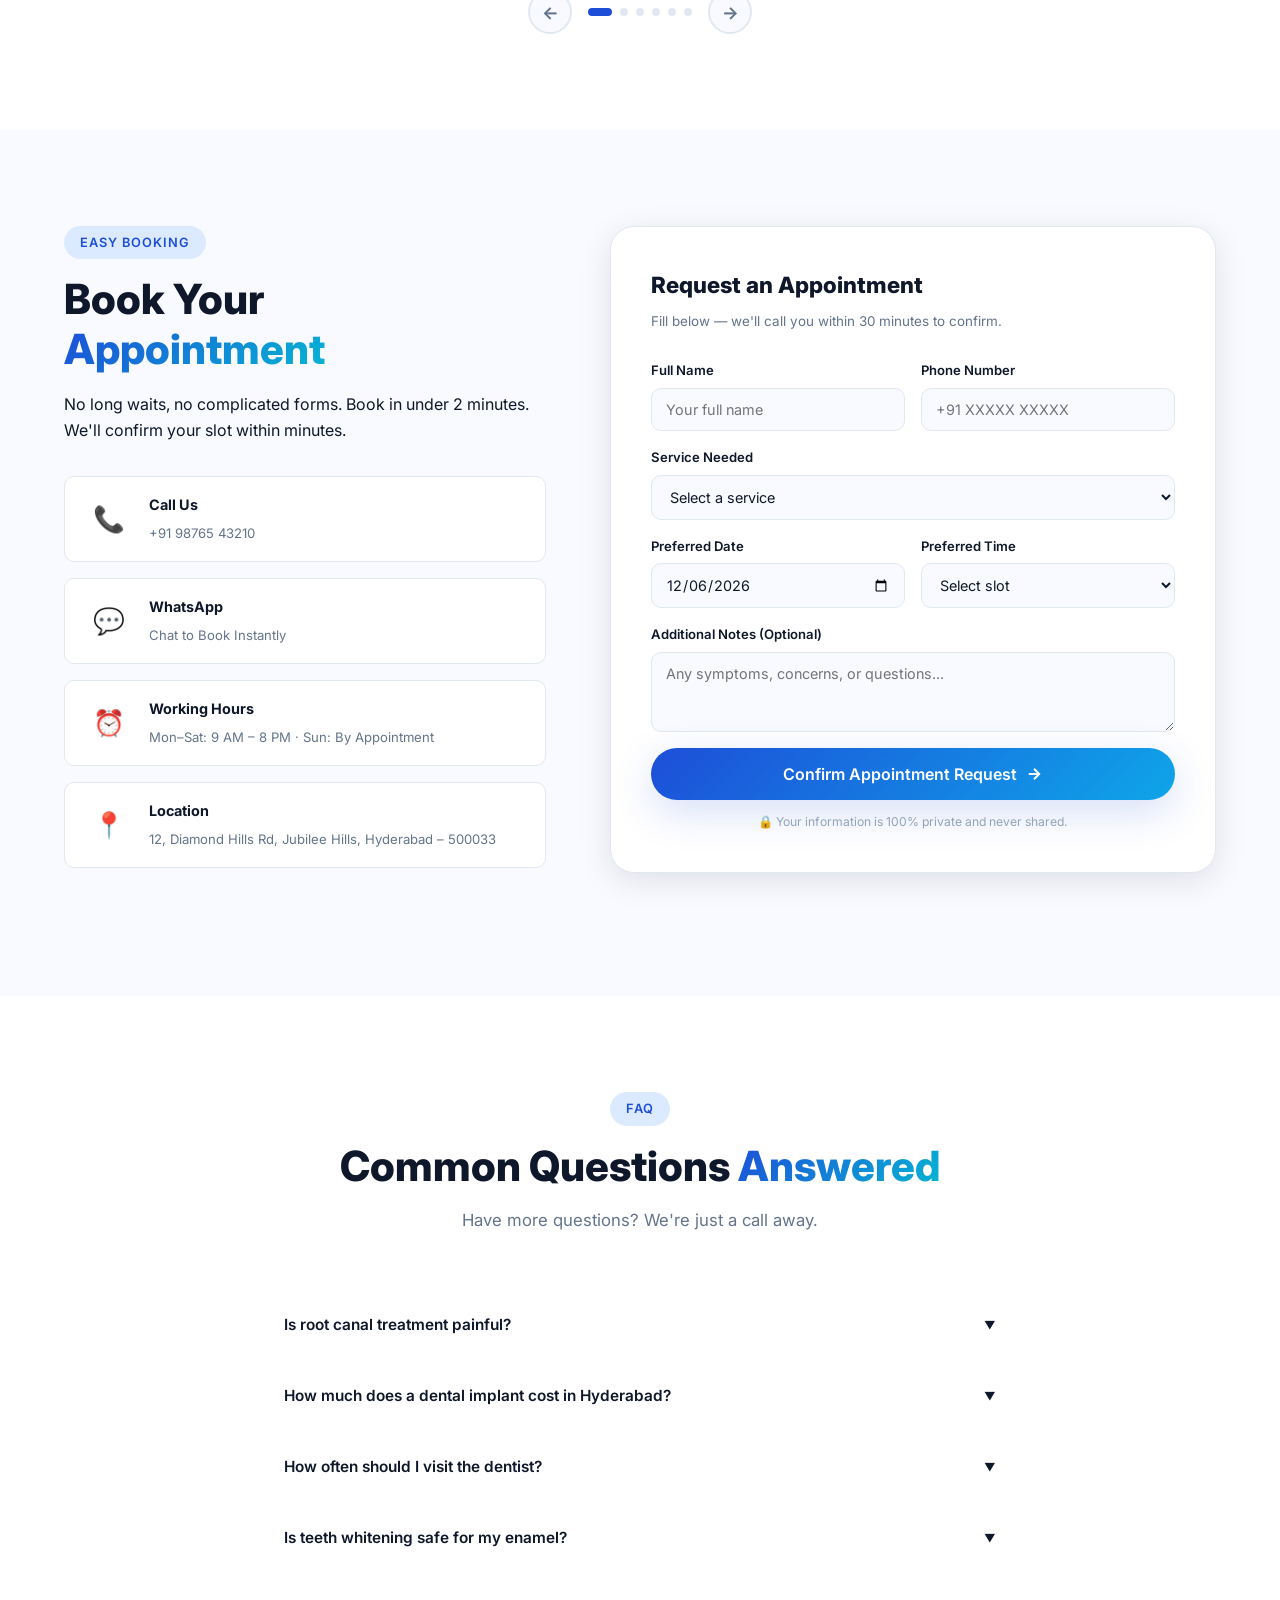
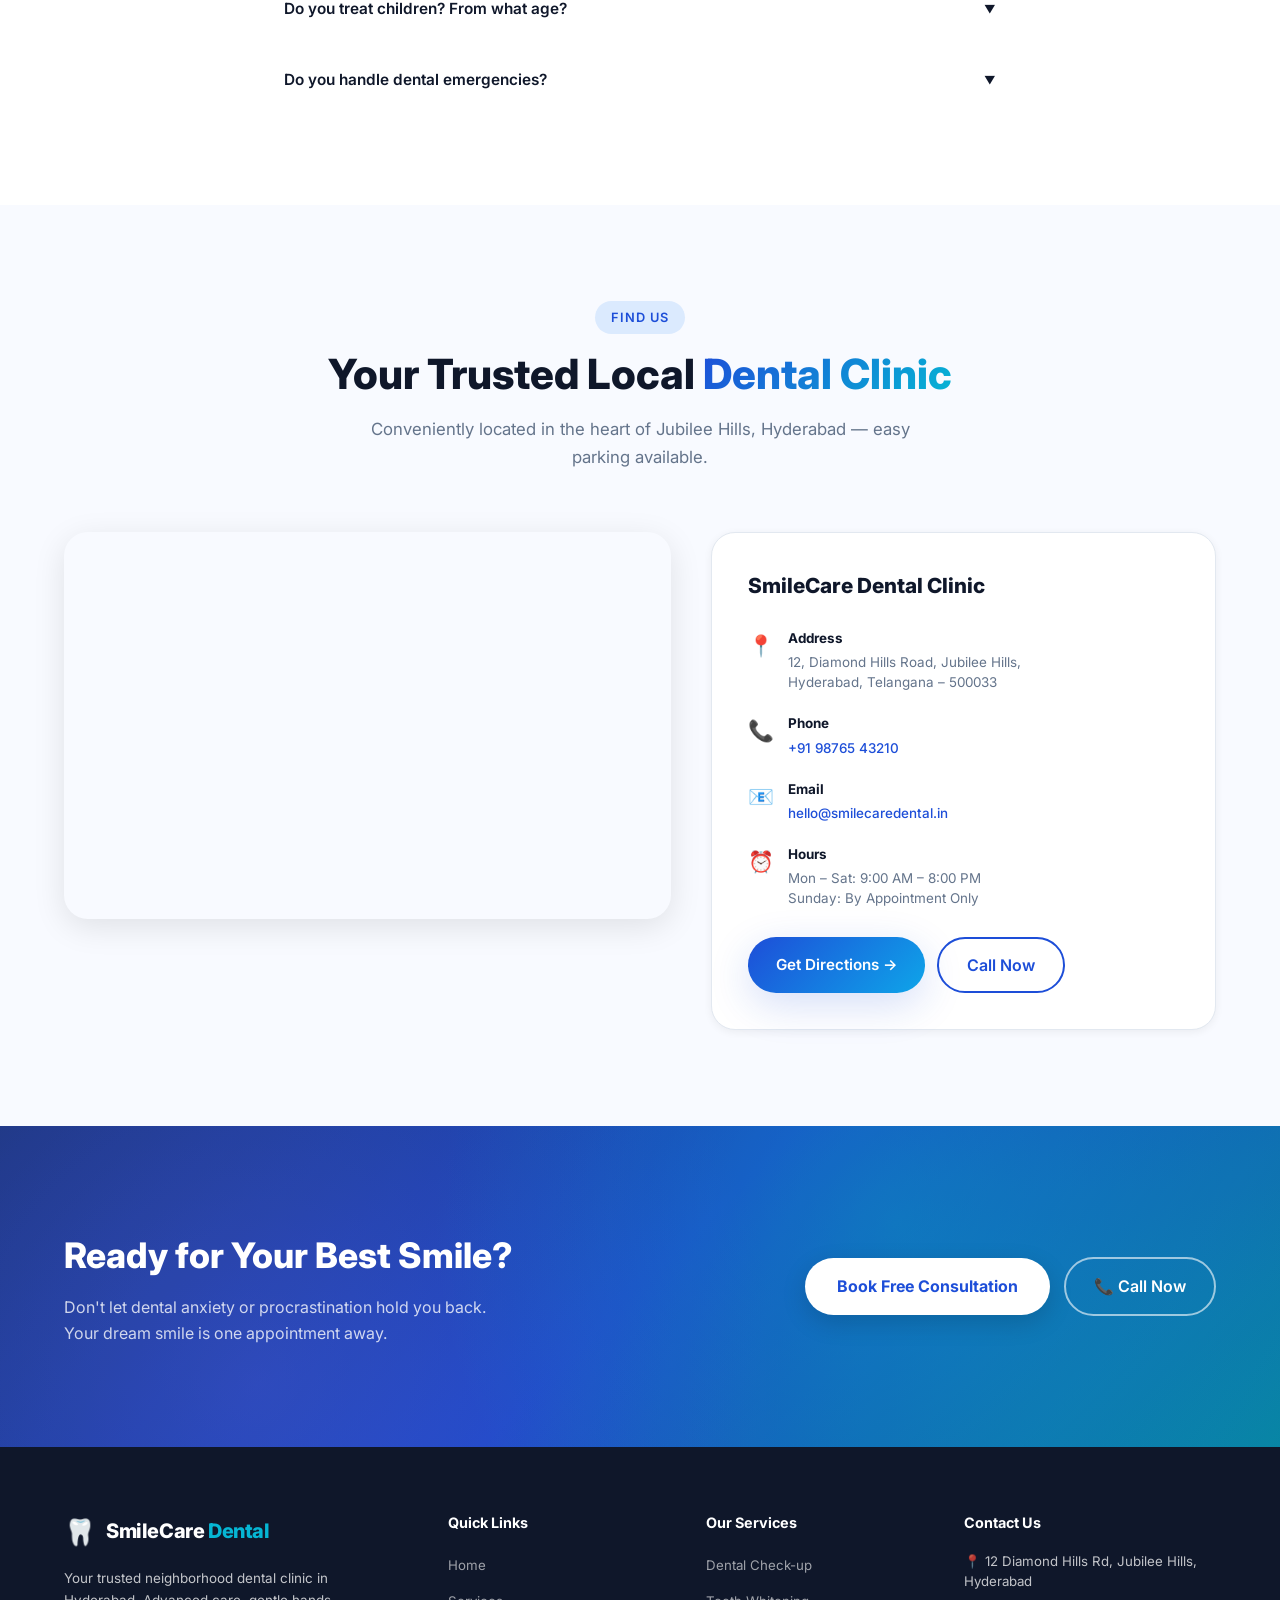
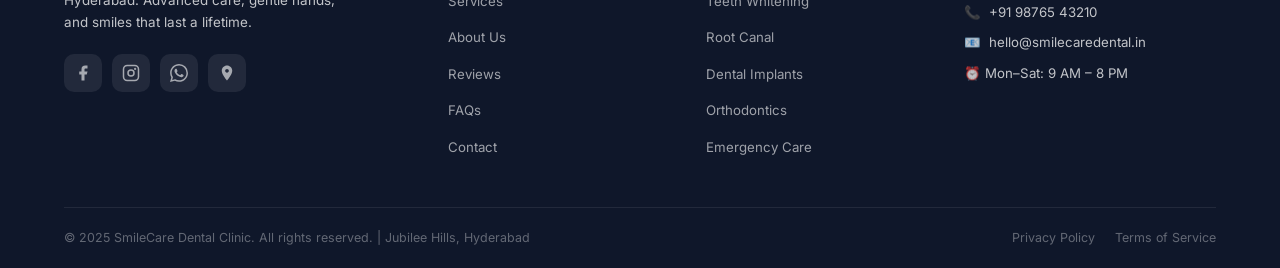
==== commit 8a6f3c9d: "converted multi-page navigation to single page scrolling" ====
--- a/index.html
+++ b/index.html
@@ -93,11 +93,11 @@
       <span class="brand-text">SmileCare<span class="brand-accent"> Dental</span></span>
     </a>
     <nav class="nav-links" id="nav-links" role="navigation" aria-label="Primary navigation">
-      <a href="services.html" class="nav-link">Services</a>
-      <a href="about.html" class="nav-link">About Us</a>
+      <a href="#services" class="nav-link">Services</a>
+      <a href="#about" class="nav-link">About Us</a>
       <a href="#testimonials" class="nav-link">Reviews</a>
       <a href="#faq" class="nav-link">FAQ</a>
-      <a href="contact.html" class="nav-link">Contact</a>
+      <a href="#contact" class="nav-link">Contact</a>
     </nav>
     <div class="nav-cta-group">
       <a href="tel:+919876543210" class="btn-call" id="nav-call">
@@ -437,6 +437,44 @@
           <div class="cert-chip">🏥 NABH Compliant</div>
           <div class="cert-chip">🌟 Best Dentist 2023</div>
         </div>
+      </div>
+    </div>
+  </div>
+</section>
+
+<!-- ═══════════════════ ABOUT US ═══════════════════ -->
+<section class="section about-section" id="about">
+  <div class="container">
+    <div class="section-header" data-anim="fade-up">
+      <span class="section-tag">About Us</span>
+      <h2 class="section-title">About SmileCare Dental Clinic</h2>
+      <p class="section-subtitle">Hyderabad's most trusted family dental clinic with over 15 years of experience in providing exceptional dental care.</p>
+    </div>
+    <div class="about-grid">
+      <div class="about-copy" data-anim="fade-right">
+        <p>Founded in 2009, SmileCare Dental Clinic has been serving the Jubilee Hills community with compassionate, high-quality dental care. Our mission is to create healthy, beautiful smiles that last a lifetime.</p>
+        <p>We believe everyone deserves access to excellent dental care in a comfortable, stress-free environment. That's why we invest in modern technology, gentle techniques, and a team of experienced specialists.</p>
+        <div class="about-values">
+          <div class="about-card">
+            <h3>Expertise</h3>
+            <p>Experienced dentists in preventive, cosmetic, and restorative care who build treatment plans around your goals.</p>
+          </div>
+          <div class="about-card">
+            <h3>Technology</h3>
+            <p>Digital dentistry, laser treatment, and advanced imaging help us deliver precise, comfortable results.</p>
+          </div>
+          <div class="about-card">
+            <h3>Compassion</h3>
+            <p>We treat nervous patients with care, taking time to explain every step and ensure your comfort.</p>
+          </div>
+          <div class="about-card">
+            <h3>Transparency</h3>
+            <p>Clear pricing, honest treatment plans, and open communication so you know exactly what to expect.</p>
+          </div>
+        </div>
+      </div>
+      <div class="about-visual" data-anim="fade-left">
+        <img src="images/clinic_hero.png" alt="Modern SmileCare Dental Clinic interior" loading="lazy">
       </div>
     </div>
   </div>
@@ -898,24 +936,24 @@
       <div class="footer-col">
         <h4>Quick Links</h4>
         <ul>
-          <li><a href="index.html">Home</a></li>
-          <li><a href="services.html">Services</a></li>
-          <li><a href="about.html">About Us</a></li>
+          <li><a href="#home">Home</a></li>
+          <li><a href="#services">Services</a></li>
+          <li><a href="#about">About Us</a></li>
           <li><a href="#testimonials">Reviews</a></li>
           <li><a href="#faq">FAQs</a></li>
-          <li><a href="contact.html">Contact</a></li>
+          <li><a href="#contact">Contact</a></li>
         </ul>
       </div>
 
       <div class="footer-col">
         <h4>Our Services</h4>
         <ul>
-          <li><a href="services.html">Dental Check-up</a></li>
-          <li><a href="services.html">Teeth Whitening</a></li>
-          <li><a href="services.html">Root Canal</a></li>
-          <li><a href="services.html">Dental Implants</a></li>
-          <li><a href="services.html">Orthodontics</a></li>
-          <li><a href="services.html">Emergency Care</a></li>
+          <li><a href="#services">Dental Check-up</a></li>
+          <li><a href="#services">Teeth Whitening</a></li>
+          <li><a href="#services">Root Canal</a></li>
+          <li><a href="#services">Dental Implants</a></li>
+          <li><a href="#services">Orthodontics</a></li>
+          <li><a href="#services">Emergency Care</a></li>
         </ul>
       </div>
 
--- a/style.css
+++ b/style.css
@@ -880,6 +880,53 @@
   display: grid;
   grid-template-columns: repeat(3, 1fr);
   gap: 24px;
+}
+
+.about-grid {
+  display: grid;
+  grid-template-columns: 1.1fr 0.9fr;
+  gap: 32px;
+  align-items: center;
+  margin-top: 24px;
+}
+
+.about-copy p {
+  color: var(--text-muted);
+  margin-bottom: 1.4rem;
+}
+
+.about-values {
+  display: grid;
+  grid-template-columns: repeat(2, minmax(0, 1fr));
+  gap: 18px;
+  margin-top: 24px;
+}
+
+.about-card {
+  background: #fff;
+  border: 1px solid var(--border);
+  border-radius: var(--radius);
+  padding: 24px;
+  box-shadow: var(--shadow-sm);
+}
+
+.about-card h3 {
+  margin-bottom: 10px;
+  font-size: 1.05rem;
+  color: var(--text);
+}
+
+.about-card p {
+  margin: 0;
+  color: var(--text-muted);
+  font-size: 0.95rem;
+  line-height: 1.75;
+}
+
+.about-visual img {
+  width: 100%;
+  border-radius: var(--radius);
+  display: block;
 }
 
 .service-card {
@@ -2252,7 +2299,15 @@
     grid-template-columns: 1fr;
   }
 
-  /* SERVICE CARDS */
+  .about-grid {
+    grid-template-columns: 1fr;
+    gap: 24px;
+  }
+
+  .about-values {
+    grid-template-columns: 1fr;
+  }
+
   .service-card {
     padding: 24px 20px;
   }
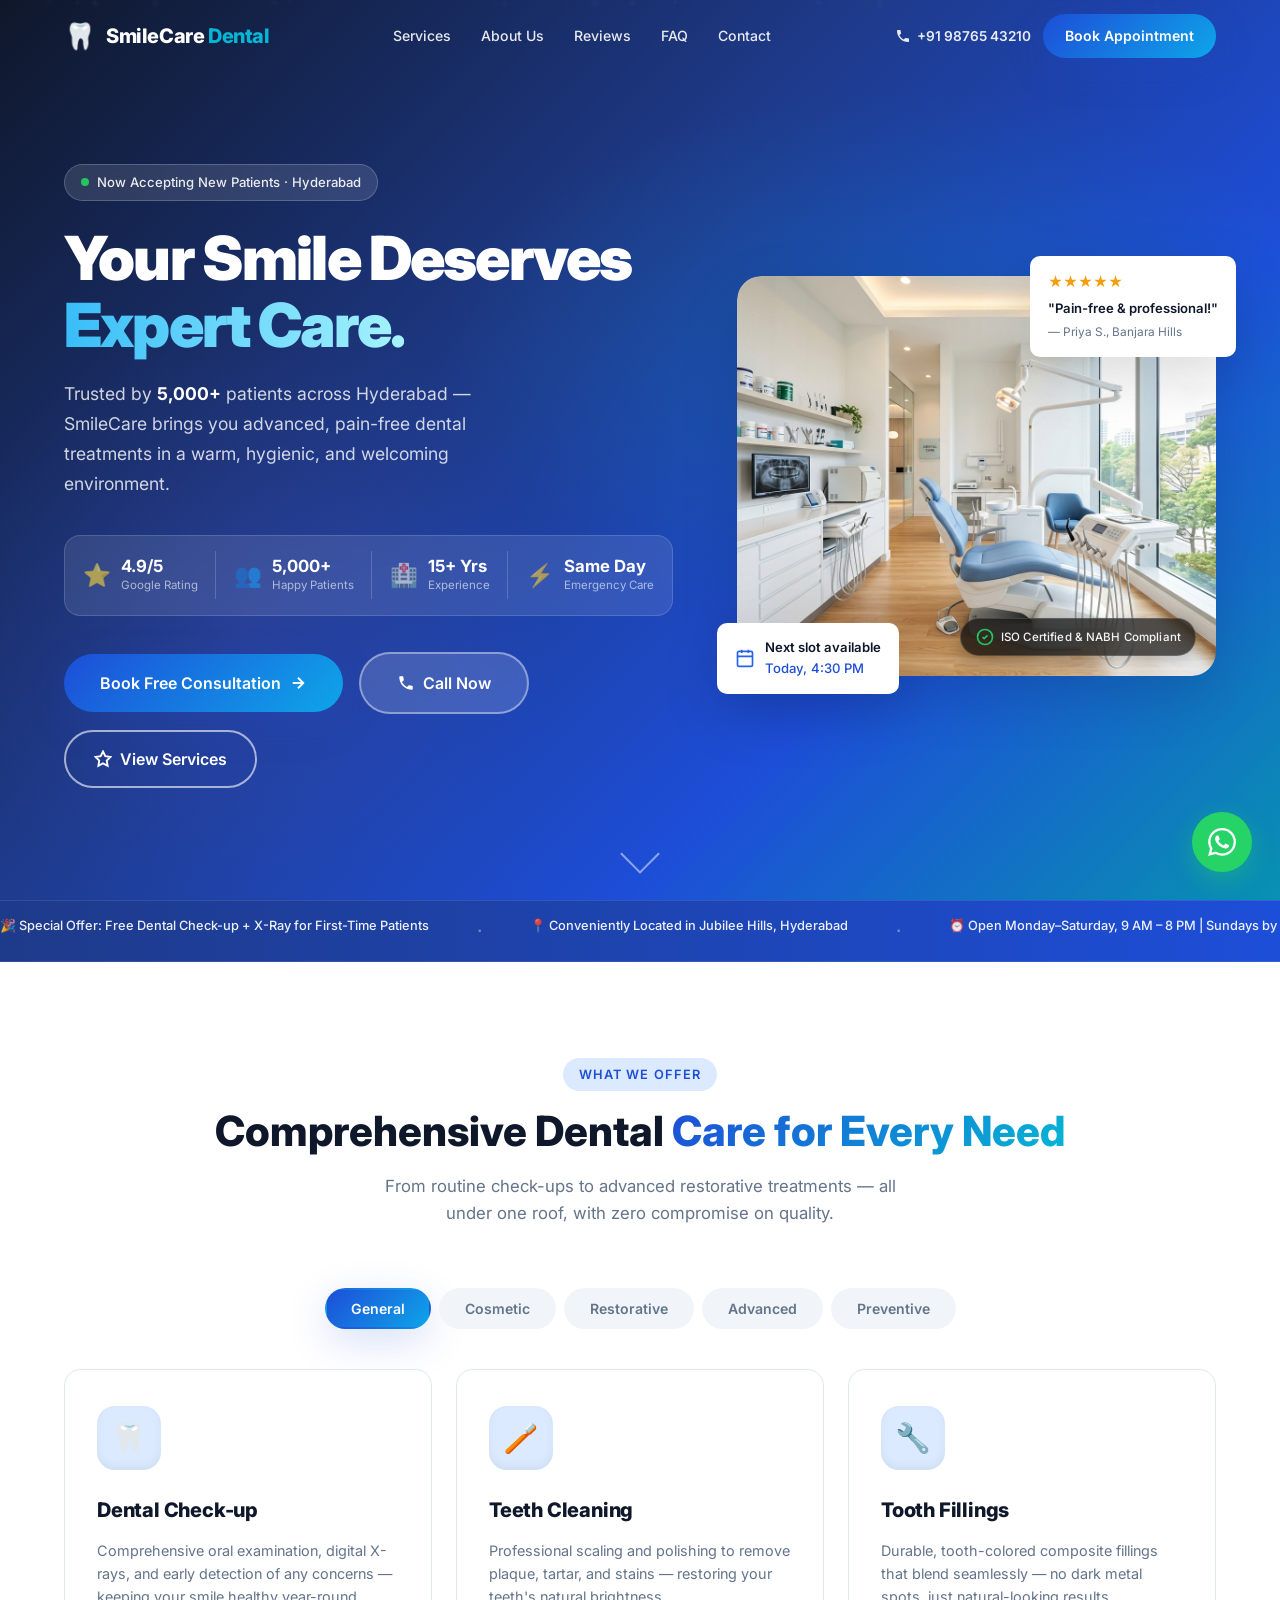
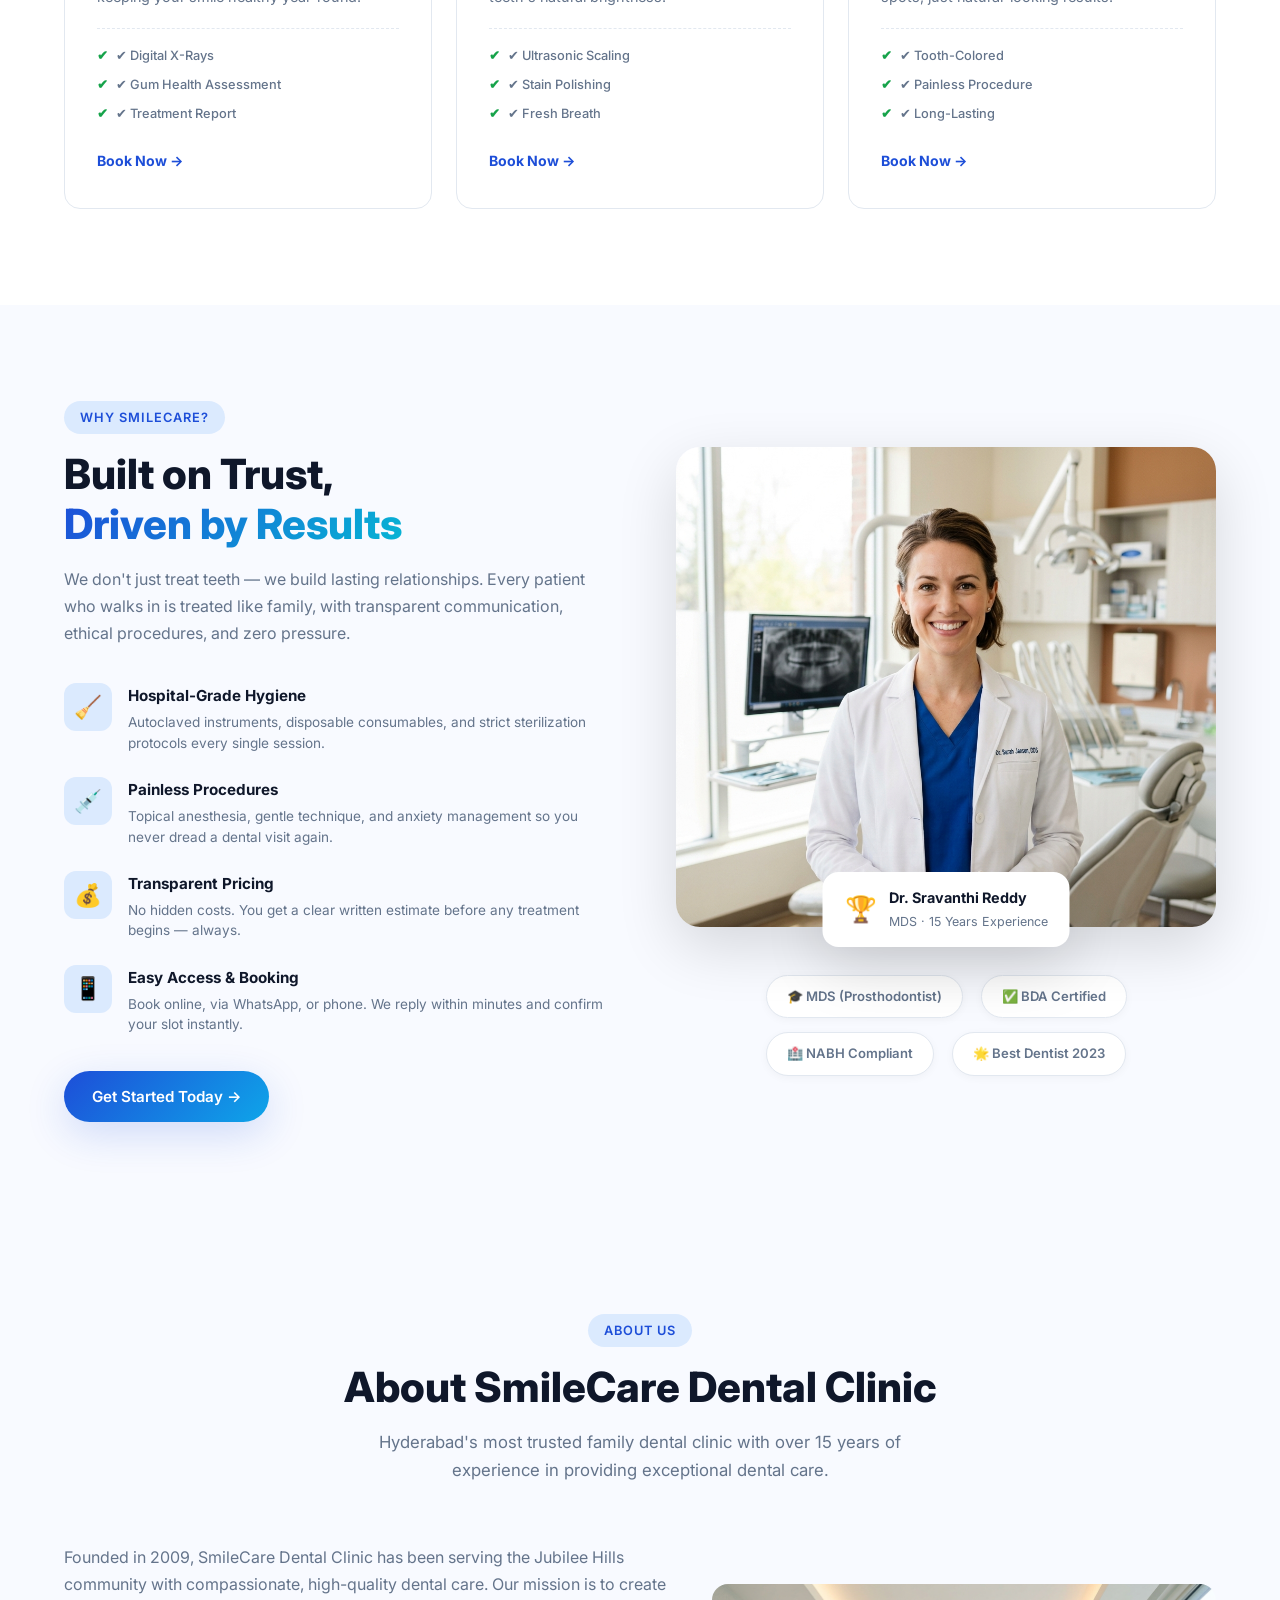
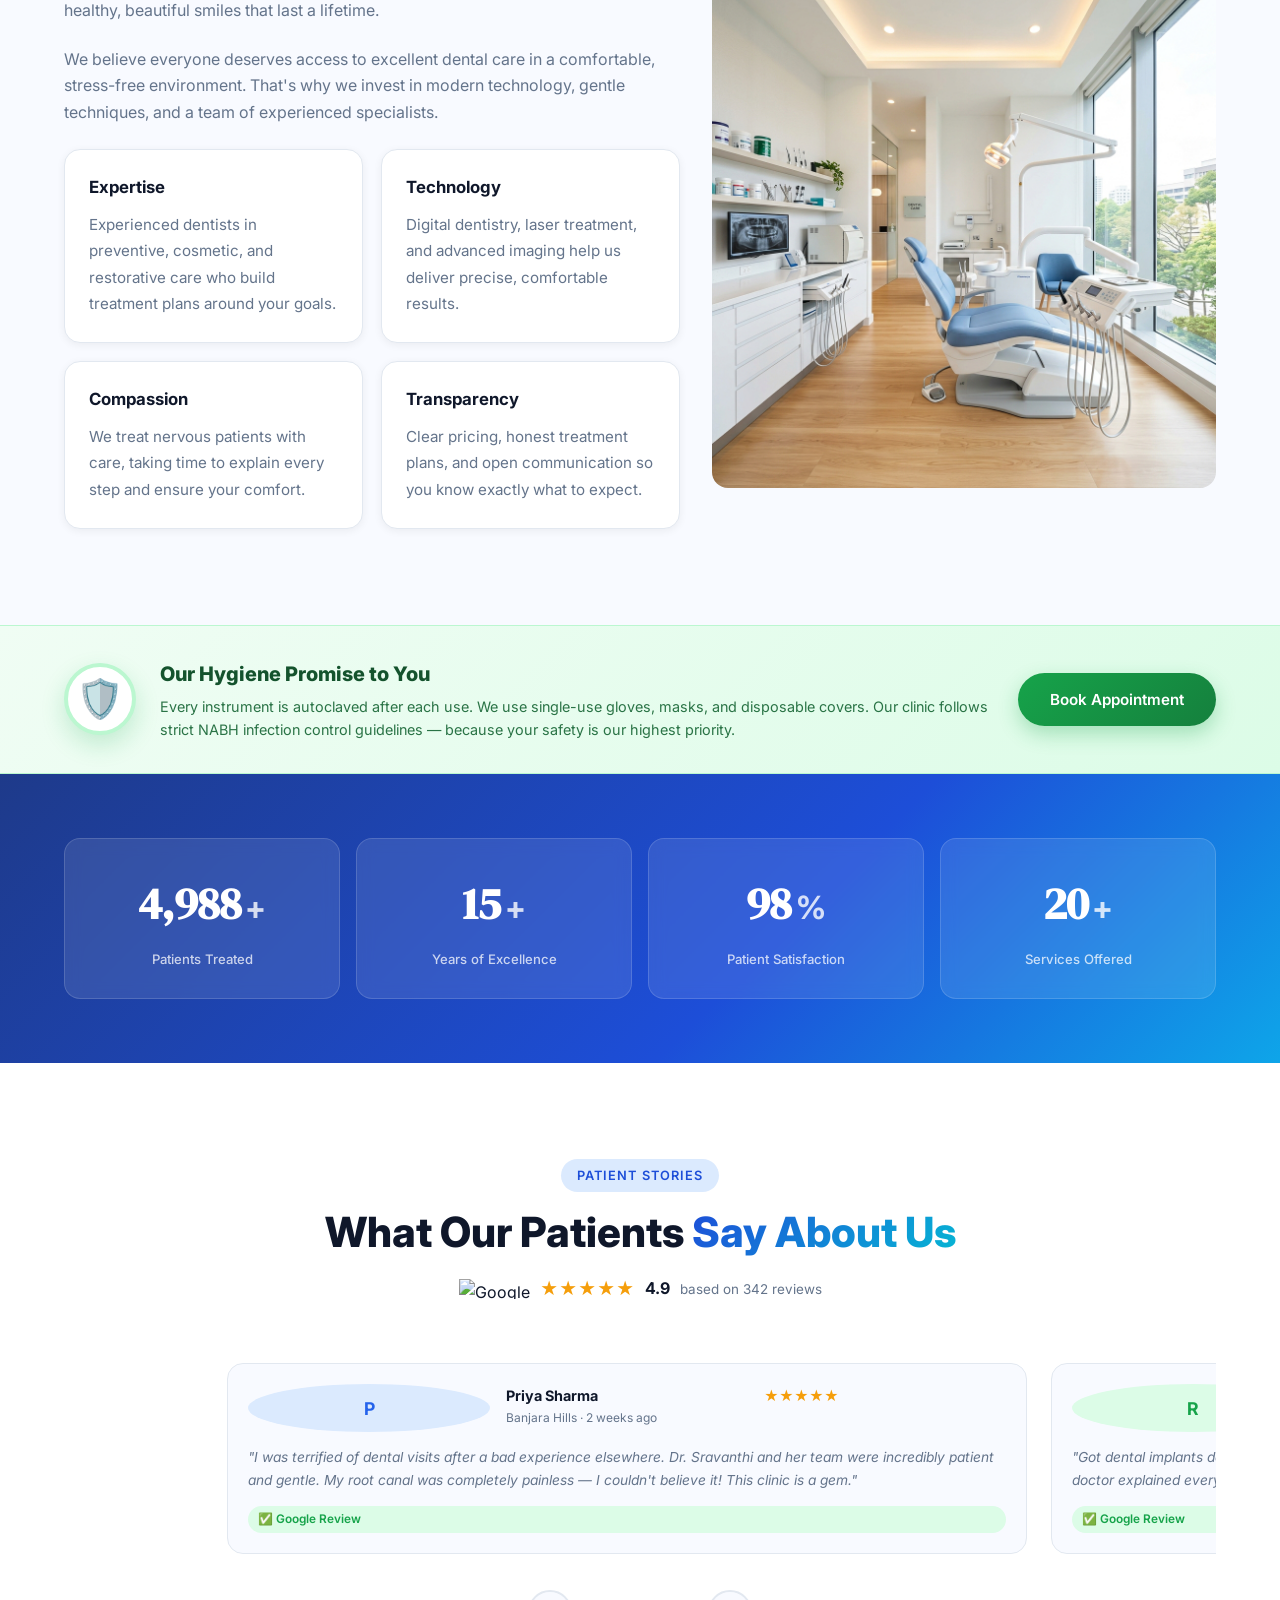
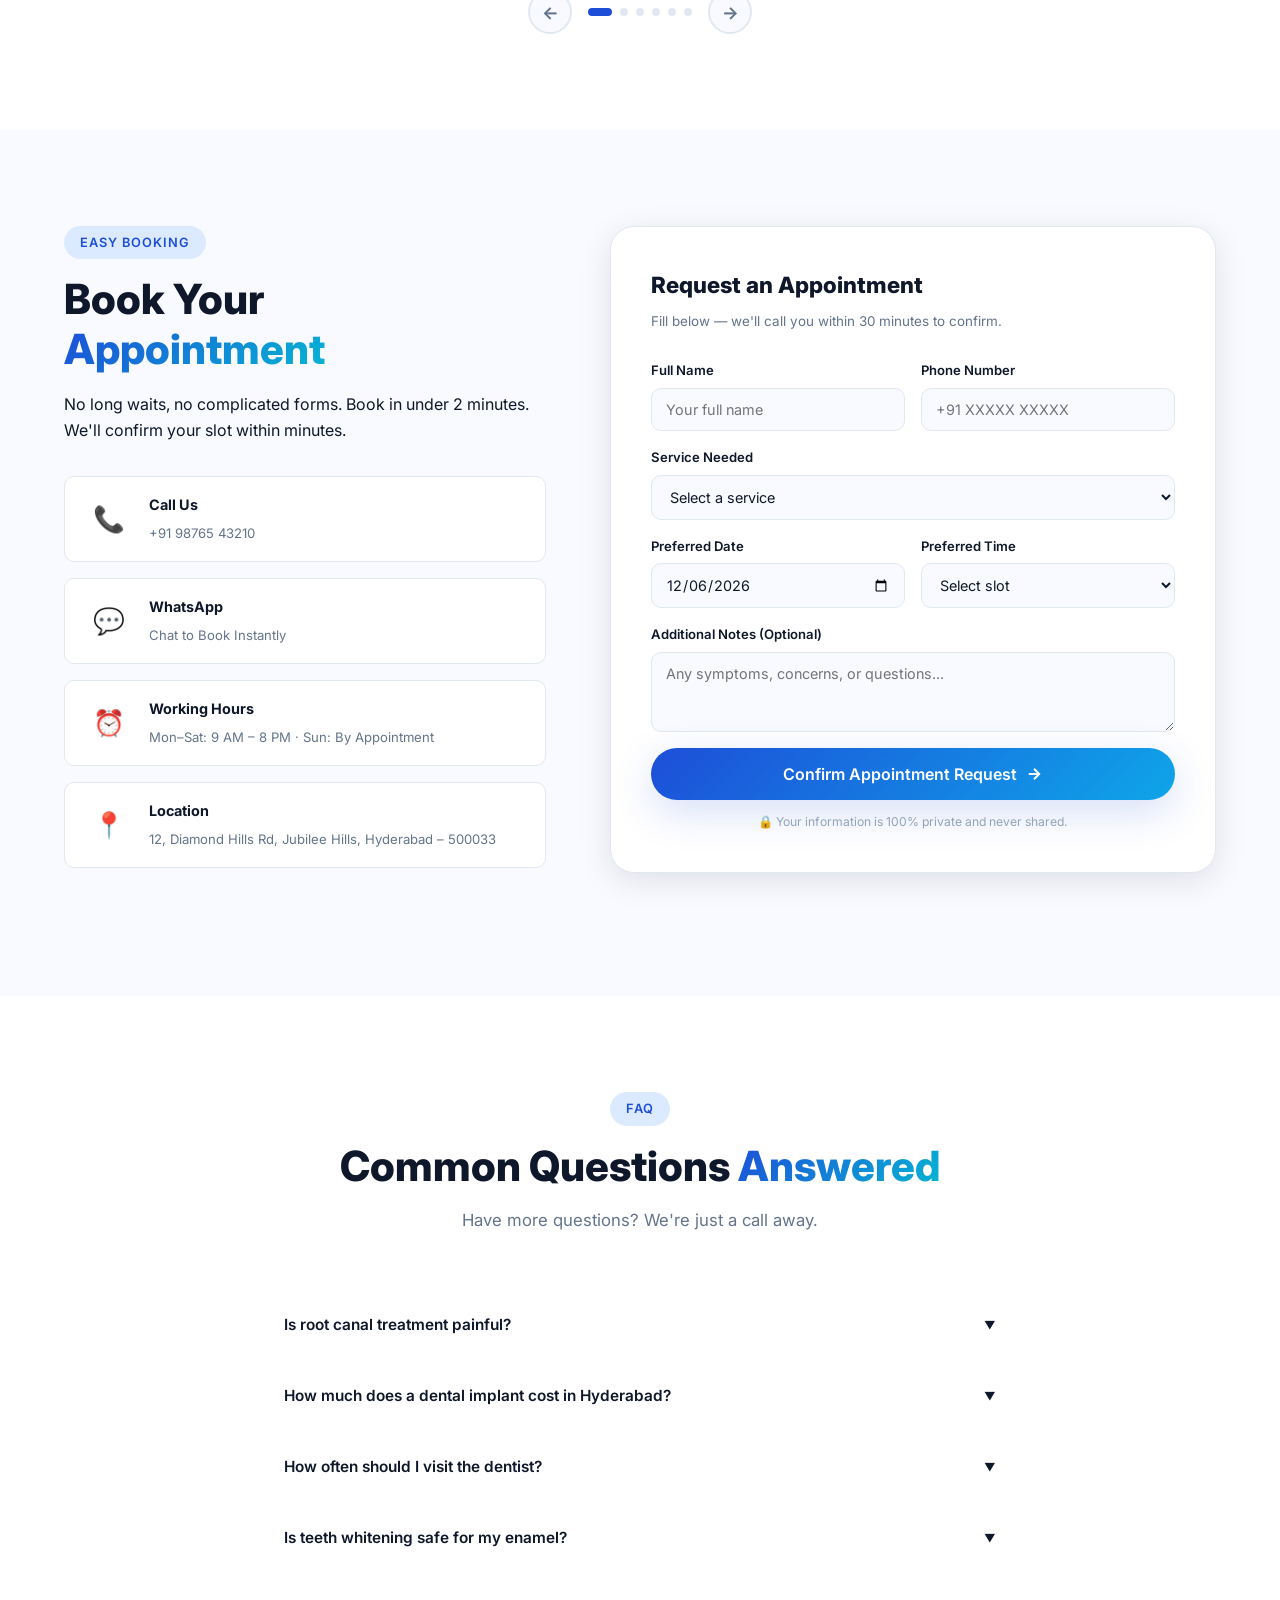
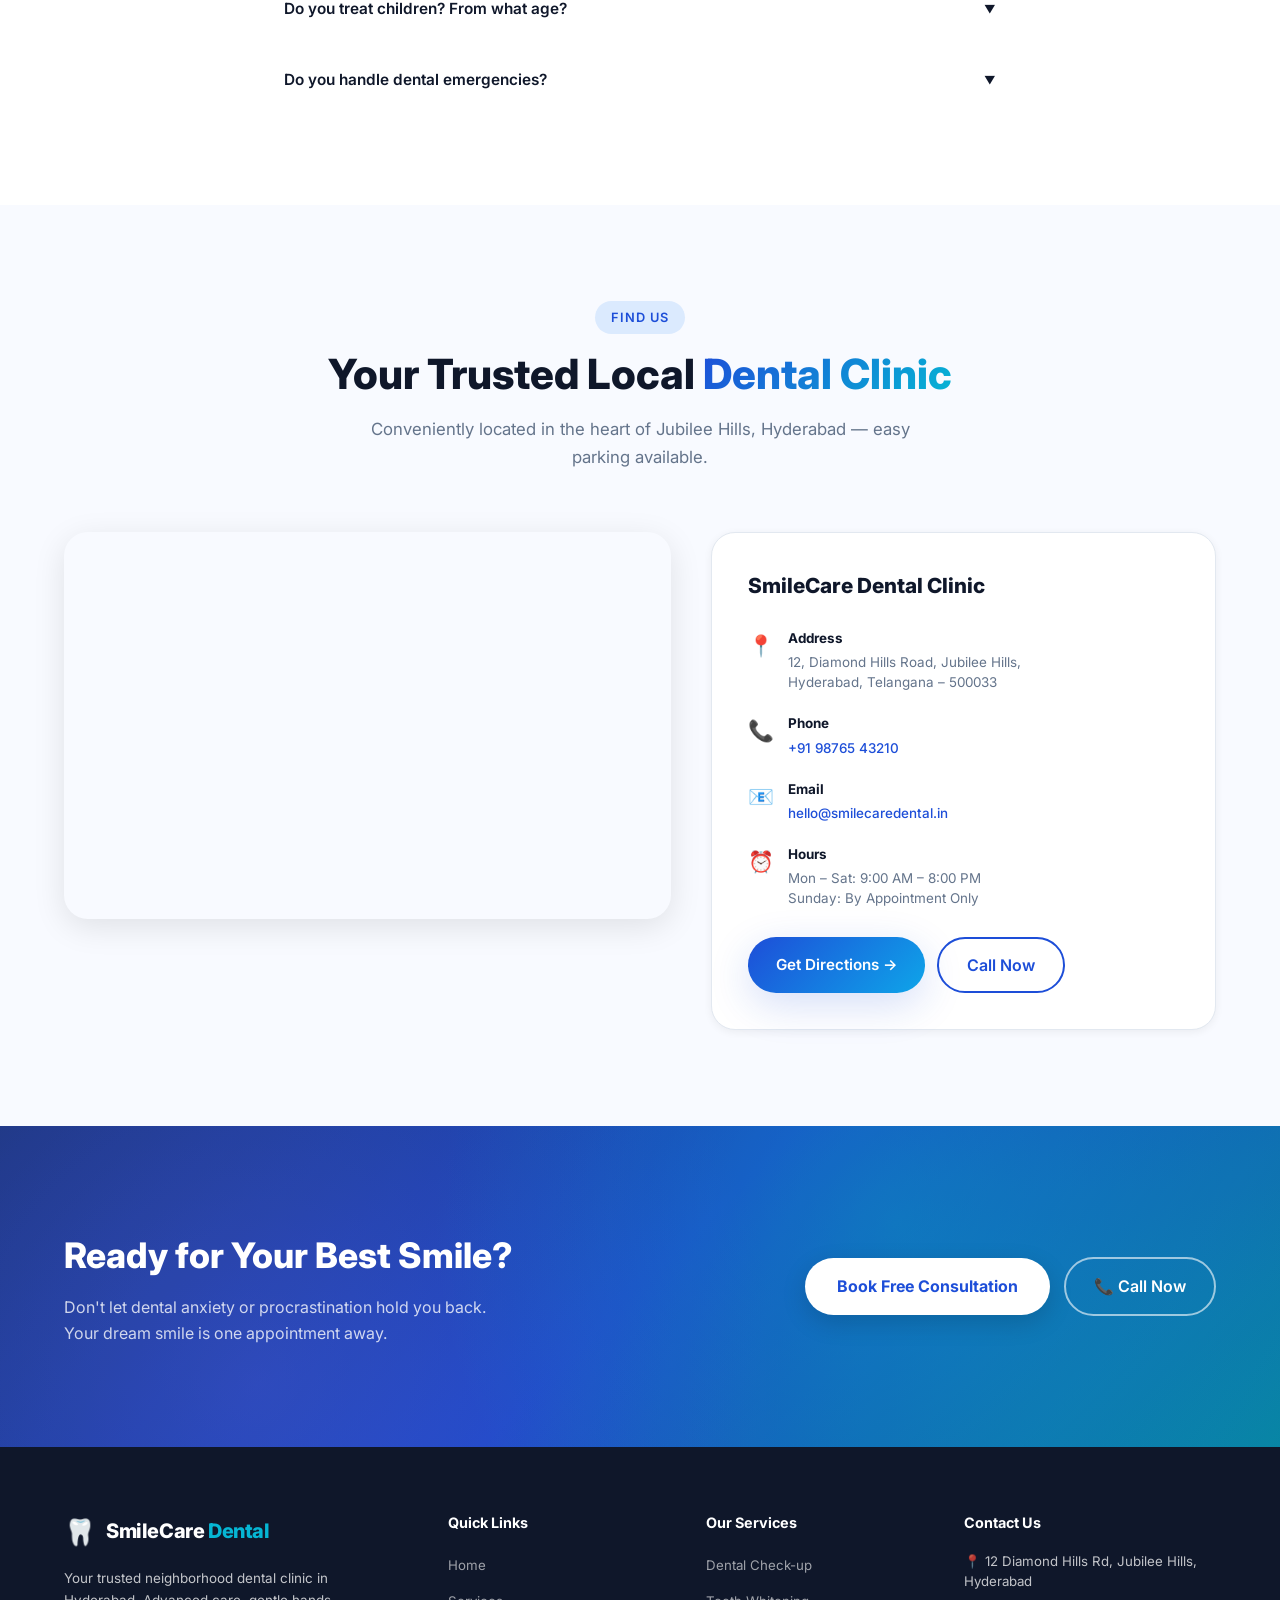
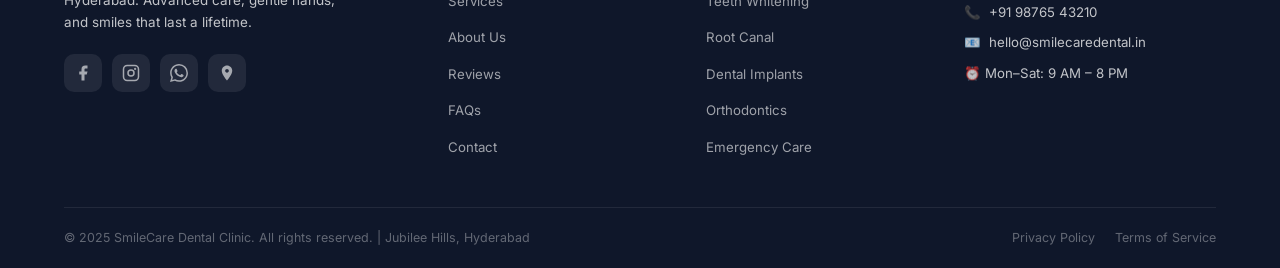
==== commit 4d5ab125: "converted multi-page navigation to single page scrolling" ====
--- a/index.html
+++ b/index.html
@@ -94,7 +94,7 @@
     </a>
     <nav class="nav-links" id="nav-links" role="navigation" aria-label="Primary navigation">
       <a href="#services" class="nav-link">Services</a>
-      <a href="#about" class="nav-link">About Us</a>
+      <a href="#why-us" class="nav-link">About Us</a>
       <a href="#testimonials" class="nav-link">Reviews</a>
       <a href="#faq" class="nav-link">FAQ</a>
       <a href="#contact" class="nav-link">Contact</a>
@@ -938,7 +938,7 @@
         <ul>
           <li><a href="#home">Home</a></li>
           <li><a href="#services">Services</a></li>
-          <li><a href="#about">About Us</a></li>
+          <li><a href="#why-us">About Us</a></li>
           <li><a href="#testimonials">Reviews</a></li>
           <li><a href="#faq">FAQs</a></li>
           <li><a href="#contact">Contact</a></li>
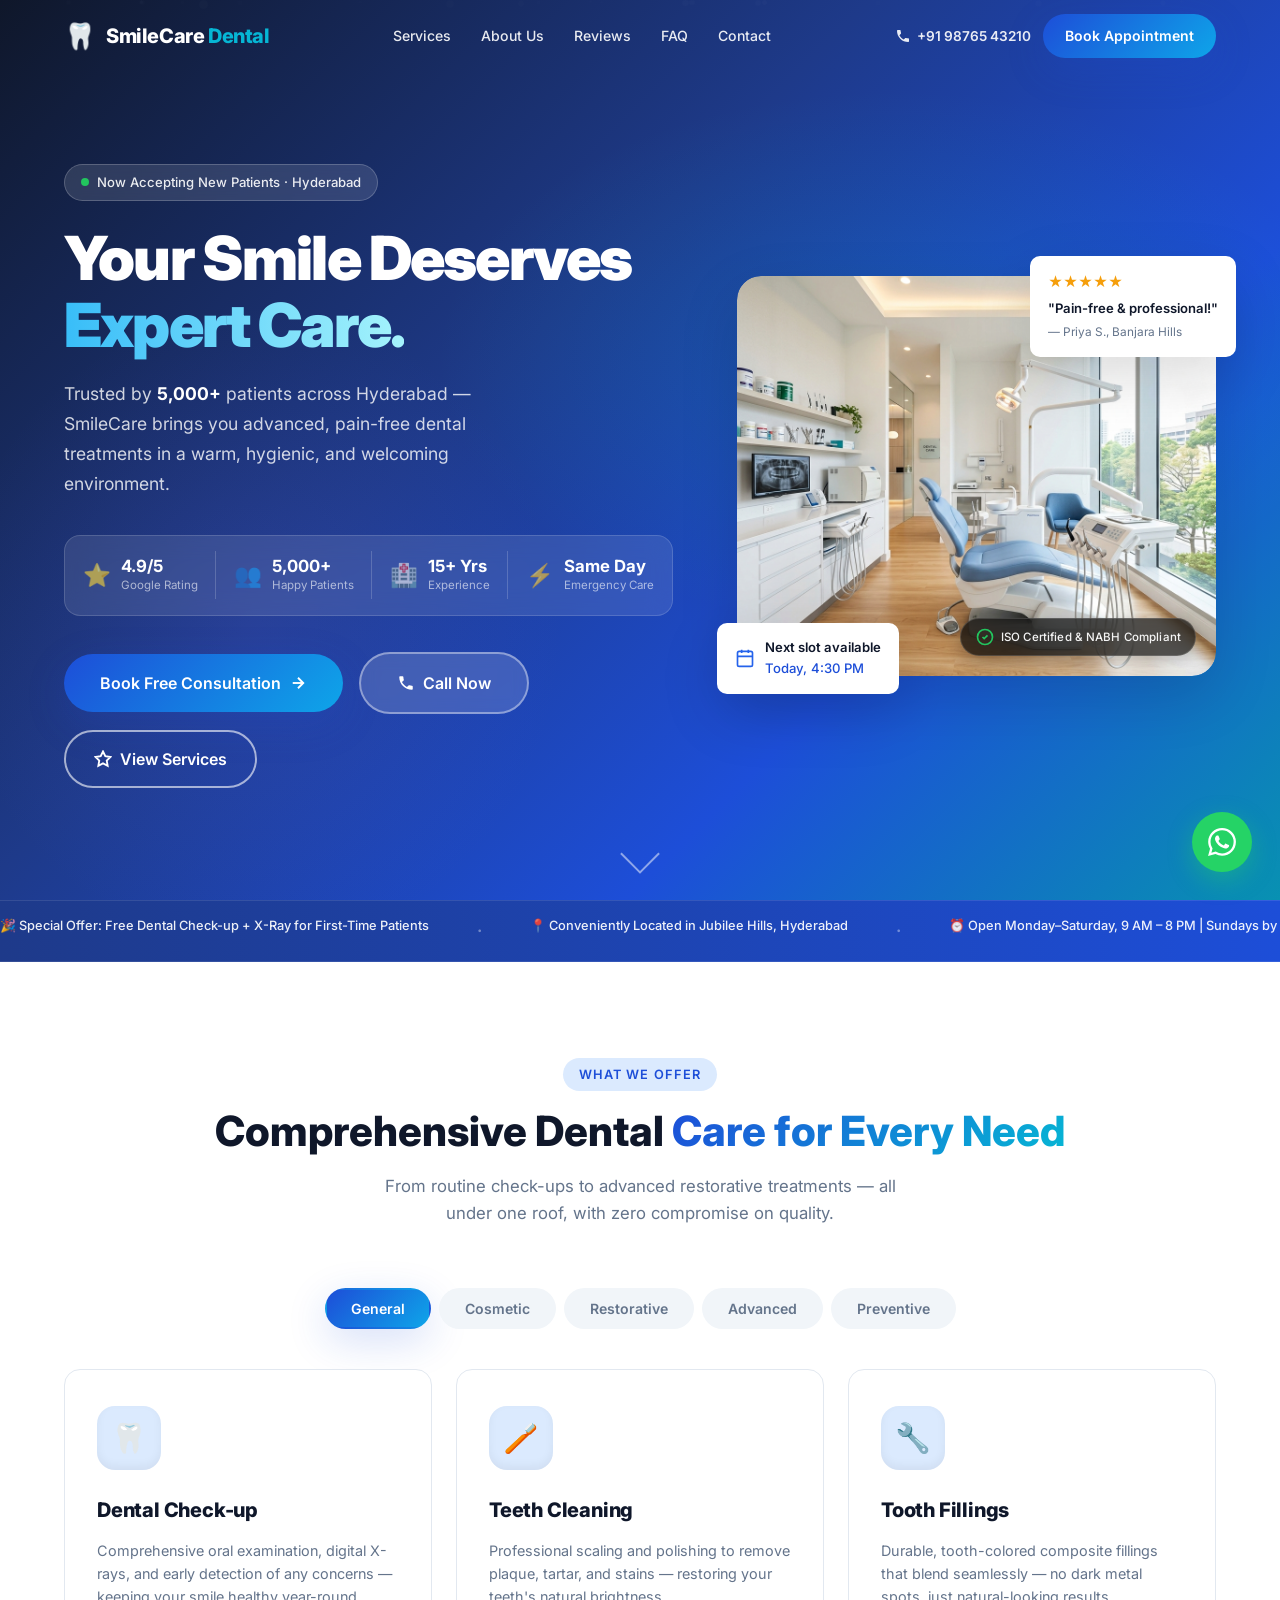
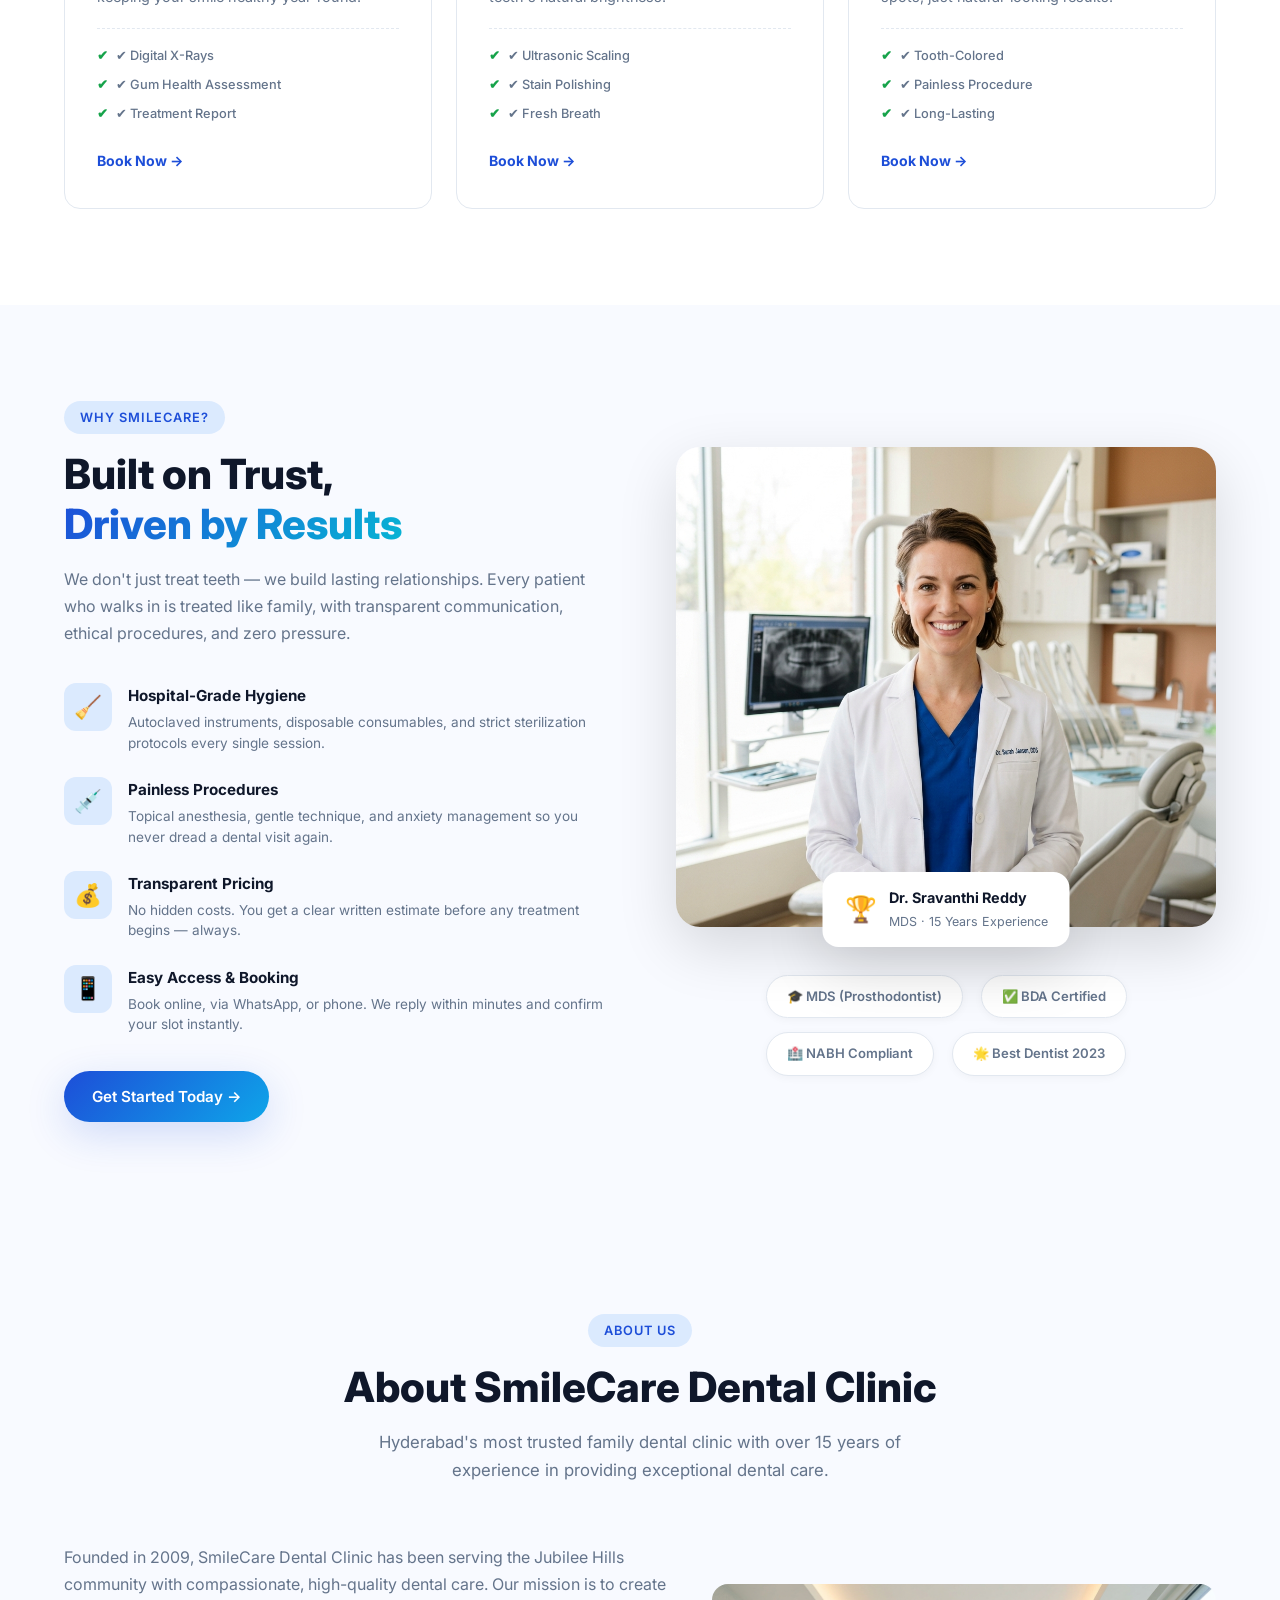
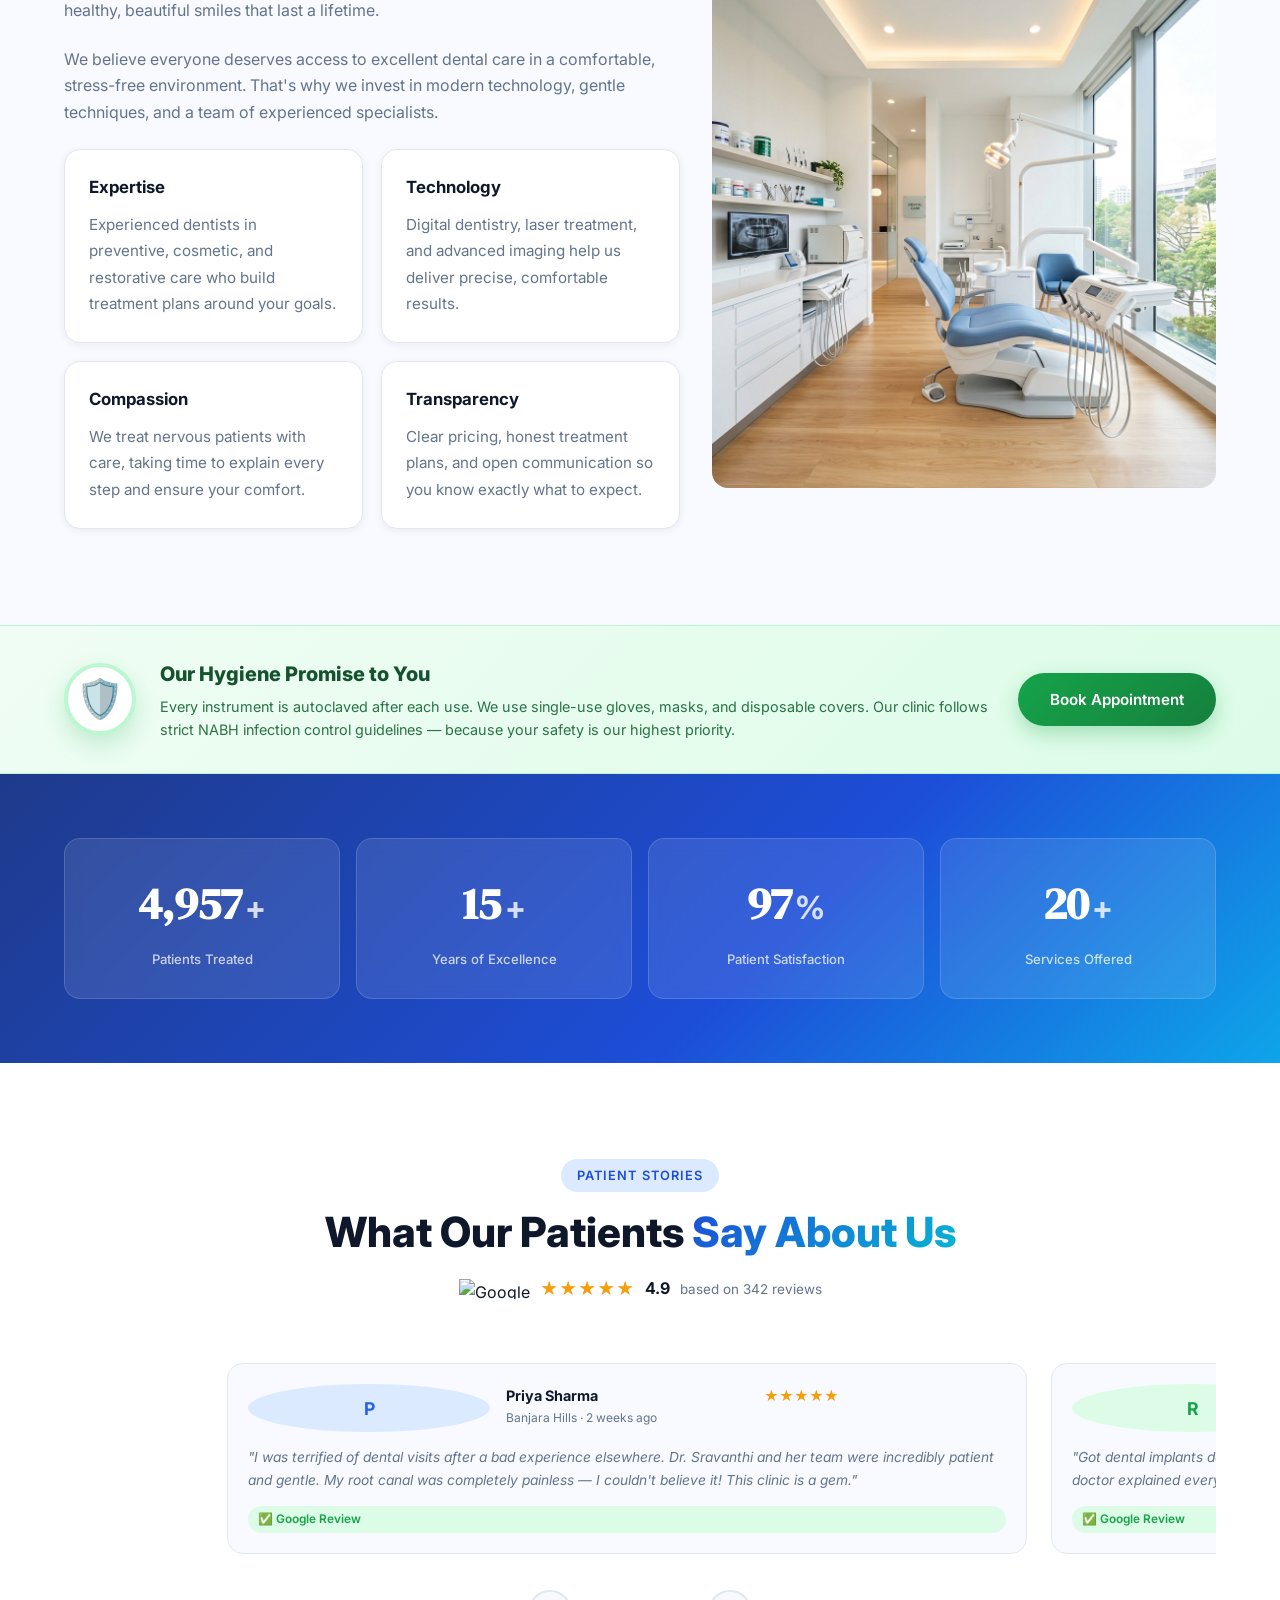
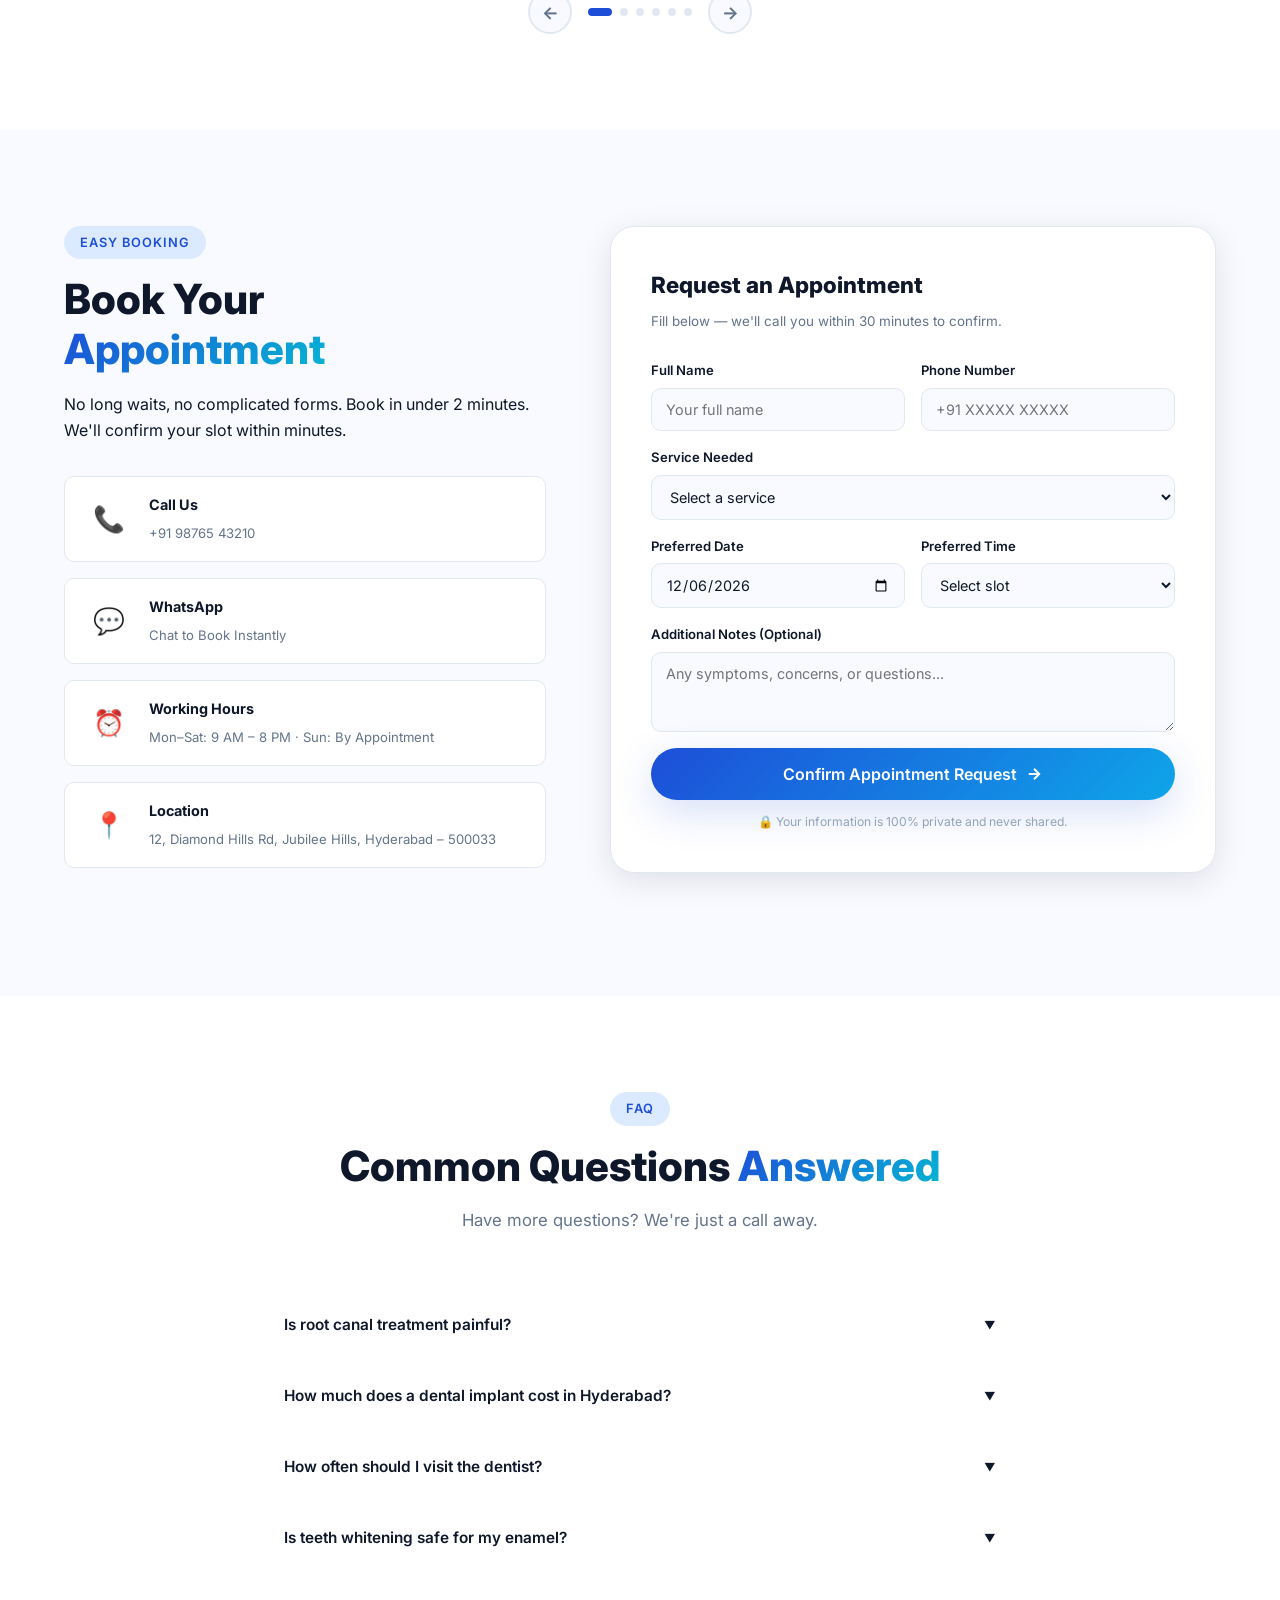
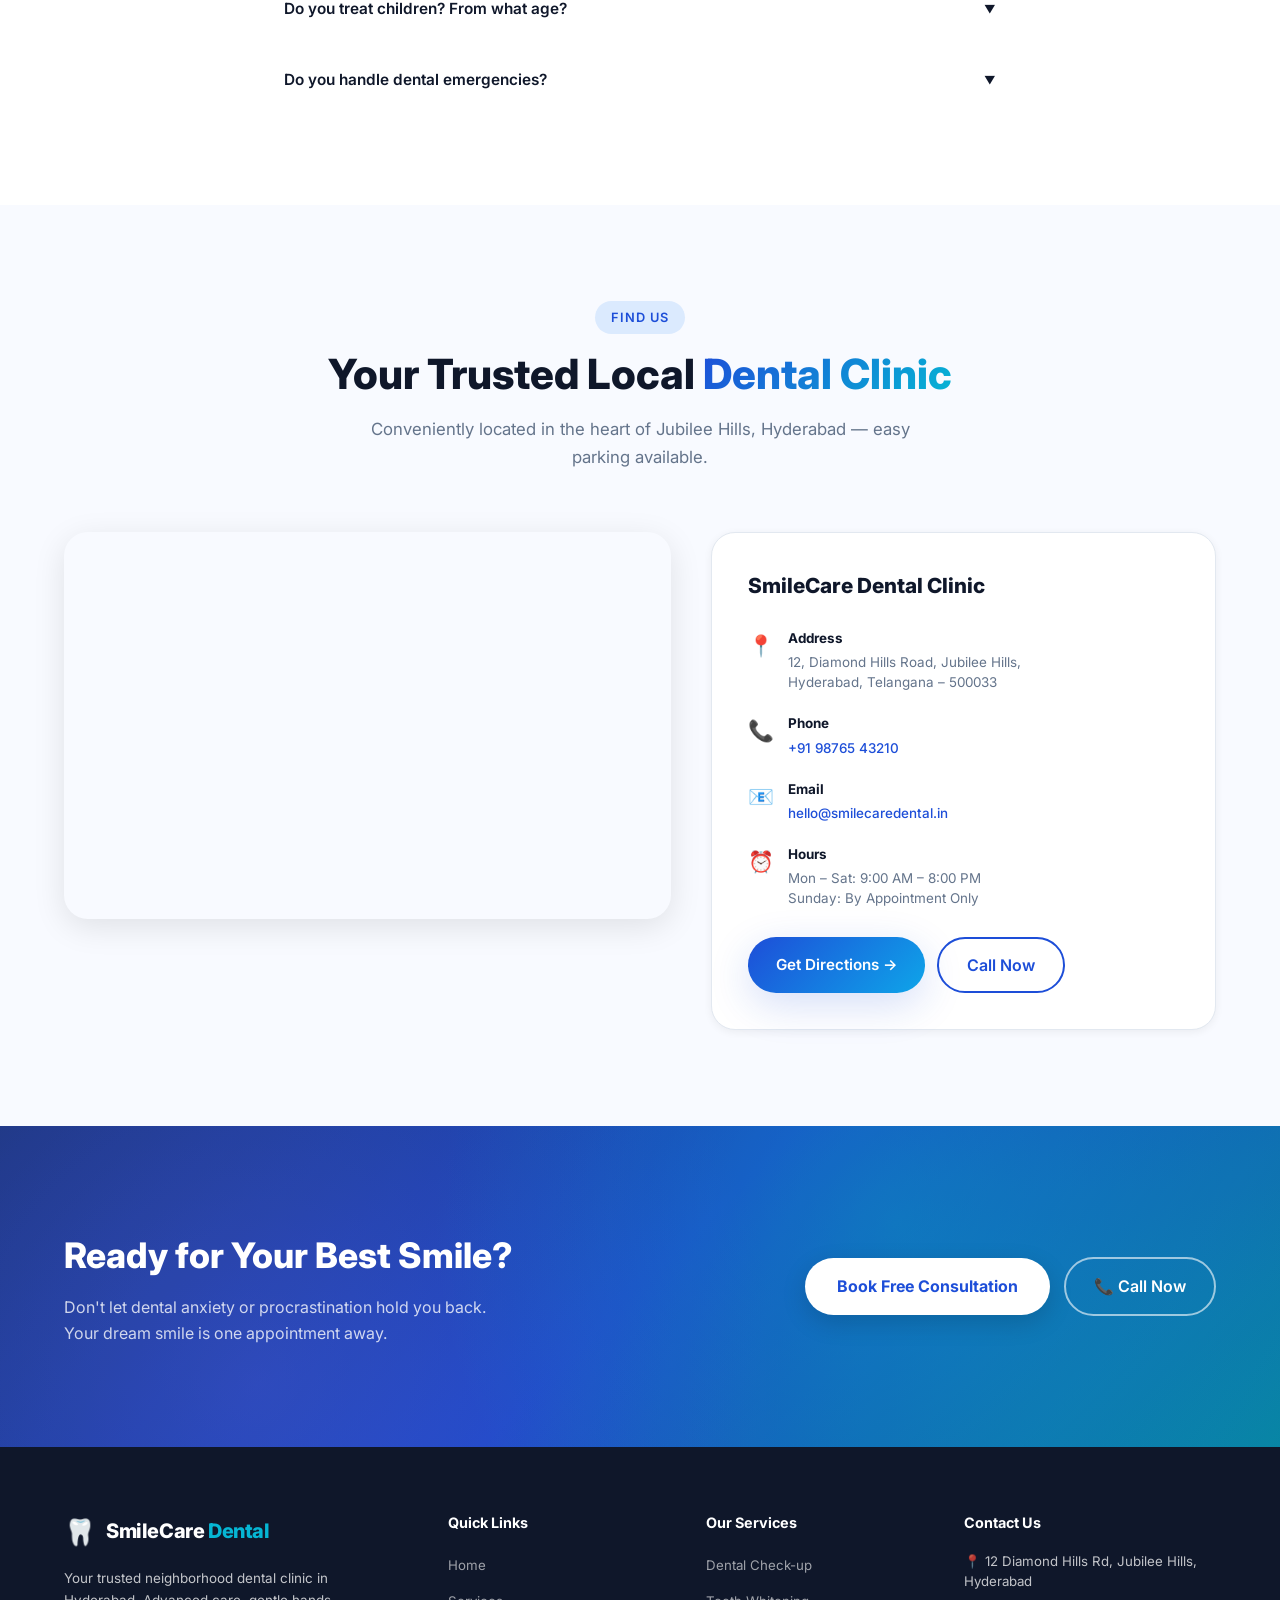
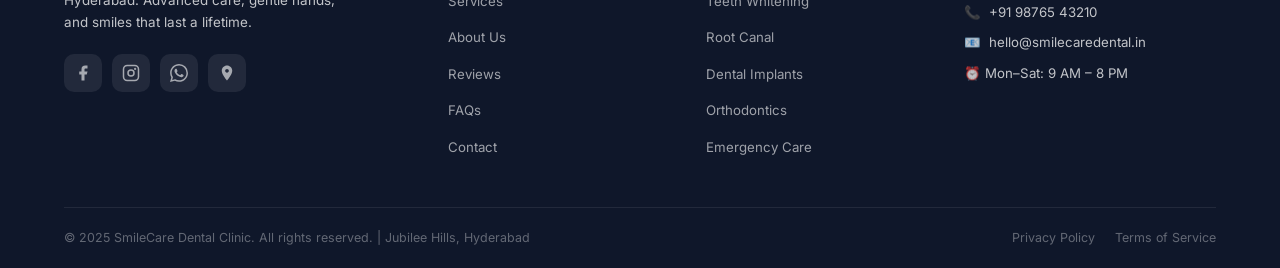
==== commit 0e098eff: "Fix website image deployment issues" ====
--- a/index.html
+++ b/index.html
@@ -9,21 +9,21 @@
   <meta name="robots" content="index, follow" />
   <meta property="og:title" content="SmileCare Dental Clinic | Trusted Family Dentist in Hyderabad" />
   <meta property="og:description" content="SmileCare Dental Clinic — Hyderabad's most trusted neighborhood dental clinic. Experienced dentists, modern equipment, transparent pricing. Book your appointment today." />
-  <meta property="og:image" content="images/clinic_hero.png" />
+  <meta property="og:image" content="/images/clinic_hero.png" />
   <meta property="og:type" content="website" />
   <meta property="og:url" content="http://localhost:8000" />
   <meta name="twitter:card" content="summary_large_image" />
   <meta name="twitter:title" content="SmileCare Dental Clinic | Trusted Family Dentist in Hyderabad" />
   <meta name="twitter:description" content="SmileCare Dental Clinic — Hyderabad's most trusted neighborhood dental clinic. Experienced dentists, modern equipment, transparent pricing. Book your appointment today." />
-  <meta name="twitter:image" content="images/clinic_hero.png" />
+  <meta name="twitter:image" content="/images/clinic_hero.png" />
   <meta name="theme-color" content="#1d4ed8" />
   <link rel="canonical" href="http://localhost:8000" />
-  <link rel="icon" href="favicon.svg" type="image/svg+xml" />
-  <link rel="apple-touch-icon" href="favicon.svg" />
+  <link rel="icon" href="/favicon.svg" type="image/svg+xml" />
+  <link rel="apple-touch-icon" href="/favicon.svg" />
   <link rel="preconnect" href="https://fonts.googleapis.com" />
   <link rel="preconnect" href="https://fonts.gstatic.com" crossorigin />
   <link href="https://fonts.googleapis.com/css2?family=Inter:wght@300;400;500;600;700;800;900&family=DM+Serif+Display:ital@0;1&display=swap" rel="stylesheet" />
-  <link rel="stylesheet" href="style.css" />
+  <link rel="stylesheet" href="/style.css" />
   <script type="application/ld+json">
   {
     "@context": "https://schema.org",
@@ -182,7 +182,7 @@
     <div class="hero-visual" data-anim="fade-left">
       <div class="hero-card-float">
         <div class="clinic-img-wrap">
-          <img src="images/clinic_hero.png" srcset="images/clinic_hero.png 1x" sizes="(max-width: 768px) 100vw, 540px" loading="lazy" decoding="async" alt="Modern SmileCare Dental Clinic interior" class="clinic-img" />
+          <img src="/images/clinic_hero.png" srcset="/images/clinic_hero.png 1x" sizes="(max-width: 768px) 100vw, 540px" loading="lazy" decoding="async" alt="Modern SmileCare Dental Clinic interior" class="clinic-img" />
           <div class="img-overlay-badge">
             <svg width="20" height="20" viewBox="0 0 24 24" fill="#22c55e"><path d="M9 12l2 2 4-4M21 12a9 9 0 1 1-18 0 9 9 0 0 1 18 0z" stroke="#22c55e" stroke-width="2" fill="none"/></svg>
             <span>ISO Certified &amp; NABH Compliant</span>
@@ -422,7 +422,7 @@
       </div>
       <div class="why-visual" data-anim="fade-left">
         <div class="why-img-wrap">
-          <img src="images/doctorportrait.png" srcset="images/doctorportrait.png 1x" sizes="(max-width: 768px) 100vw, 420px" loading="lazy" decoding="async" alt="Dr. Sravanthi Reddy - Lead Dentist at SmileCare" class="why-img" />
+          <img src="/images/doctorportrait.png" srcset="/images/doctorportrait.png 1x" sizes="(max-width: 768px) 100vw, 420px" loading="lazy" decoding="async" alt="Dr. Sravanthi Reddy - Lead Dentist at SmileCare" class="why-img" />
           <div class="why-img-badge">
             <span>🏆</span>
             <div>
@@ -474,7 +474,7 @@
         </div>
       </div>
       <div class="about-visual" data-anim="fade-left">
-        <img src="images/clinic_hero.png" alt="Modern SmileCare Dental Clinic interior" loading="lazy">
+        <img src="/images/clinic_hero.png" alt="Modern SmileCare Dental Clinic interior" loading="lazy">
       </div>
     </div>
   </div>
@@ -983,6 +983,6 @@
   <span class="wa-tooltip">Chat with us on WhatsApp</span>
 </a>
 
-<script src="script.js"></script>
+<script src="/script.js"></script>
 </body>
 </html>
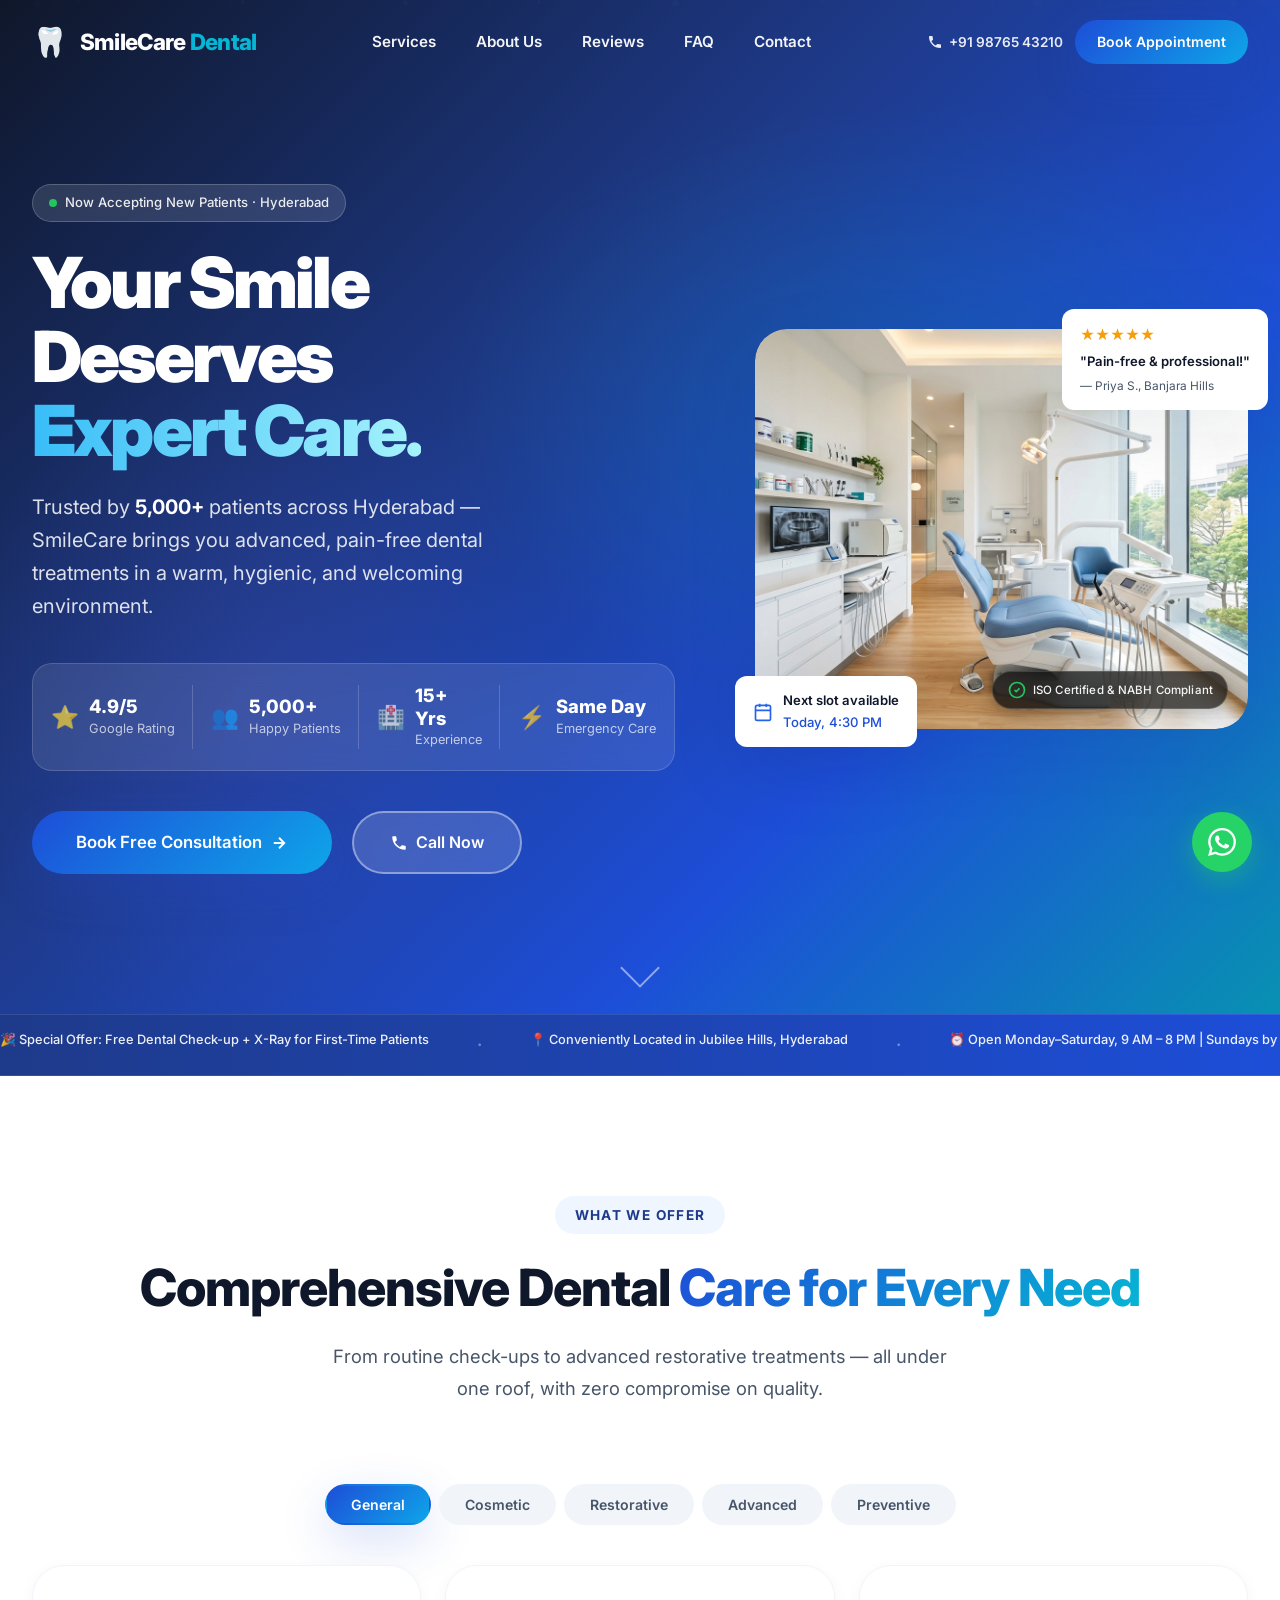
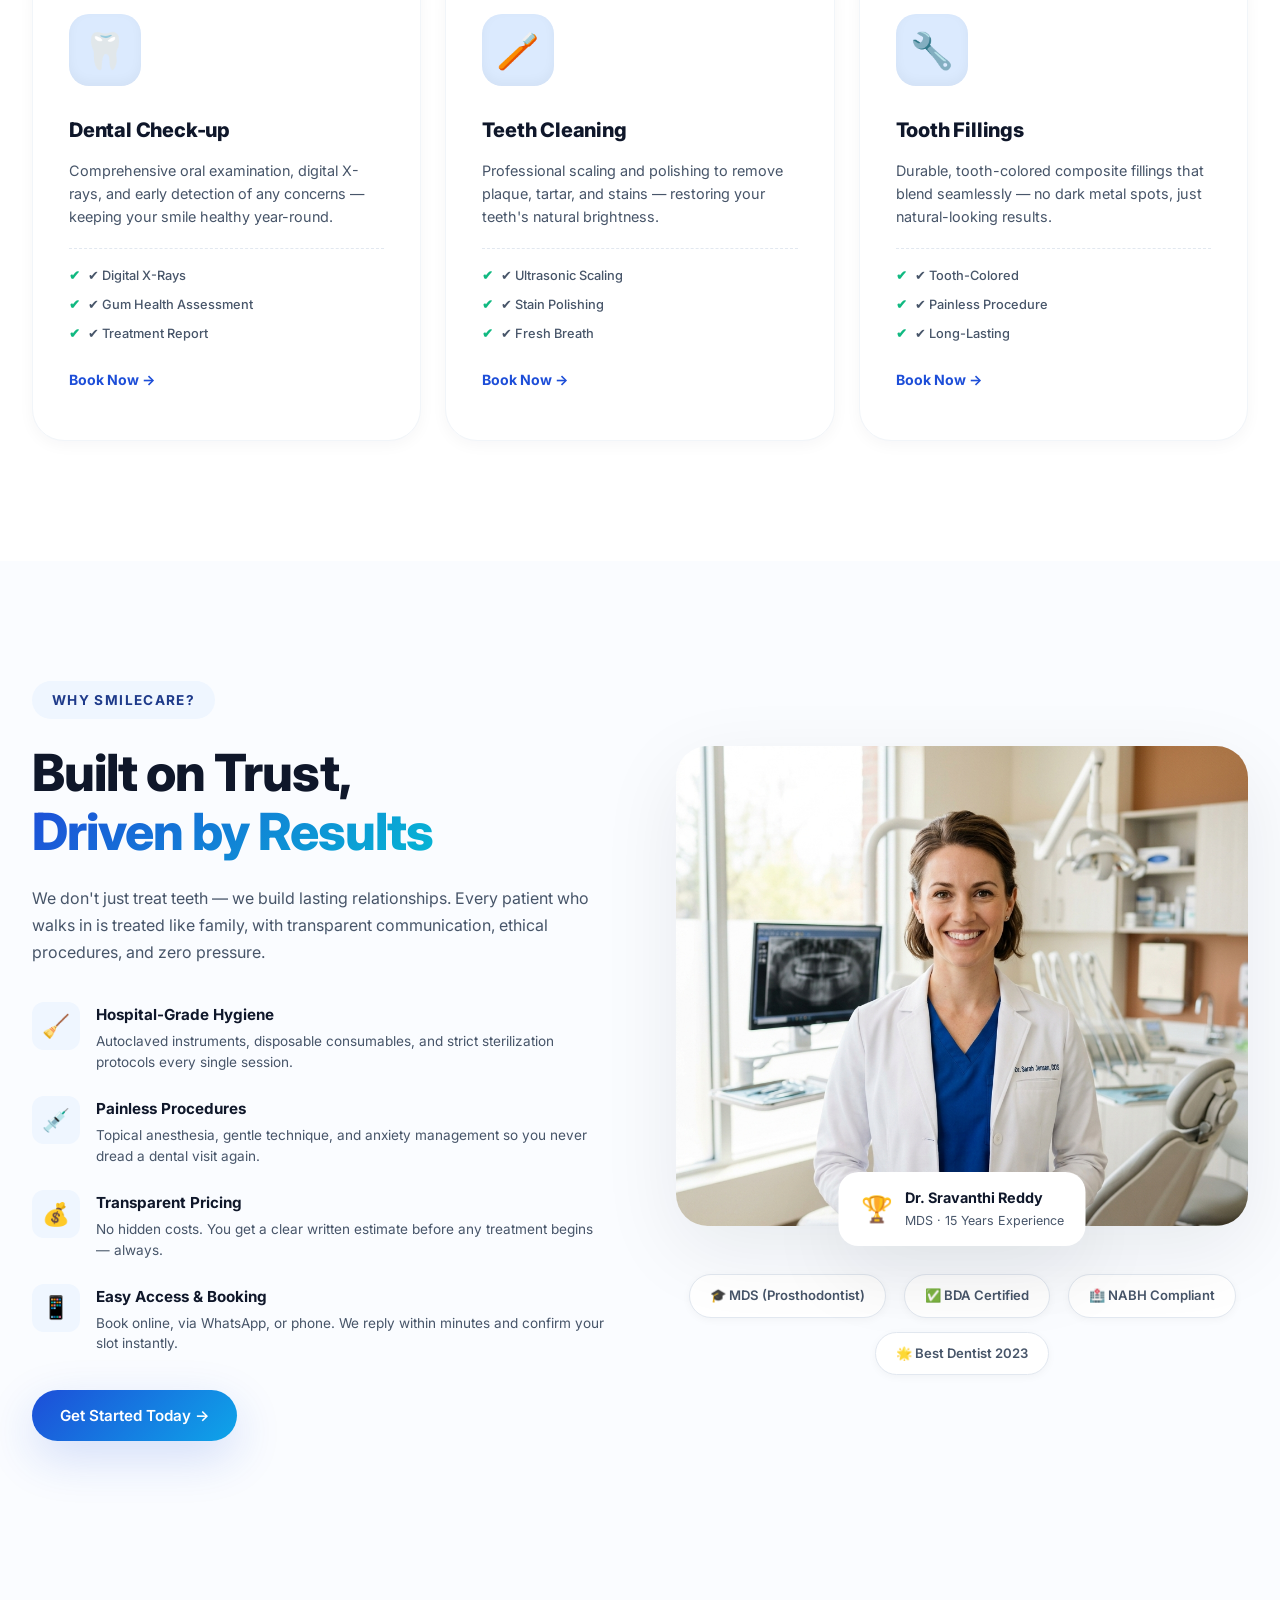
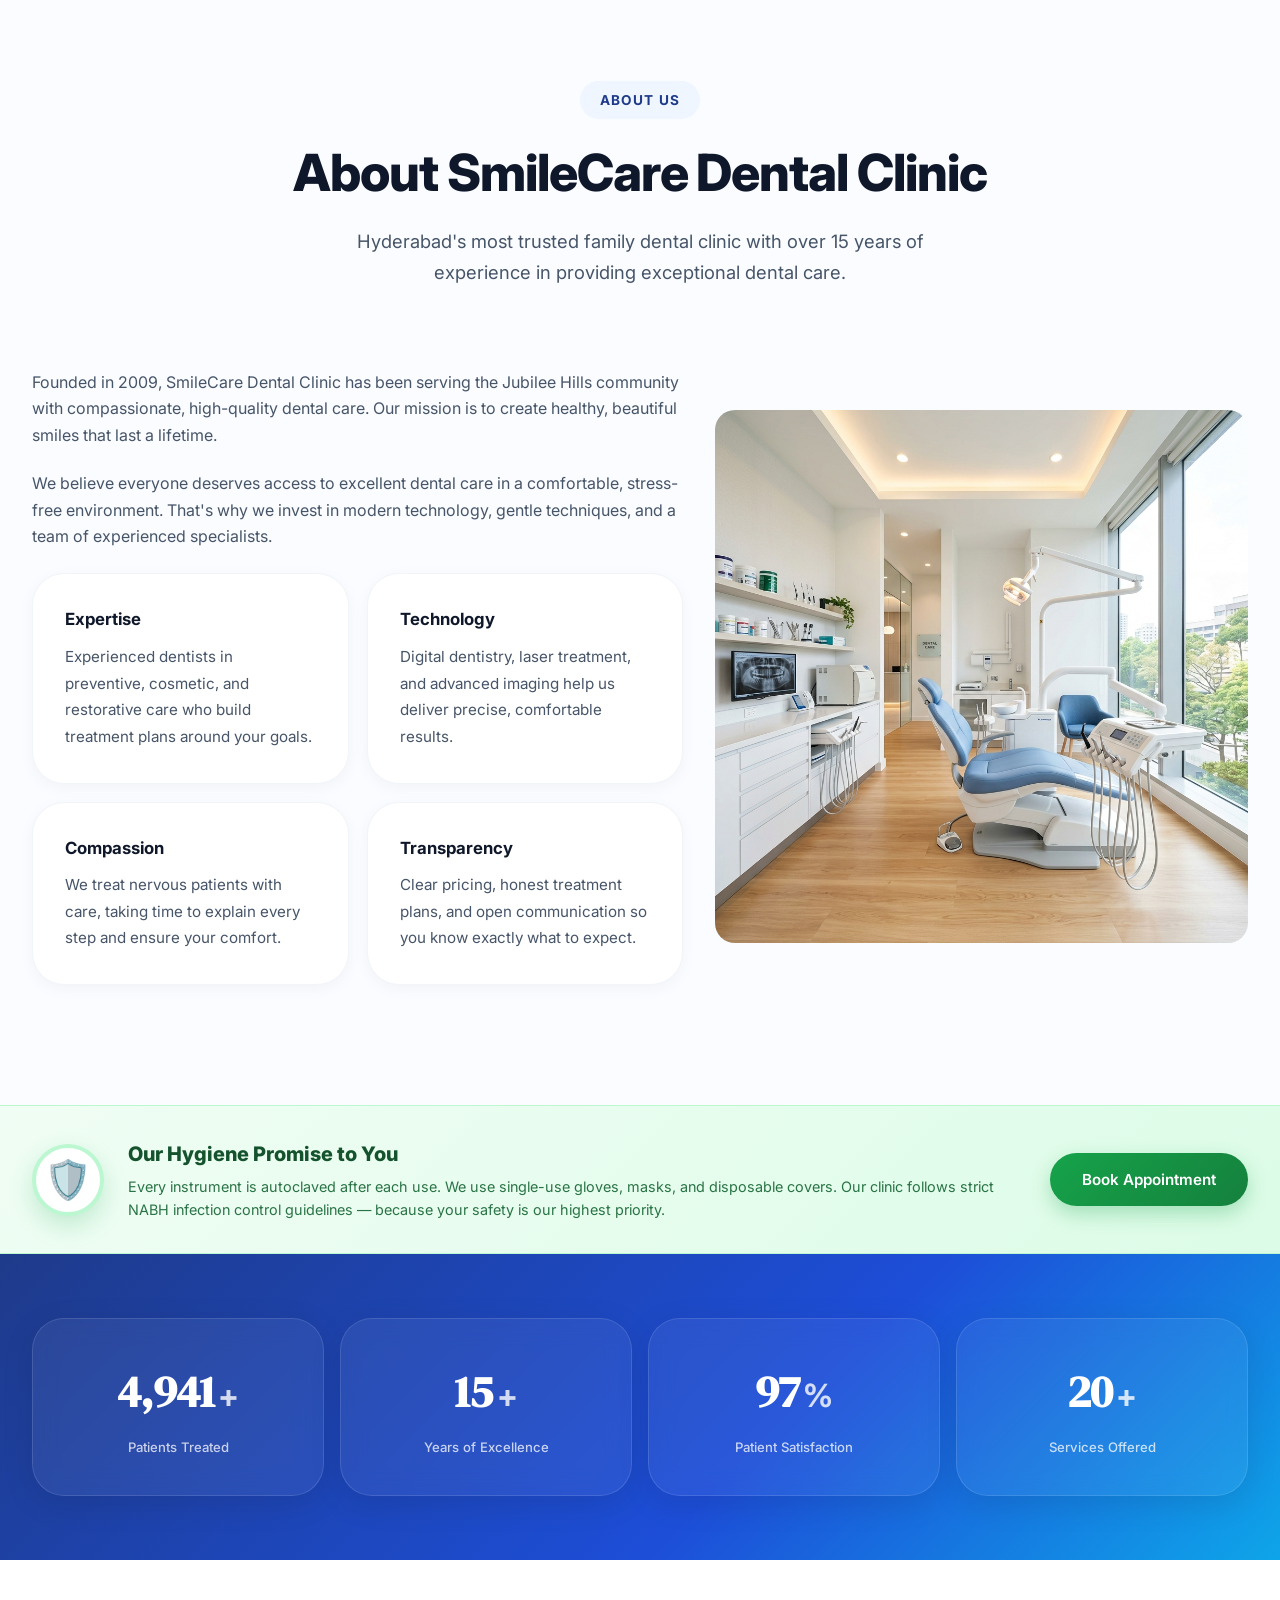
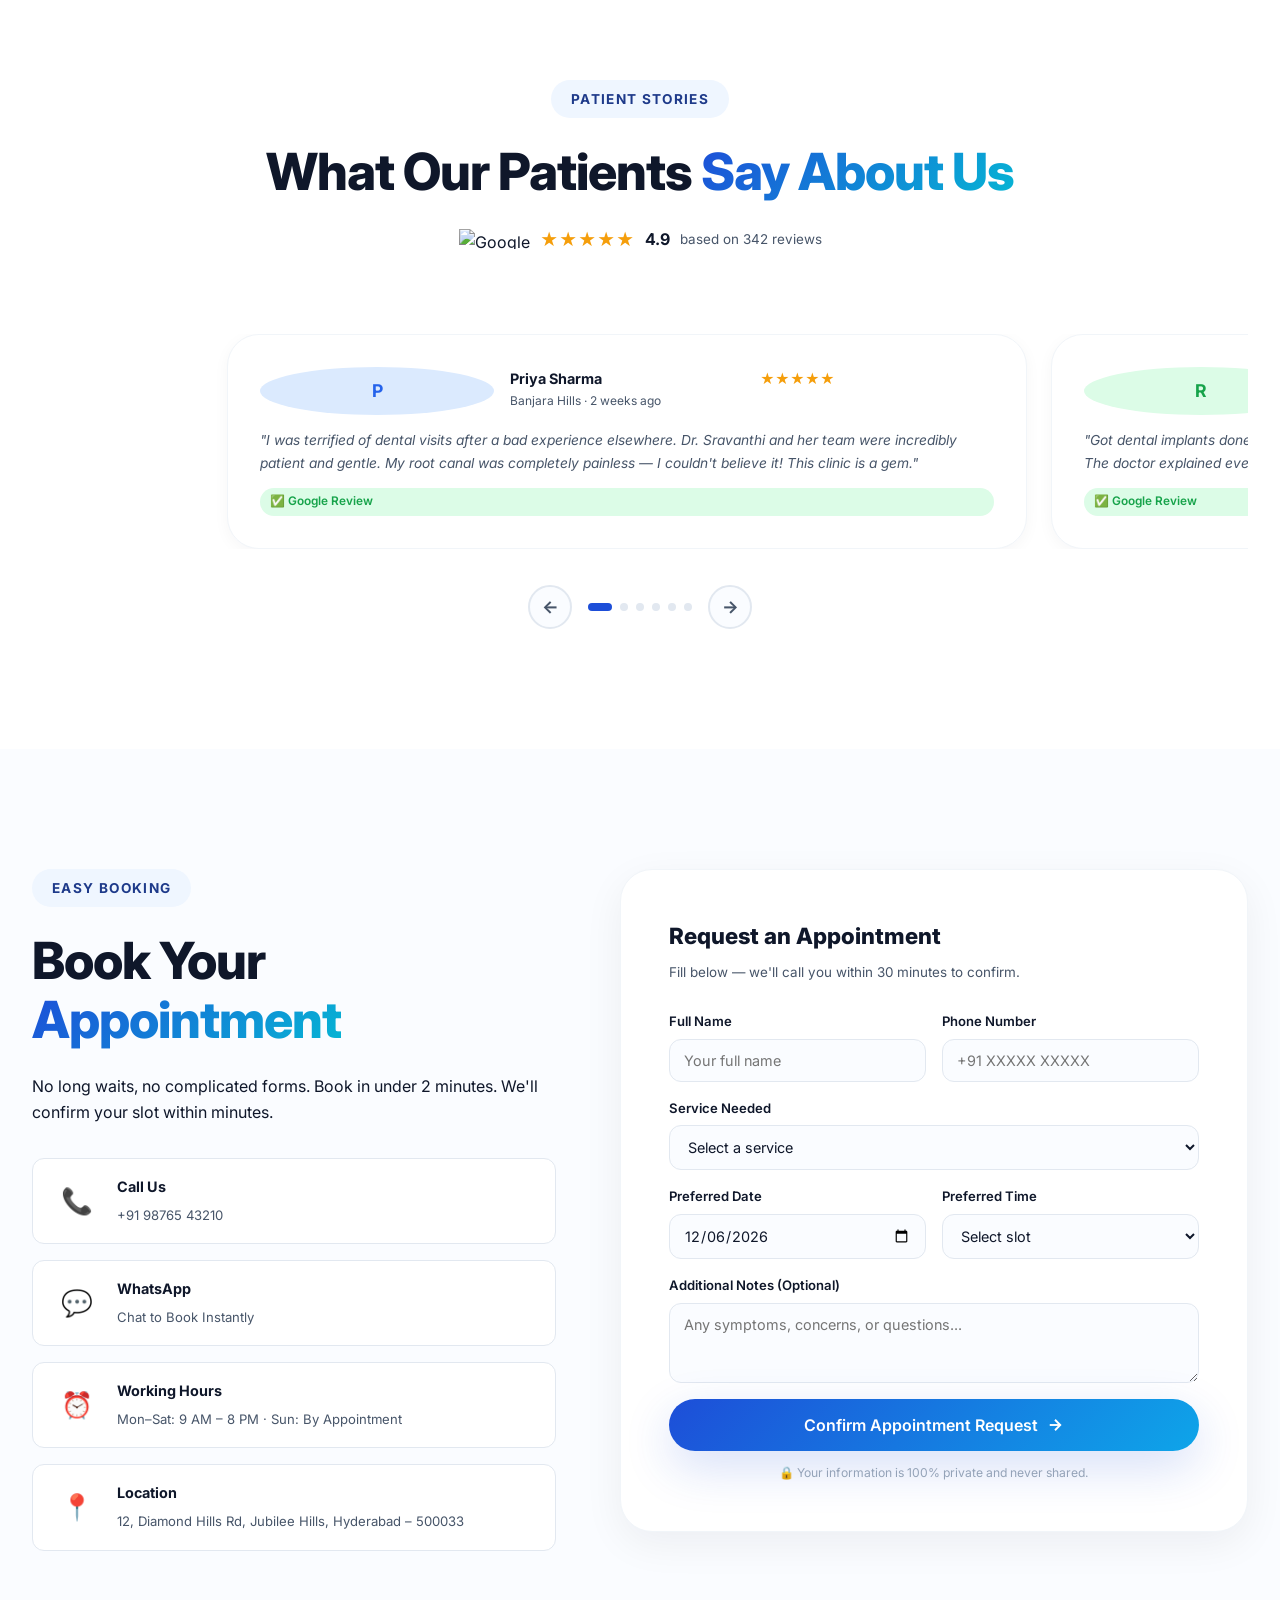
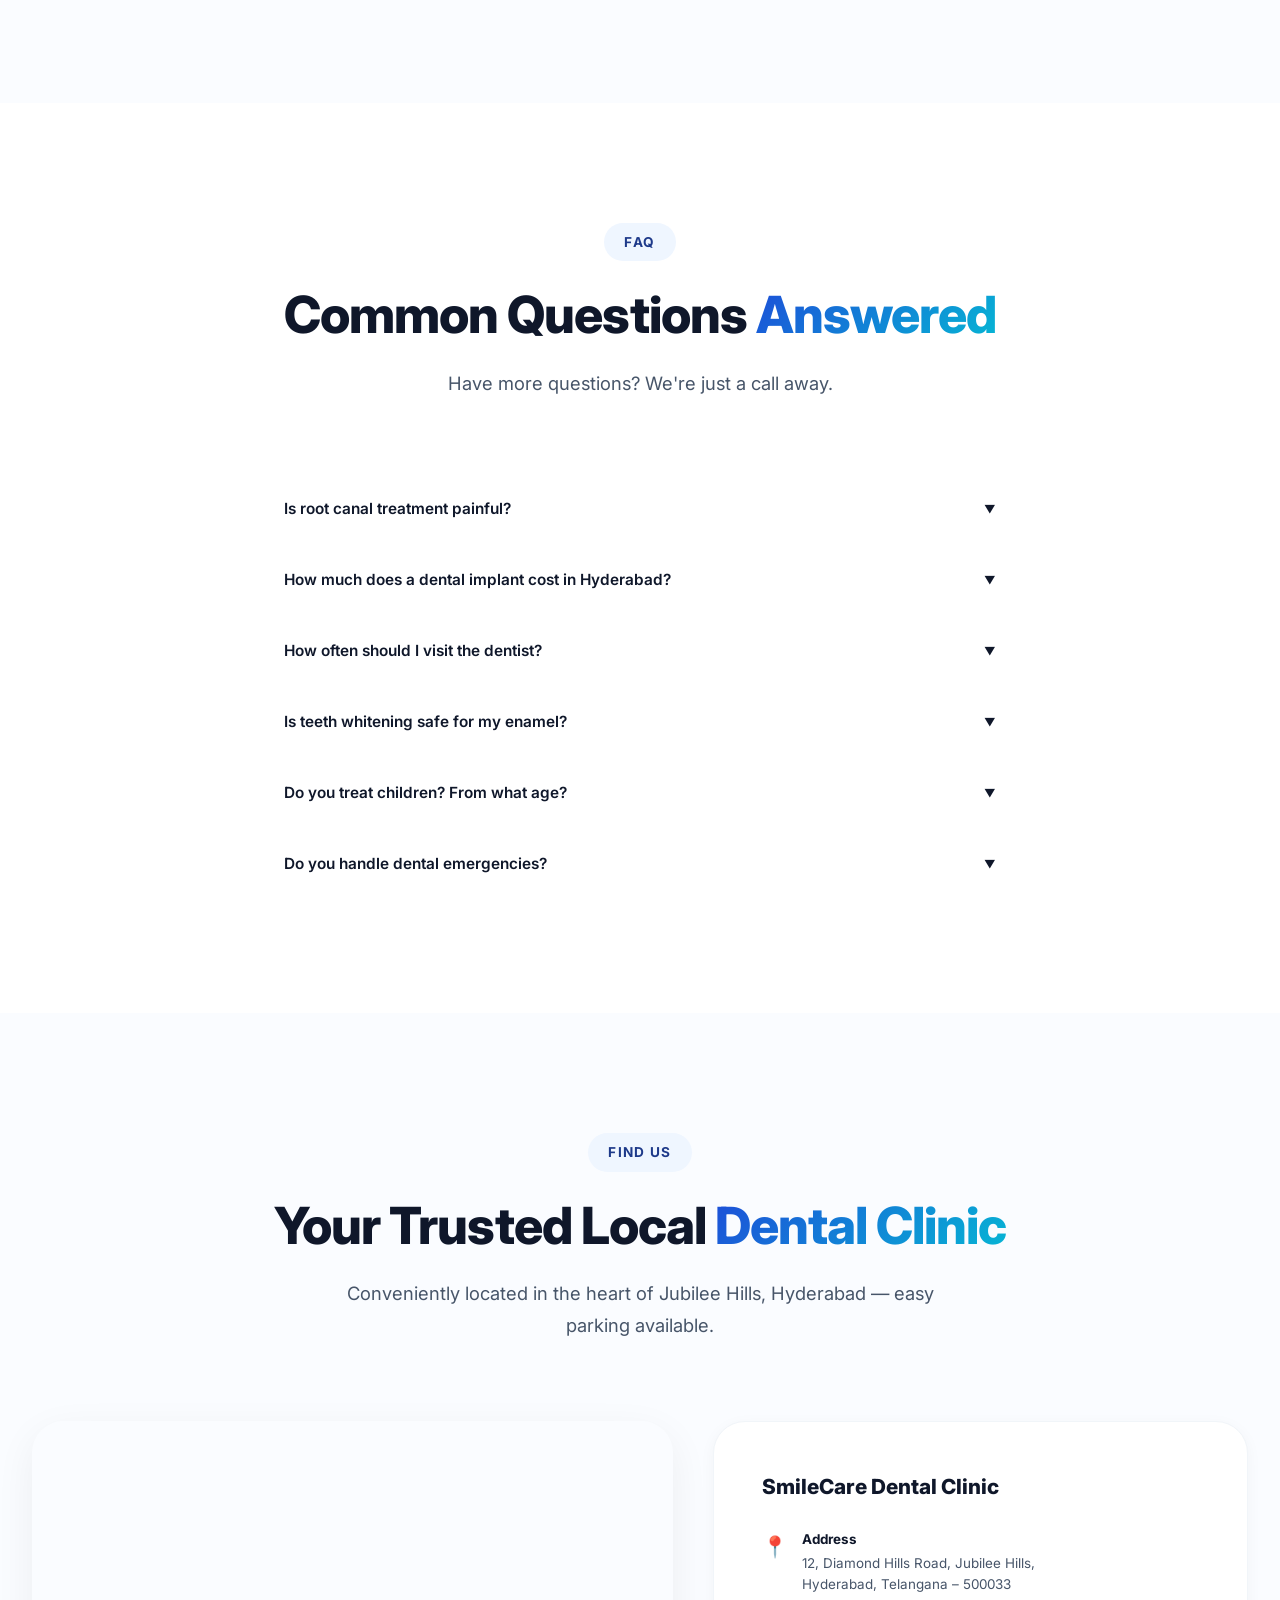
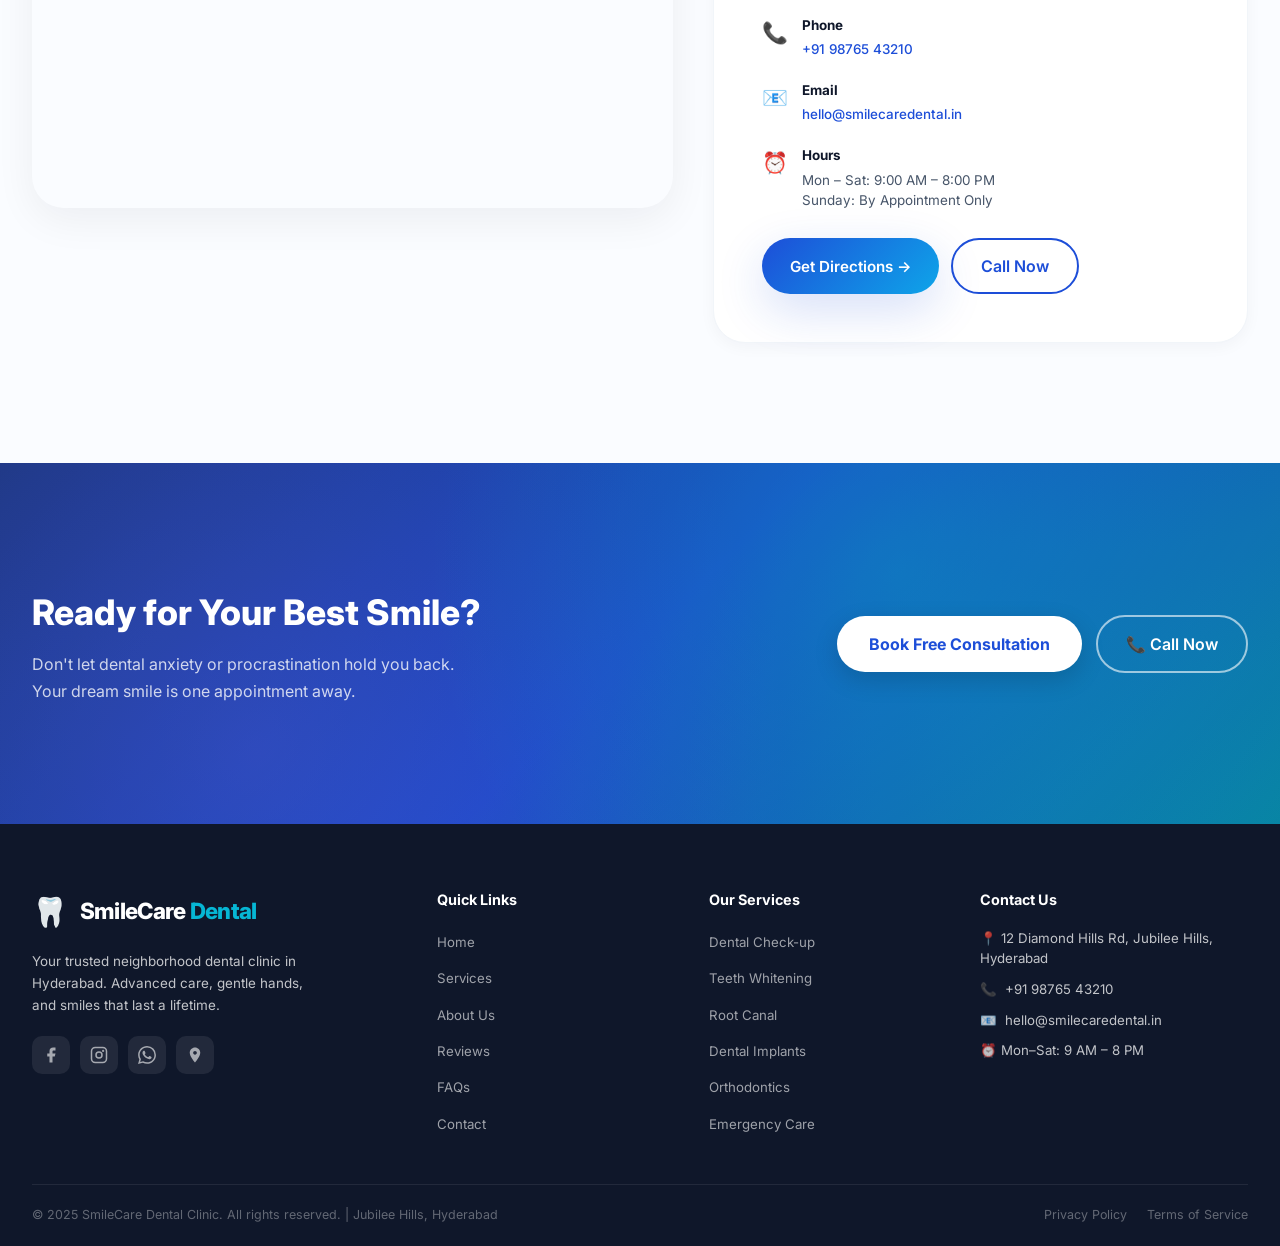
==== commit fe8b72ec: "Remove redundant View Services CTA and improve mobile layout" ====
--- a/index.html
+++ b/index.html
@@ -172,10 +172,6 @@
           <svg width="18" height="18" viewBox="0 0 24 24" fill="currentColor"><path d="M6.62 10.79c1.44 2.83 3.76 5.14 6.59 6.59l2.2-2.2c.27-.27.67-.36 1.02-.24 1.12.37 2.33.57 3.57.57.55 0 1 .45 1 1V20c0 .55-.45 1-1 1-9.39 0-17-7.61-17-17 0-.55.45-1 1-1h3.5c.55 0 1 .45 1 1 0 1.25.2 2.45.57 3.57.11.35.03.74-.25 1.02l-2.2 2.2z"/></svg>
           Call Now
         </a>
-        <a href="#services" class="btn-outline-white btn-lg" id="hero-services">
-          <svg width="18" height="18" viewBox="0 0 24 24" fill="none" stroke="currentColor" stroke-width="2.5"><path d="M12 2l3.09 6.26L22 9.27l-5 4.87 1.18 6.88L12 17.77l-6.18 3.25L7 14.14 2 9.27l6.91-1.01L12 2z"/></svg>
-          View Services
-        </a>
       </div>
     </div>
 
--- a/style.css
+++ b/style.css
@@ -6,34 +6,34 @@
 :root {
   --primary: #1d4ed8;
   --primary-light: #3b82f6;
-  --primary-pale: #dbeafe;
+  --primary-pale: #eff6ff;
   --primary-dark: #1e3a8a;
   --accent: #06b6d4;
   --accent2: #0ea5e9;
-  --green: #16a34a;
-  --pink: #db2777;
-  --purple: #7c3aed;
-  --gold: #ca8a04;
+  --green: #10b981;
+  --pink: #ec4899;
+  --purple: #8b5cf6;
+  --gold: #f59e0b;
 
   --text: #0f172a;
-  --text-muted: #64748b;
+  --text-muted: #475569;
   --text-light: #94a3b8;
-  --bg: #f8faff;
+  --bg: #fafcff;
   --bg-card: #ffffff;
   --border: #e2e8f0;
   --border-light: #f1f5f9;
 
-  --radius: 16px;
-  --radius-sm: 10px;
-  --radius-lg: 24px;
-  --shadow-sm: 0 2px 8px rgba(0, 0, 0, 0.06);
-  --shadow: 0 8px 32px rgba(0, 0, 0, 0.10);
-  --shadow-lg: 0 20px 60px rgba(0, 0, 0, 0.14);
-  --shadow-blue: 0 12px 40px rgba(29, 78, 216, 0.18);
-
-  --nav-h: 72px;
-  --transition: all 0.3s cubic-bezier(0.4, 0, 0.2, 1);
-  --transition-slow: all 0.6s cubic-bezier(0.4, 0, 0.2, 1);
+  --radius: 20px;
+  --radius-sm: 12px;
+  --radius-lg: 32px;
+  --shadow-sm: 0 4px 16px rgba(15, 23, 42, 0.04);
+  --shadow: 0 12px 40px rgba(15, 23, 42, 0.06);
+  --shadow-lg: 0 24px 80px rgba(15, 23, 42, 0.08);
+  --shadow-blue: 0 16px 48px rgba(29, 78, 216, 0.18);
+
+  --nav-h: 84px;
+  --transition: all 0.4s cubic-bezier(0.16, 1, 0.3, 1);
+  --transition-slow: all 0.8s cubic-bezier(0.16, 1, 0.3, 1);
 }
 
 /* ─── Reset ─── */
@@ -45,6 +45,11 @@
   padding: 0;
 }
 
+html, body {
+  max-width: 100%;
+  overflow-x: hidden;
+}
+
 html {
   scroll-behavior: smooth;
   scroll-padding-top: 90px;
@@ -102,14 +107,14 @@
 
 /* ─── Container ─── */
 .container {
-  max-width: 1200px;
+  max-width: 1280px;
   margin: 0 auto;
-  padding: 0 24px;
+  padding: 0 32px;
 }
 
 /* ─── Section ─── */
 .section {
-  padding: 96px 0;
+  padding: 120px 0;
 }
 
 /* ─── Gradient Text ─── */
@@ -143,8 +148,8 @@
 }
 
 .btn-primary.btn-lg {
-  padding: 16px 36px;
-  font-size: 1rem;
+  padding: 18px 44px;
+  font-size: 1.05rem;
 }
 
 .btn-primary.btn-full {
@@ -258,34 +263,38 @@
 /* ─── Section Header ─── */
 .section-header {
   text-align: center;
-  margin-bottom: 60px;
+  margin-bottom: 80px;
 }
 
 .section-tag {
-  display: inline-block;
+  display: inline-flex;
+  align-items: center;
+  gap: 8px;
   background: var(--primary-pale);
-  color: var(--primary);
-  font-weight: 600;
-  font-size: 0.8rem;
-  letter-spacing: 0.08em;
+  color: var(--primary-dark);
+  font-weight: 700;
+  font-size: 0.85rem;
+  letter-spacing: 0.1em;
   text-transform: uppercase;
-  padding: 6px 16px;
+  padding: 8px 20px;
   border-radius: 999px;
-  margin-bottom: 16px;
+  margin-bottom: 24px;
 }
 
 .section-title {
-  font-size: clamp(1.8rem, 4vw, 2.6rem);
+  font-size: clamp(2.2rem, 5vw, 3.2rem);
   font-weight: 800;
-  line-height: 1.2;
-  margin-bottom: 16px;
+  line-height: 1.15;
+  margin-bottom: 24px;
   color: var(--text);
+  letter-spacing: -0.02em;
 }
 
 .section-subtitle {
   color: var(--text-muted);
-  font-size: 1.05rem;
-  max-width: 560px;
+  font-size: 1.15rem;
+  line-height: 1.7;
+  max-width: 640px;
   margin: 0 auto;
 }
 
@@ -304,9 +313,11 @@
 }
 
 .navbar.scrolled {
-  background: rgba(255, 255, 255, 0.97);
-  box-shadow: 0 2px 20px rgba(0, 0, 0, 0.08);
-  backdrop-filter: blur(16px);
+  background: rgba(255, 255, 255, 0.85);
+  box-shadow: var(--shadow-sm);
+  backdrop-filter: blur(24px);
+  -webkit-backdrop-filter: blur(24px);
+  border-bottom: 1px solid rgba(0, 0, 0, 0.04);
 }
 
 .nav-inner {
@@ -320,11 +331,12 @@
 .brand {
   display: flex;
   align-items: center;
-  gap: 10px;
+  gap: 12px;
   font-weight: 800;
-  font-size: 1.25rem;
+  font-size: 1.4rem;
   color: #fff;
   transition: var(--transition);
+  letter-spacing: -0.02em;
 }
 
 .brand:hover .brand-icon {
@@ -335,14 +347,13 @@
   0% {
     transform: translateY(0);
   }
-
   100% {
     transform: translateY(-4px) rotate(12deg);
   }
 }
 
 .brand-icon {
-  font-size: 1.6rem;
+  font-size: 1.8rem;
   transition: transform 0.3s;
 }
 
@@ -359,27 +370,28 @@
 }
 
 .brand-text {
-  letter-spacing: -0.02em;
+  letter-spacing: -0.03em;
 }
 
 .nav-links {
   display: flex;
   align-items: center;
-  gap: 6px;
+  gap: 8px;
 }
 
 .nav-link {
-  font-size: 0.88rem;
-  font-weight: 500;
-  color: rgba(255, 255, 255, 0.9);
-  padding: 7px 12px;
-  border-radius: 8px;
+  font-size: 0.95rem;
+  font-weight: 600;
+  color: rgba(255, 255, 255, 0.95);
+  padding: 8px 16px;
+  border-radius: 999px;
   transition: var(--transition);
 }
 
 .nav-link:hover {
   background: rgba(255, 255, 255, 0.15);
   color: #fff;
+  transform: translateY(-1px);
 }
 
 .navbar.scrolled .nav-link {
@@ -387,8 +399,9 @@
 }
 
 .navbar.scrolled .nav-link:hover {
-  background: var(--primary-pale);
+  background: var(--bg);
   color: var(--primary);
+  box-shadow: inset 0 0 0 1px var(--border);
 }
 
 .navbar.scrolled .nav-link.active-nav {
@@ -509,10 +522,10 @@
 
 .hero-inner {
   display: grid;
-  grid-template-columns: 1fr 1fr;
-  gap: 64px;
-  align-items: center;
-  padding: 80px 24px 100px;
+  grid-template-columns: 1fr 1.1fr;
+  gap: 80px;
+  align-items: center;
+  padding: 100px 32px 140px;
   position: relative;
   z-index: 1;
 }
@@ -553,12 +566,12 @@
 }
 
 .hero-title {
-  font-size: clamp(2.4rem, 5vw, 3.8rem);
+  font-size: clamp(2.8rem, 5.5vw, 4.4rem);
   font-weight: 900;
   color: #fff;
-  line-height: 1.1;
-  margin-bottom: 20px;
-  letter-spacing: -0.03em;
+  line-height: 1.05;
+  margin-bottom: 24px;
+  letter-spacing: -0.04em;
 }
 
 .hero-title .gradient-text {
@@ -569,11 +582,11 @@
 }
 
 .hero-subtitle {
-  font-size: 1.1rem;
-  color: rgba(255, 255, 255, 0.8);
-  max-width: 440px;
-  margin-bottom: 36px;
-  line-height: 1.7;
+  font-size: 1.25rem;
+  color: rgba(255, 255, 255, 0.85);
+  max-width: 520px;
+  margin-bottom: 40px;
+  line-height: 1.65;
 }
 
 .hero-subtitle strong {
@@ -589,7 +602,7 @@
   border: 1px solid rgba(255, 255, 255, 0.15);
   border-radius: var(--radius);
   padding: 0;
-  margin-bottom: 36px;
+  margin-bottom: 40px;
   backdrop-filter: blur(12px);
   overflow: hidden;
 }
@@ -624,22 +637,23 @@
 }
 
 .trust-item strong {
-  font-size: 1.05rem;
-  font-weight: 700;
+  font-size: 1.15rem;
+  font-weight: 800;
   line-height: 1.2;
 }
 
 .trust-item span {
-  font-size: 0.72rem;
-  color: rgba(255, 255, 255, 0.6);
+  font-size: 0.8rem;
+  color: rgba(255, 255, 255, 0.7);
   white-space: nowrap;
 }
 
 .hero-actions {
   display: flex;
   align-items: center;
-  gap: 16px;
+  gap: 20px;
   flex-wrap: wrap;
+  margin-top: 0;
 }
 
 /* Hero Visual */
@@ -903,11 +917,17 @@
 }
 
 .about-card {
-  background: #fff;
-  border: 1px solid var(--border);
-  border-radius: var(--radius);
-  padding: 24px;
+  background: var(--bg-card);
+  border: 1px solid var(--border-light);
+  border-radius: var(--radius-lg);
+  padding: 32px;
   box-shadow: var(--shadow-sm);
+  transition: var(--transition);
+}
+
+.about-card:hover {
+  box-shadow: var(--shadow);
+  transform: translateY(-4px);
 }
 
 .about-card h3 {
@@ -930,35 +950,54 @@
 }
 
 .service-card {
-  background: #fff;
-  border: 1px solid var(--border);
-  border-radius: var(--radius);
-  padding: 36px 32px;
-  transition: all 0.4s cubic-bezier(0.4, 0, 0.2, 1);
+  background: var(--bg-card);
+  border: 1px solid var(--border-light);
+  border-radius: var(--radius-lg);
+  padding: 48px 36px;
+  transition: var(--transition-slow);
   animation-delay: var(--delay, 0s);
   display: flex;
   flex-direction: column;
+  box-shadow: var(--shadow-sm);
+  position: relative;
+  overflow: hidden;
+}
+
+.service-card::after {
+  content: '';
+  position: absolute;
+  top: 0;
+  left: 0;
+  right: 0;
+  height: 4px;
+  background: linear-gradient(90deg, var(--primary), var(--accent));
+  opacity: 0;
+  transition: var(--transition);
 }
 
 .service-card:hover {
-  transform: translateY(-8px);
-  box-shadow: 0 20px 40px rgba(0, 0, 0, 0.08);
-  border-color: var(--primary-light);
+  transform: translateY(-12px);
+  box-shadow: var(--shadow-lg);
+  border-color: transparent;
+}
+
+.service-card:hover::after {
+  opacity: 1;
 }
 
 .sc-icon {
-  width: 64px;
-  height: 64px;
-  background: var(--c, #dbeafe);
-  border-radius: 18px;
+  width: 72px;
+  height: 72px;
+  background: var(--c, var(--primary-pale));
+  border-radius: 20px;
   display: flex;
   align-items: center;
   justify-content: center;
-  font-size: 1.8rem;
-  margin-bottom: 24px;
+  font-size: 2.2rem;
+  margin-bottom: 28px;
   position: relative;
-  transition: var(--transition);
-  box-shadow: inset 0 -4px 10px rgba(0, 0, 0, 0.05);
+  transition: var(--transition-slow);
+  box-shadow: inset 0 -4px 12px rgba(0, 0, 0, 0.04);
 }
 
 .service-card:hover .sc-icon {
@@ -1249,18 +1288,21 @@
 .stat-card {
   text-align: center;
   color: #fff;
-  padding: 28px 16px;
-  border-radius: var(--radius);
-  background: rgba(255, 255, 255, 0.1);
-  border: 1px solid rgba(255, 255, 255, 0.15);
-  backdrop-filter: blur(8px);
-  transition: var(--transition);
+  padding: 36px 20px;
+  border-radius: var(--radius-lg);
+  background: rgba(255, 255, 255, 0.06);
+  border: 1px solid rgba(255, 255, 255, 0.12);
+  backdrop-filter: blur(12px);
+  transition: var(--transition-slow);
   animation-delay: var(--delay, 0s);
+  box-shadow: 0 8px 32px rgba(0, 0, 0, 0.1);
 }
 
 .stat-card:hover {
-  background: rgba(255, 255, 255, 0.18);
-  transform: translateY(-4px);
+  background: rgba(255, 255, 255, 0.12);
+  transform: translateY(-8px);
+  box-shadow: 0 16px 40px rgba(0, 0, 0, 0.2);
+  border-color: rgba(255, 255, 255, 0.25);
 }
 
 .stat-num {
@@ -1336,19 +1378,21 @@
   width: 100%;
   max-width: 800px;
   margin: 0 auto;
-  background: var(--bg);
-  border: 1px solid var(--border);
-  border-radius: var(--radius);
-  padding: 20px;
-  transition: var(--transition);
+  background: var(--bg-card);
+  border: 1px solid var(--border-light);
+  border-radius: var(--radius-lg);
+  padding: 32px;
+  transition: var(--transition-slow);
   flex-shrink: 0;
   display: flex;
   flex-direction: column;
+  box-shadow: var(--shadow-sm);
 }
 
 .review-card:hover {
   box-shadow: var(--shadow);
-  border-color: var(--primary-light);
+  border-color: transparent;
+  transform: translateY(-4px);
 }
 
 .rc-header {
@@ -1516,11 +1560,11 @@
 }
 
 .book-form-wrap {
-  background: #fff;
+  background: var(--bg-card);
   border-radius: var(--radius-lg);
-  padding: 40px;
+  padding: 48px;
   box-shadow: var(--shadow);
-  border: 1px solid var(--border);
+  border: 1px solid var(--border-light);
 }
 
 .book-form h3 {
@@ -1759,11 +1803,17 @@
 }
 
 .li-card {
-  background: #fff;
-  border: 1px solid var(--border);
+  background: var(--bg-card);
+  border: 1px solid var(--border-light);
   border-radius: var(--radius-lg);
-  padding: 36px;
+  padding: 48px;
   box-shadow: var(--shadow-sm);
+  transition: var(--transition-slow);
+}
+
+.li-card:hover {
+  box-shadow: var(--shadow);
+  transform: translateY(-4px);
 }
 
 .li-card h3 {
@@ -1824,7 +1874,7 @@
 .cta-banner {
   position: relative;
   background: #0f172a;
-  padding: 100px 0;
+  padding: 120px 0;
   overflow: hidden;
 }
 
@@ -1894,7 +1944,6 @@
   padding: 64px 0 0;
 }
 
-.footer-inner {}
 
 .footer-grid {
   display: grid;
@@ -2140,6 +2189,32 @@
 }
 
 @media (max-width: 768px) {
+  .container {
+    padding: 0 16px;
+  }
+
+  .nav-inner {
+    gap: 12px;
+  }
+
+  .brand {
+    font-size: 1.15rem;
+    gap: 8px;
+  }
+
+  .brand-icon {
+    font-size: 1.4rem;
+  }
+
+  .nav-cta-group {
+    gap: 10px;
+  }
+
+  .nav-book {
+    padding: 10px 18px;
+    font-size: 0.85rem;
+  }
+
   .section {
     padding: 64px 0;
   }
@@ -2148,7 +2223,7 @@
     position: fixed;
     top: var(--nav-h);
     left: 0;
-    width: 100vw;
+    width: 100%;
     height: calc(100vh - var(--nav-h));
     background: rgba(0, 0, 0, 0.6);
     backdrop-filter: blur(4px);
@@ -2275,6 +2350,8 @@
   .hero-actions {
     flex-direction: column;
     width: 100%;
+    gap: 14px;
+    margin-top: 0;
   }
 
   .hero-actions .btn-primary,
@@ -2479,6 +2556,7 @@
     color: #374151;
     display: -webkit-box;
     -webkit-line-clamp: 3;
+    line-clamp: 3;
     -webkit-box-orient: vertical;
     overflow: hidden;
   }
@@ -2555,6 +2633,40 @@
 }
 
 @media (max-width: 480px) {
+  .container {
+    padding: 0 14px;
+  }
+
+  .brand {
+    font-size: 1.05rem;
+    gap: 6px;
+  }
+
+  .brand-icon {
+    font-size: 1.25rem;
+  }
+
+  .nav-inner {
+    gap: 8px;
+  }
+
+  .nav-cta-group {
+    gap: 8px;
+  }
+
+  .nav-book {
+    padding: 8px 14px;
+    font-size: 0.78rem;
+  }
+
+  .hamburger {
+    padding: 4px;
+  }
+
+  .hamburger span {
+    width: 20px;
+  }
+
   .hero-title {
     font-size: 1.8rem;
   }
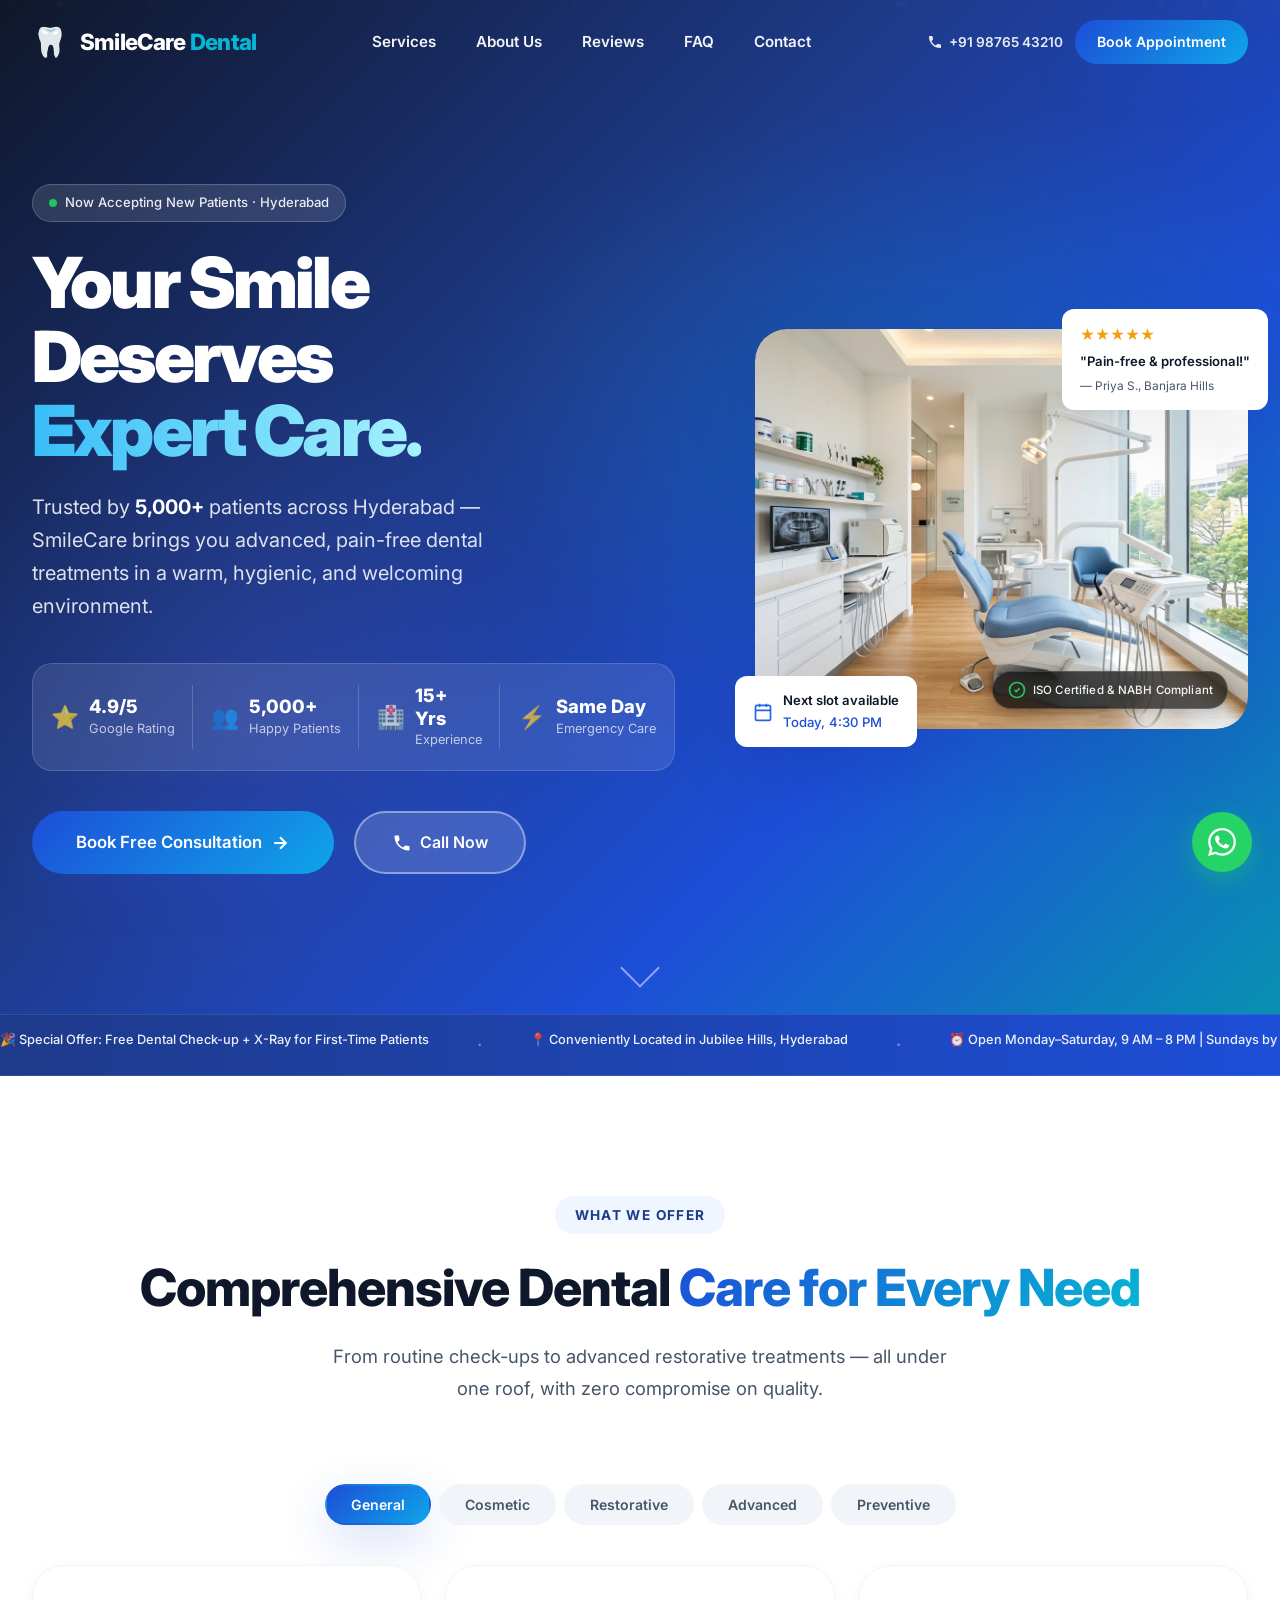
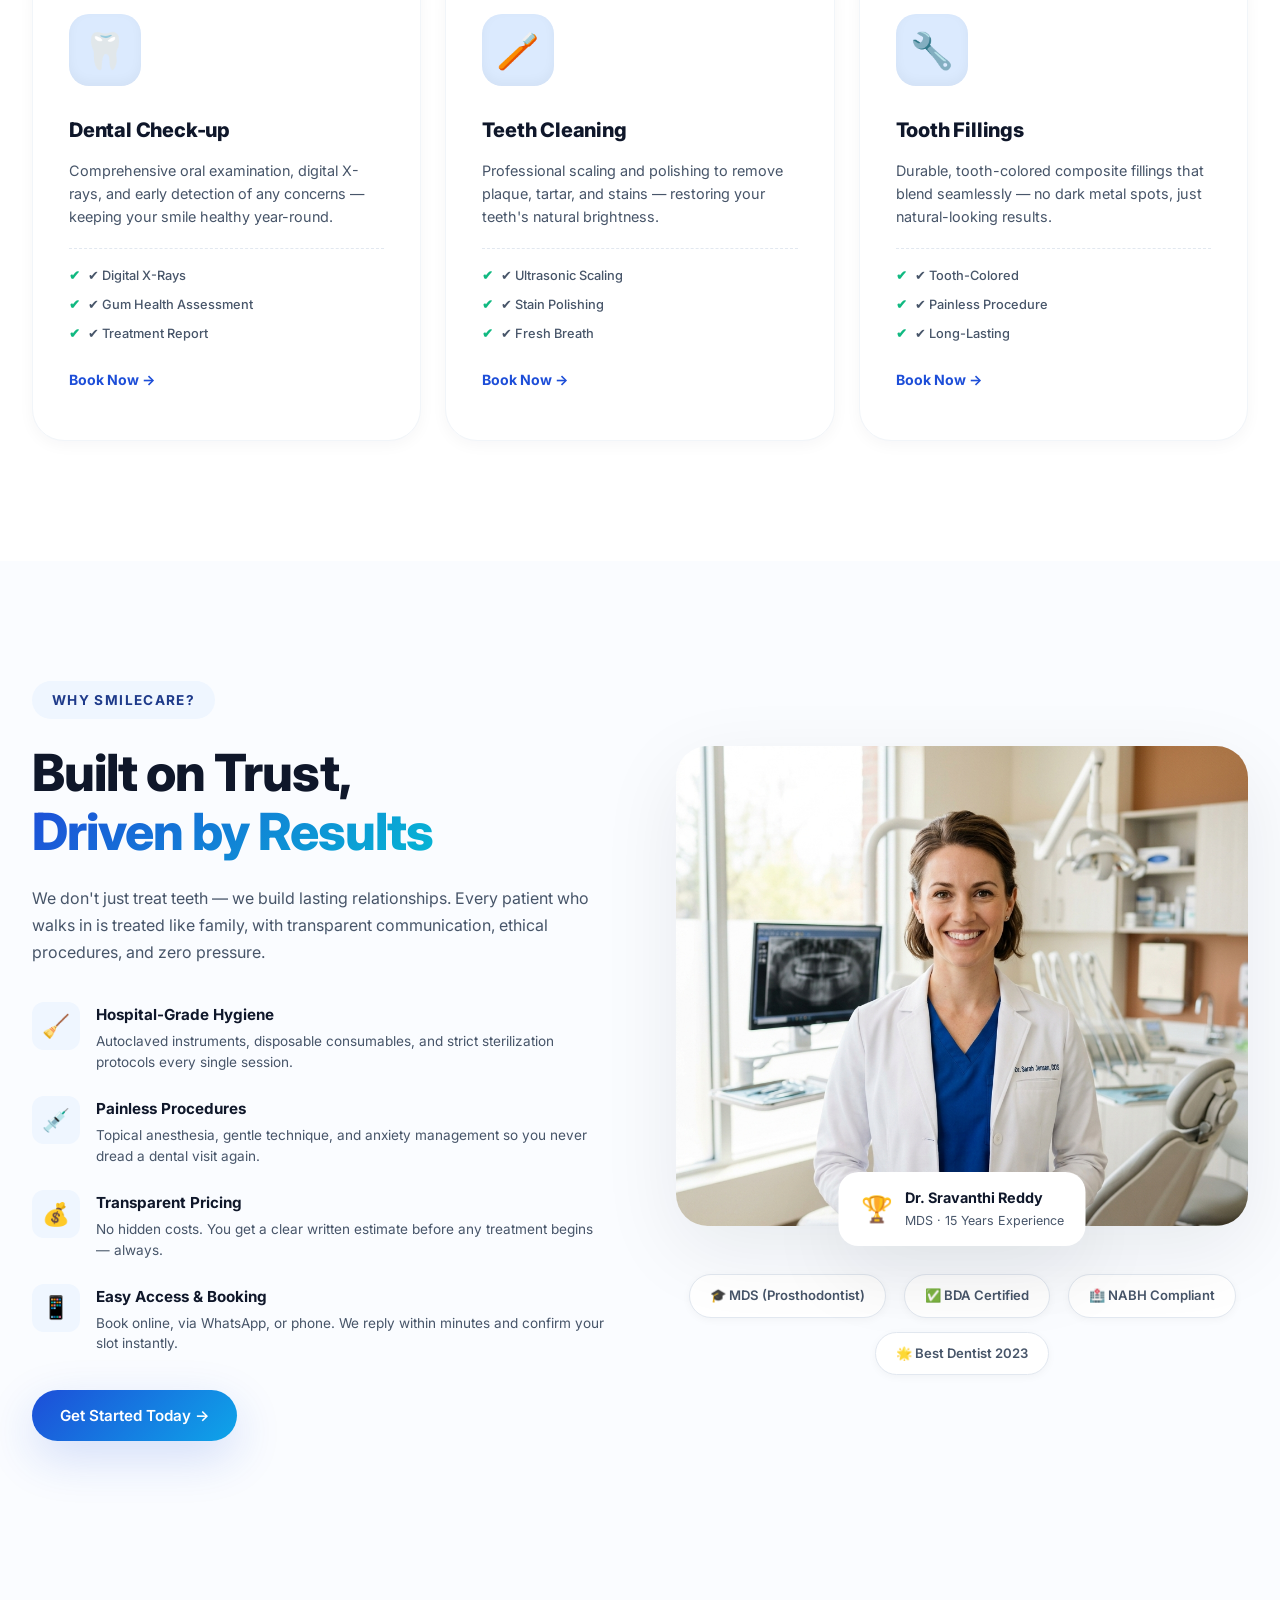
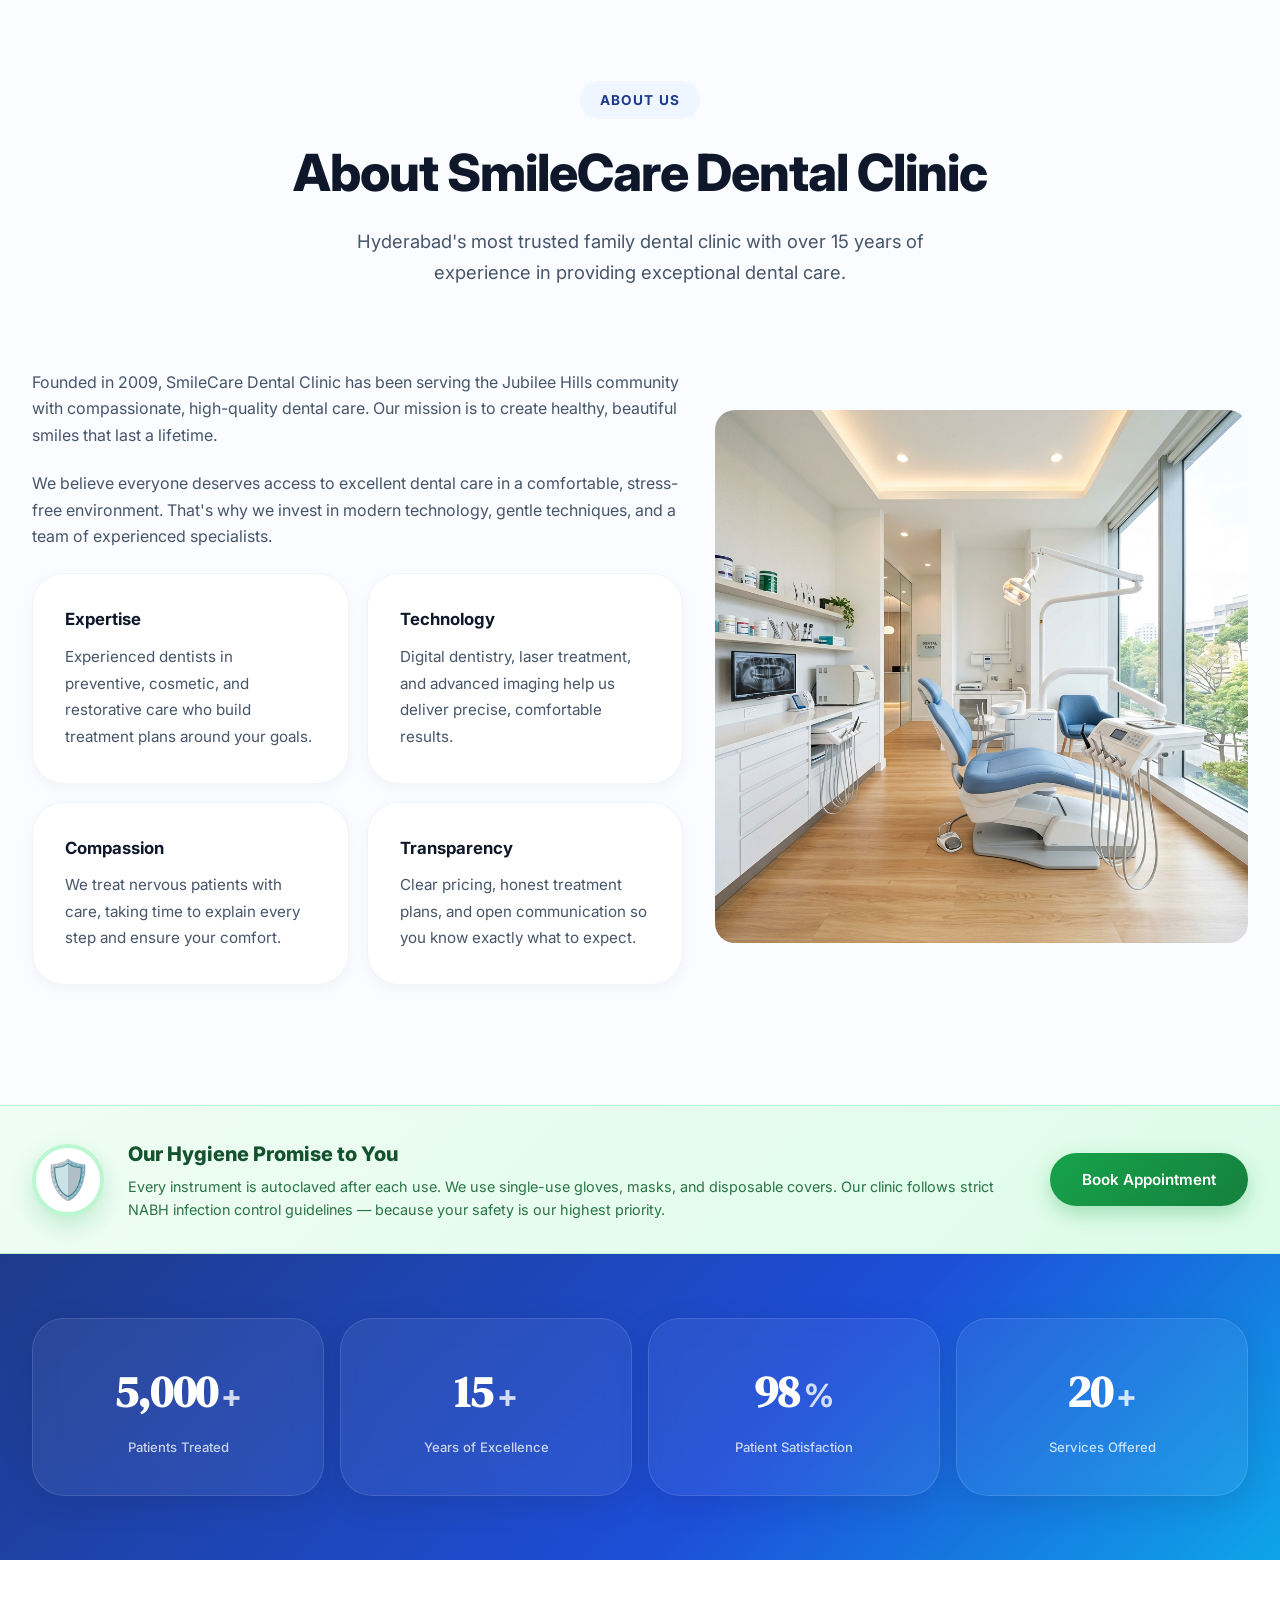
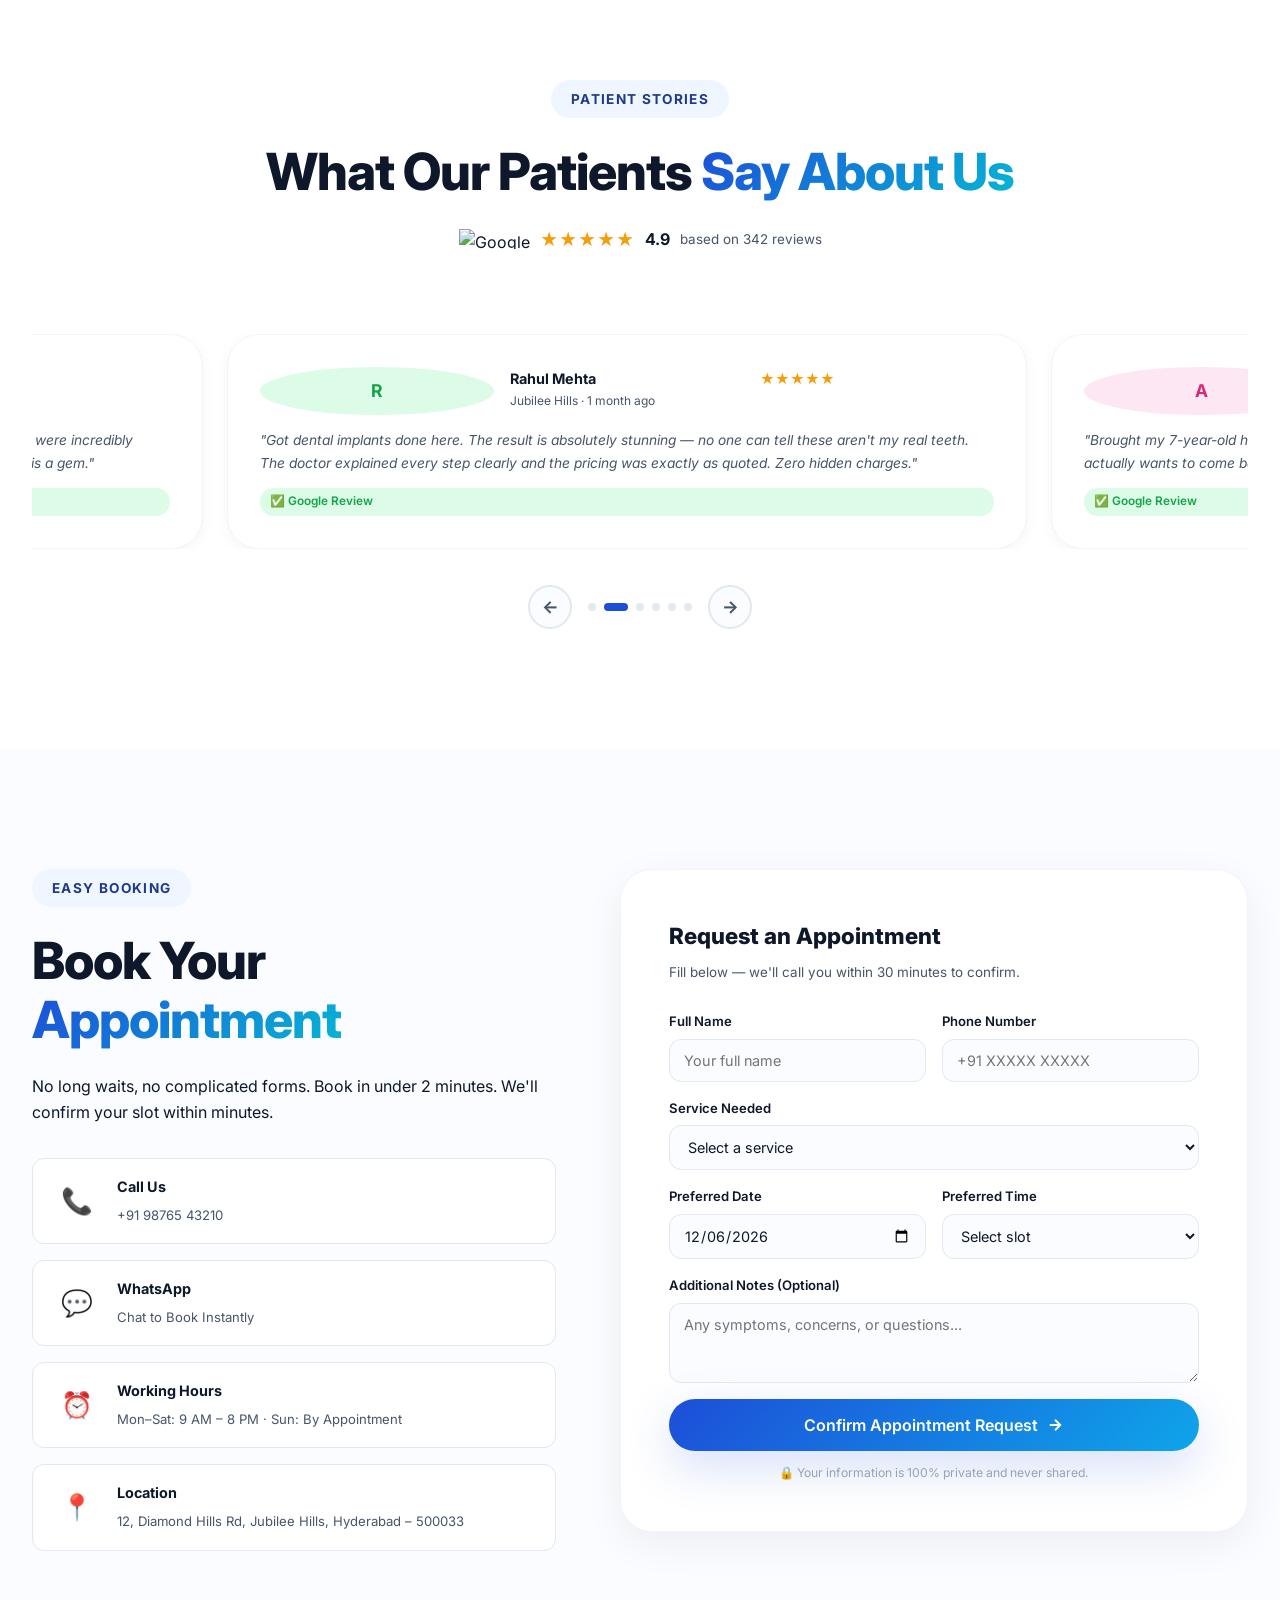
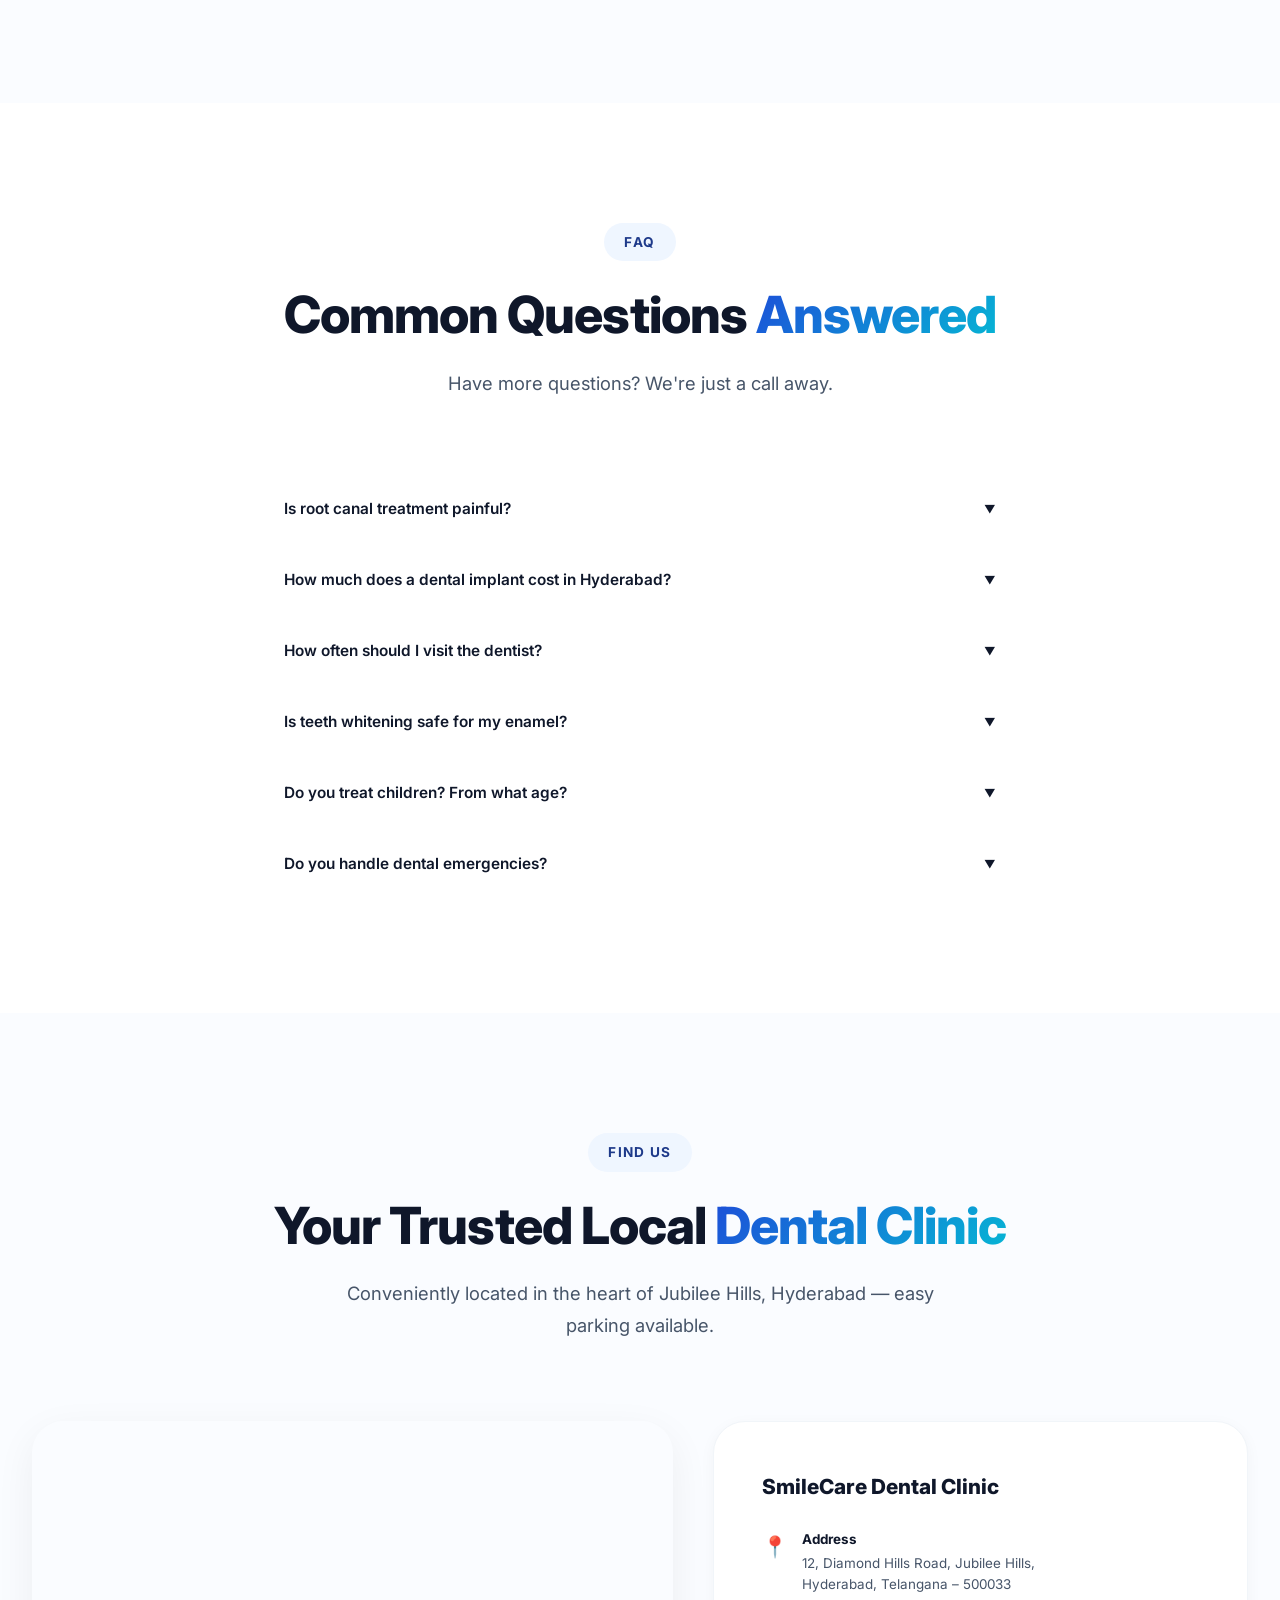
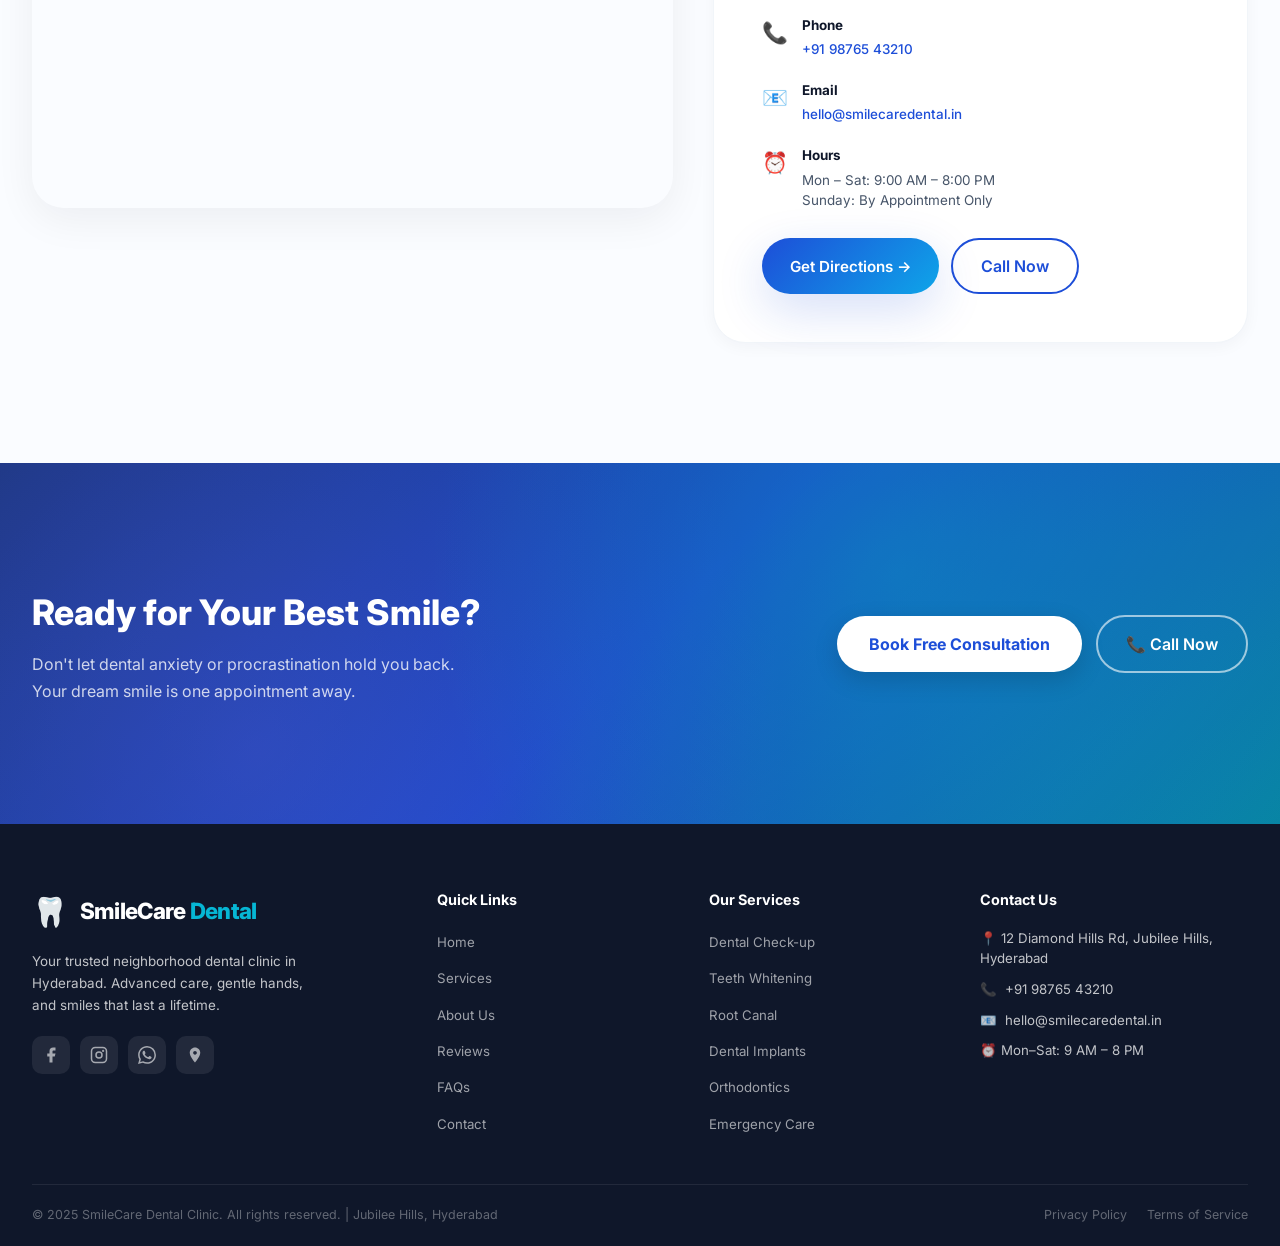
==== commit 4417468b: "Fix Call Now button icon alignment on mobile" ====
--- a/index.html
+++ b/index.html
@@ -166,10 +166,10 @@
       <div class="hero-actions">
         <a href="#book" class="btn-primary btn-lg pulse-btn" id="hero-book">
           Book Free Consultation
-          <svg width="18" height="18" viewBox="0 0 24 24" fill="none" stroke="currentColor" stroke-width="2.5"><path d="M5 12h14"/><path d="m12 5 7 7-7 7"/></svg>
+          <svg width="20" height="20" viewBox="0 0 24 24" fill="none" stroke="currentColor" stroke-width="2.5"><path d="M5 12h14"/><path d="m12 5 7 7-7 7"/></svg>
         </a>
         <a href="tel:+919876543210" class="btn-ghost btn-lg" id="hero-call">
-          <svg width="18" height="18" viewBox="0 0 24 24" fill="currentColor"><path d="M6.62 10.79c1.44 2.83 3.76 5.14 6.59 6.59l2.2-2.2c.27-.27.67-.36 1.02-.24 1.12.37 2.33.57 3.57.57.55 0 1 .45 1 1V20c0 .55-.45 1-1 1-9.39 0-17-7.61-17-17 0-.55.45-1 1-1h3.5c.55 0 1 .45 1 1 0 1.25.2 2.45.57 3.57.11.35.03.74-.25 1.02l-2.2 2.2z"/></svg>
+          <svg width="20" height="20" viewBox="0 0 24 24" fill="currentColor"><path d="M6.62 10.79c1.44 2.83 3.76 5.14 6.59 6.59l2.2-2.2c.27-.27.67-.36 1.02-.24 1.12.37 2.33.57 3.57.57.55 0 1 .45 1 1V20c0 .55-.45 1-1 1-9.39 0-17-7.61-17-17 0-.55.45-1 1-1h3.5c.55 0 1 .45 1 1 0 1.25.2 2.45.57 3.57.11.35.03.74-.25 1.02l-2.2 2.2z"/></svg>
           Call Now
         </a>
       </div>
--- a/style.css
+++ b/style.css
@@ -2352,6 +2352,12 @@
     width: 100%;
     gap: 14px;
     margin-top: 0;
+    position: relative;
+    z-index: 5;
+  }
+
+  .hero-scroll {
+    display: none;
   }
 
   .hero-actions .btn-primary,
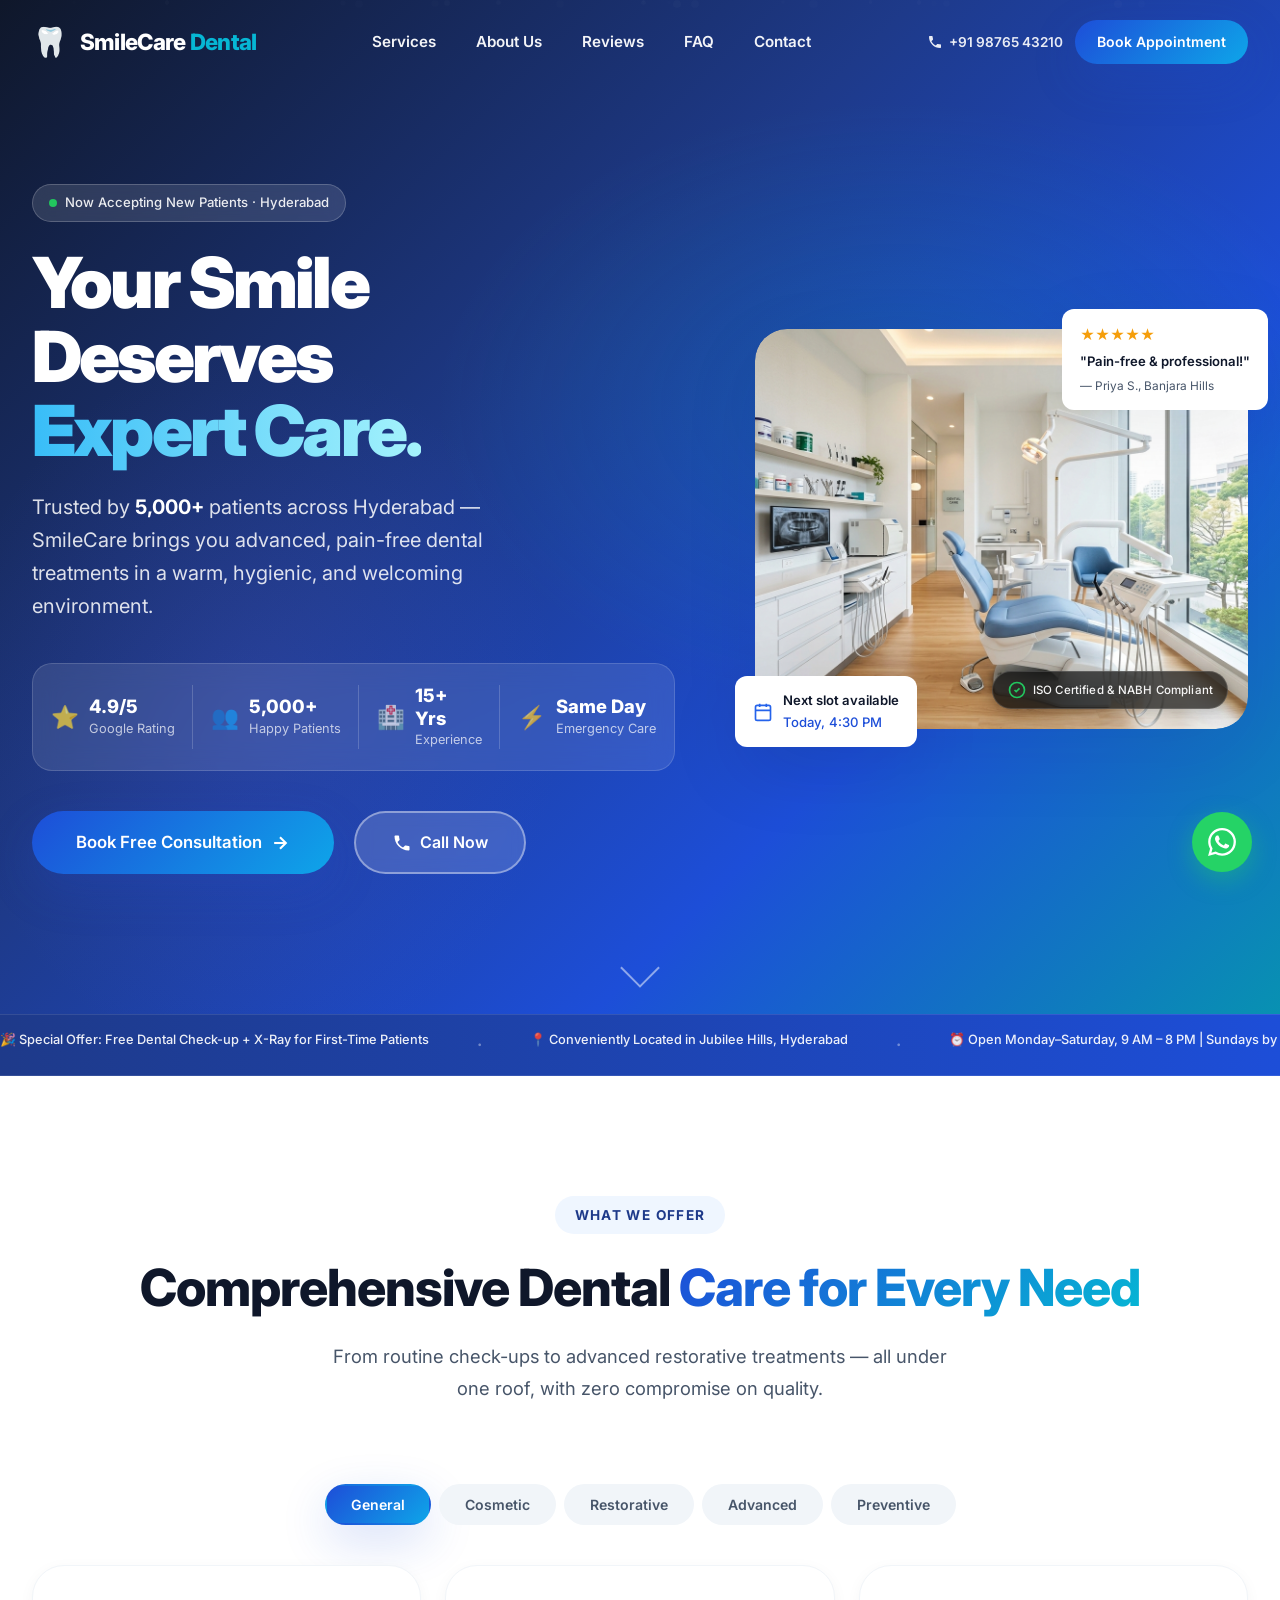
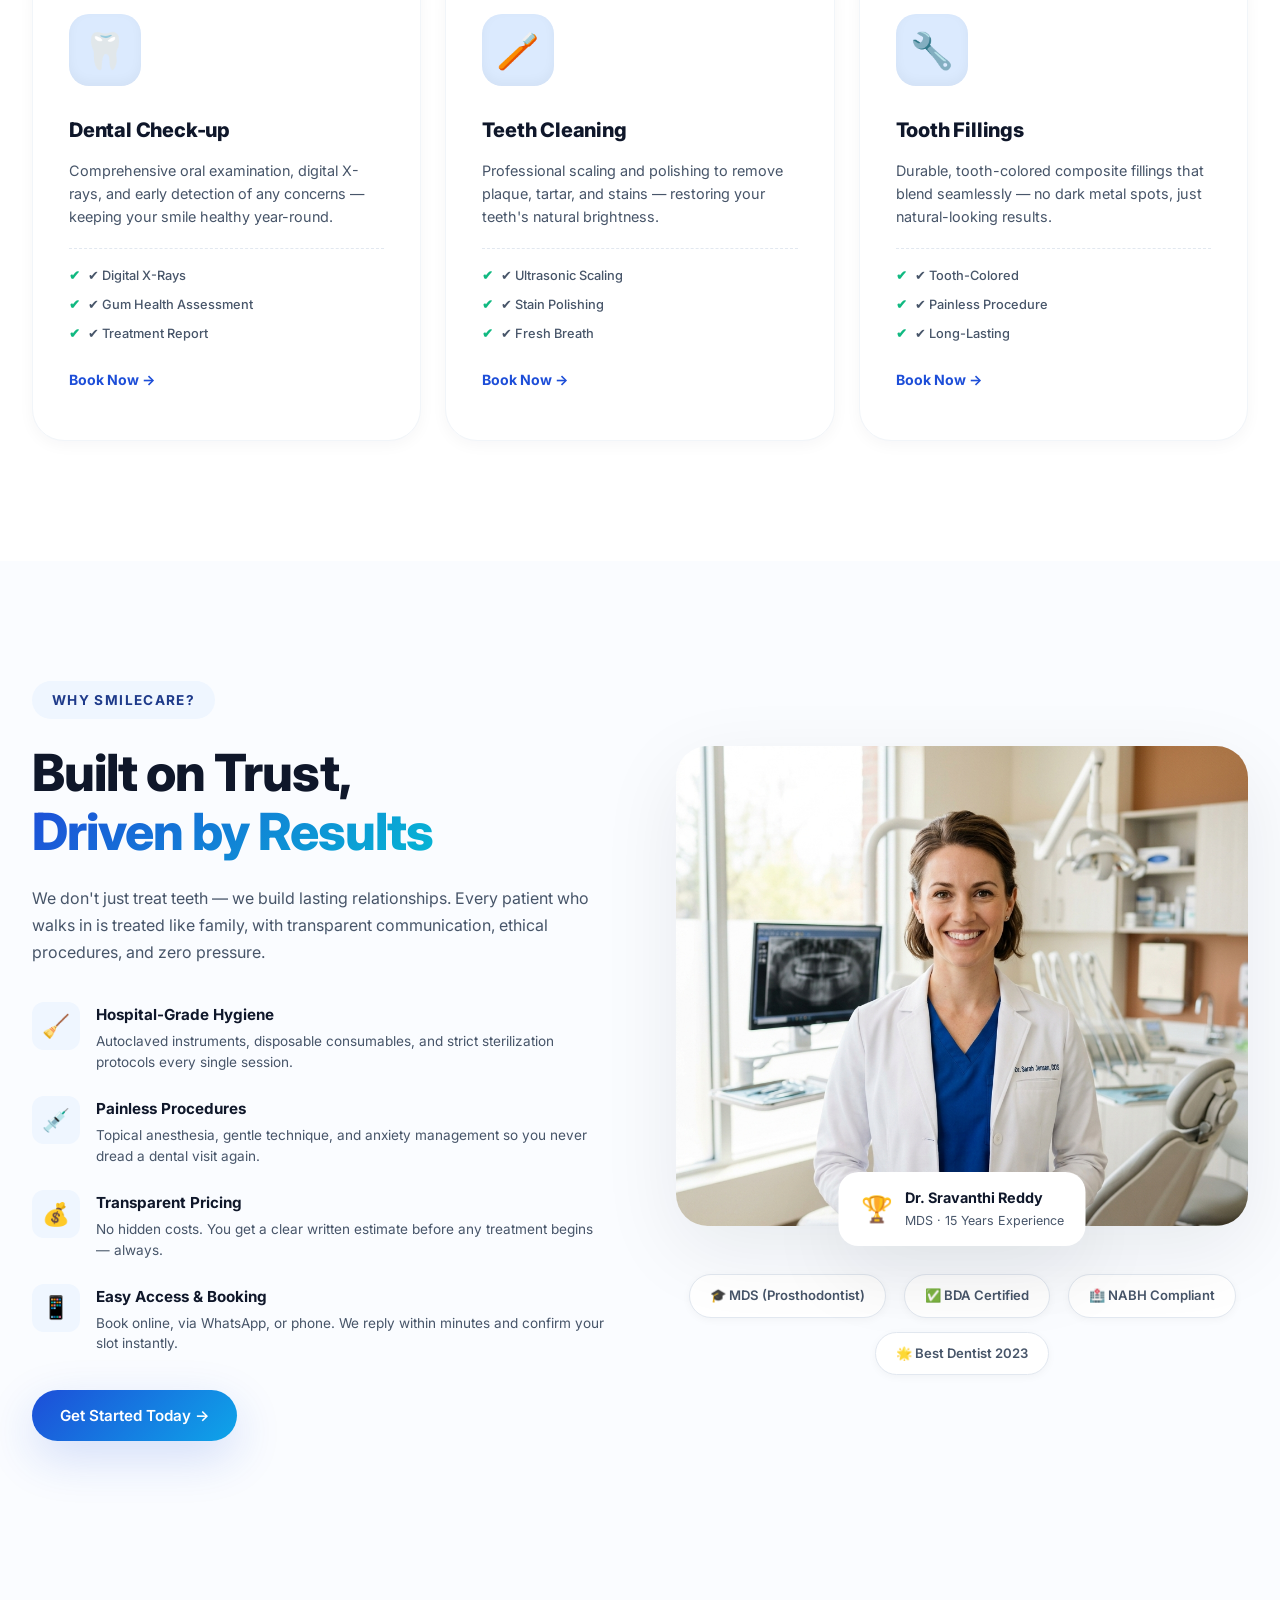
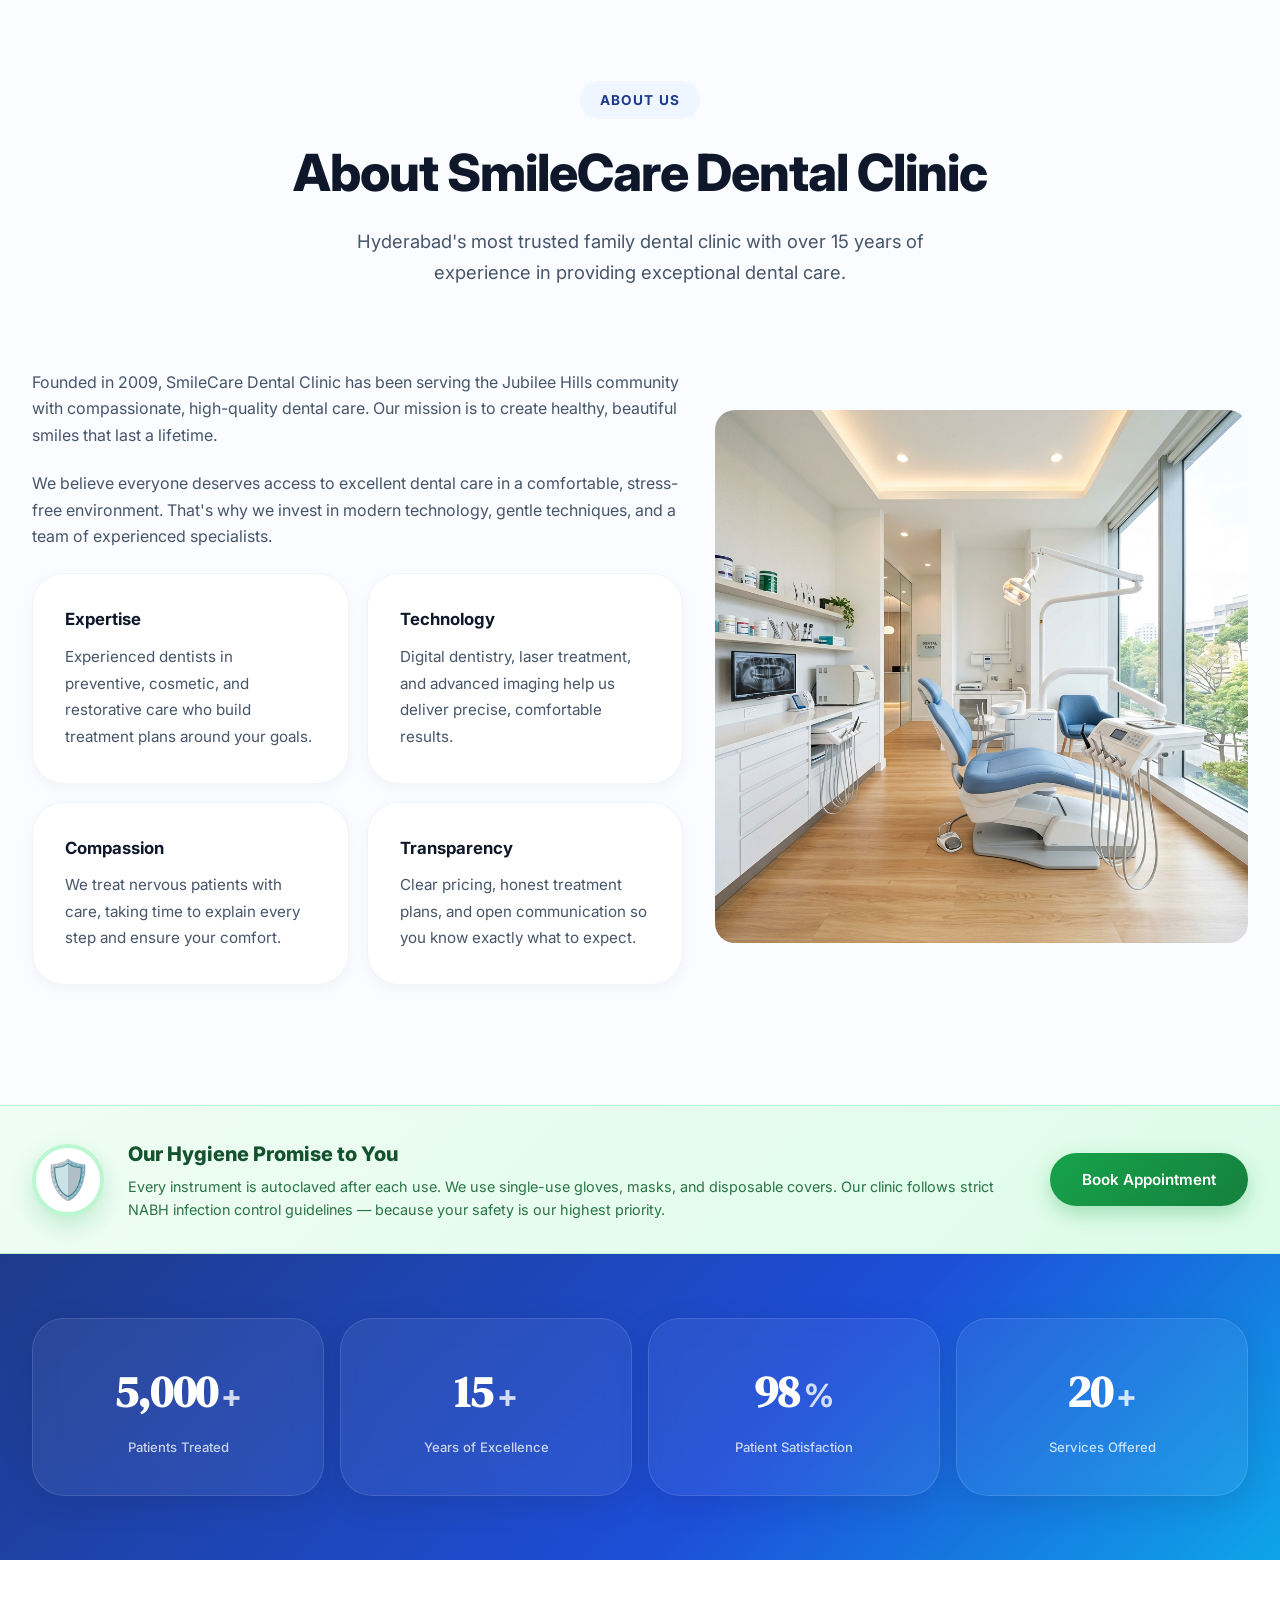
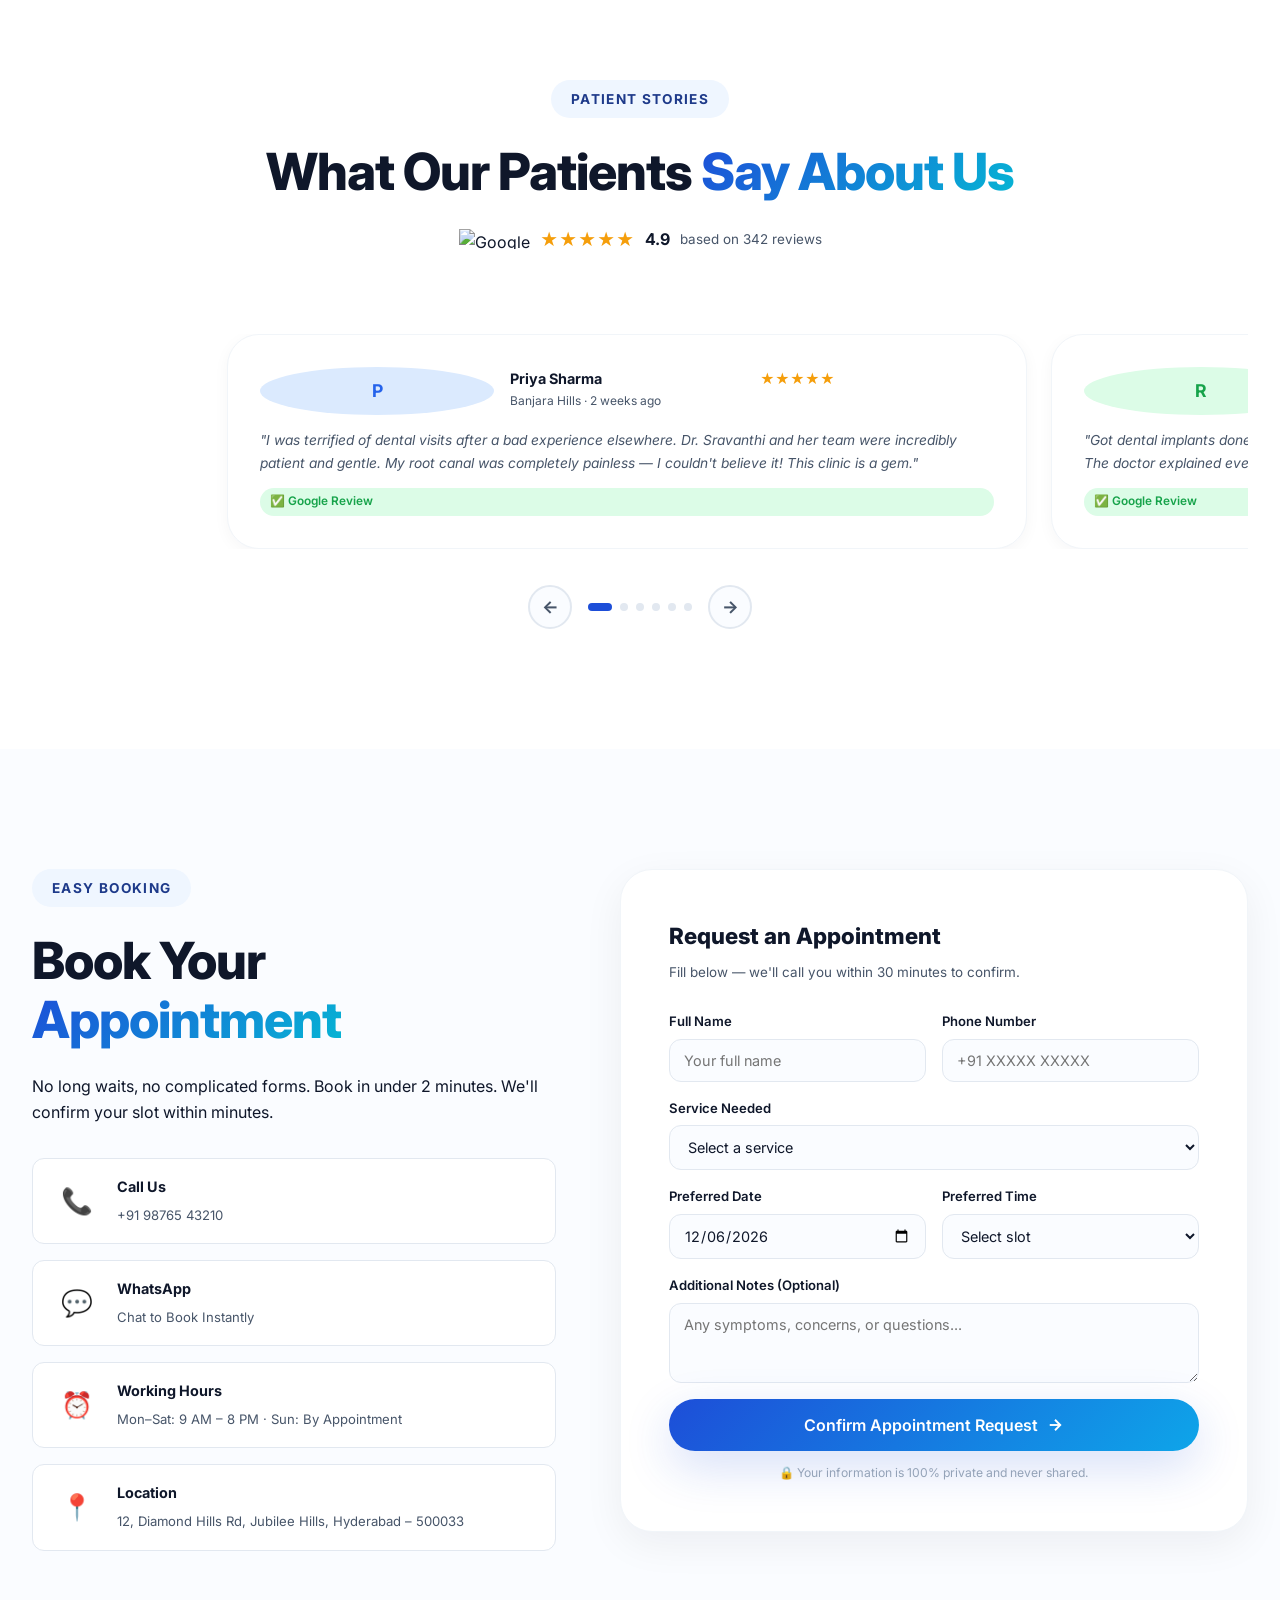
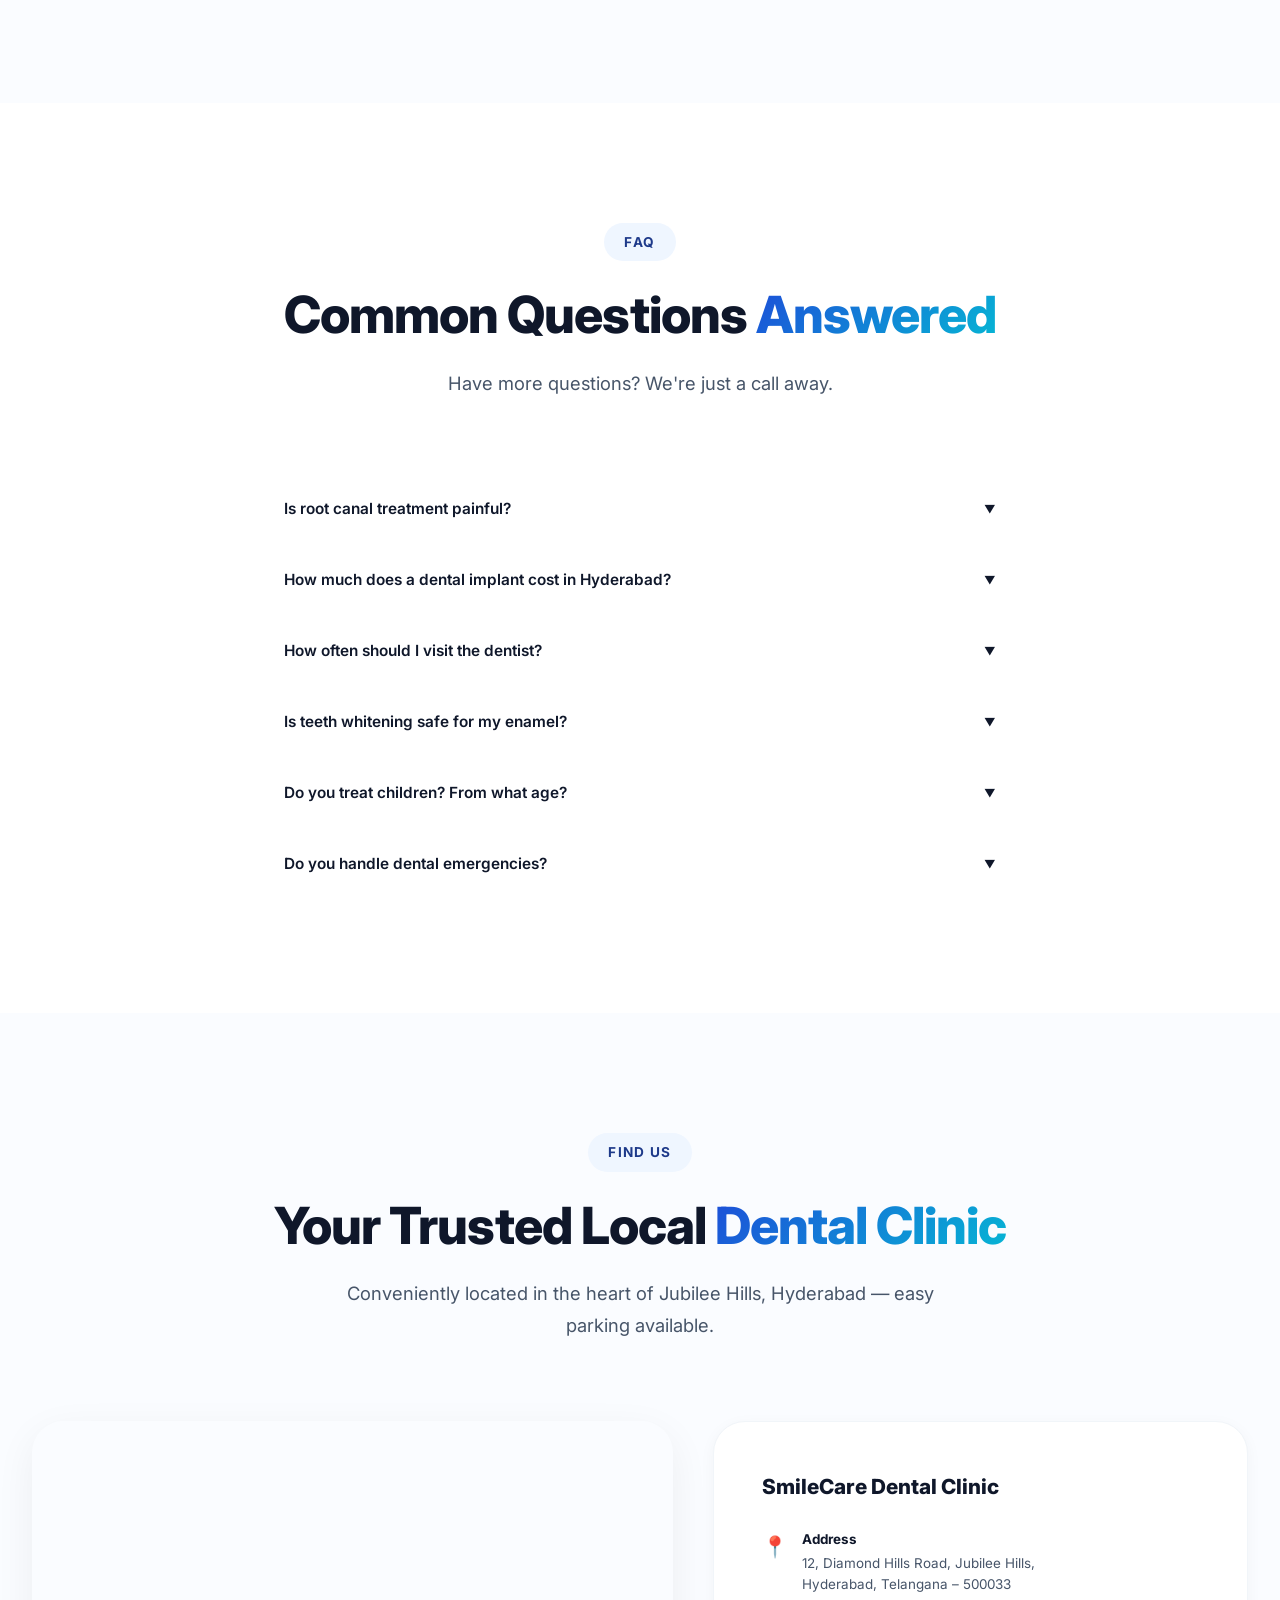
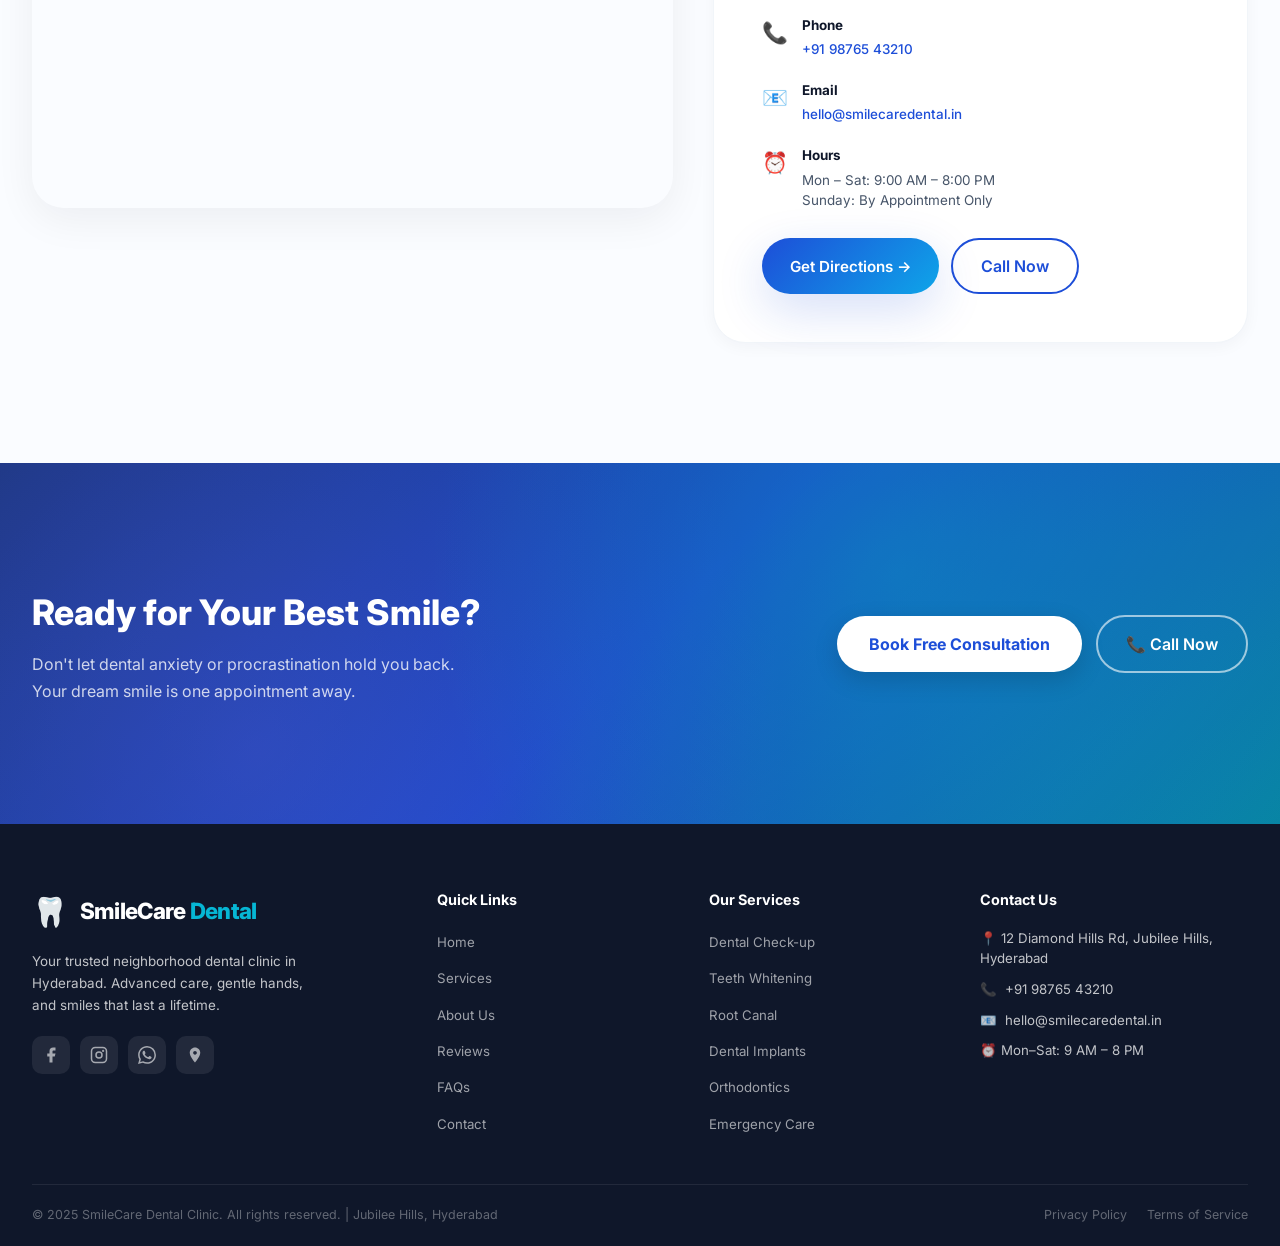
==== commit f8fc1e76: "Connect booking form to n8n webhook" ====
--- a/index.html
+++ b/index.html
@@ -9,21 +9,21 @@
   <meta name="robots" content="index, follow" />
   <meta property="og:title" content="SmileCare Dental Clinic | Trusted Family Dentist in Hyderabad" />
   <meta property="og:description" content="SmileCare Dental Clinic — Hyderabad's most trusted neighborhood dental clinic. Experienced dentists, modern equipment, transparent pricing. Book your appointment today." />
-  <meta property="og:image" content="/images/clinic_hero.png" />
+  <meta property="og:image" content="./images/clinic_hero.png" />
   <meta property="og:type" content="website" />
   <meta property="og:url" content="http://localhost:8000" />
   <meta name="twitter:card" content="summary_large_image" />
   <meta name="twitter:title" content="SmileCare Dental Clinic | Trusted Family Dentist in Hyderabad" />
   <meta name="twitter:description" content="SmileCare Dental Clinic — Hyderabad's most trusted neighborhood dental clinic. Experienced dentists, modern equipment, transparent pricing. Book your appointment today." />
-  <meta name="twitter:image" content="/images/clinic_hero.png" />
+  <meta name="twitter:image" content="./images/clinic_hero.png" />
   <meta name="theme-color" content="#1d4ed8" />
   <link rel="canonical" href="http://localhost:8000" />
-  <link rel="icon" href="/favicon.svg" type="image/svg+xml" />
-  <link rel="apple-touch-icon" href="/favicon.svg" />
+  <link rel="icon" href="./favicon.svg" type="image/svg+xml" />
+  <link rel="apple-touch-icon" href="./favicon.svg" />
   <link rel="preconnect" href="https://fonts.googleapis.com" />
   <link rel="preconnect" href="https://fonts.gstatic.com" crossorigin />
   <link href="https://fonts.googleapis.com/css2?family=Inter:wght@300;400;500;600;700;800;900&family=DM+Serif+Display:ital@0;1&display=swap" rel="stylesheet" />
-  <link rel="stylesheet" href="/style.css" />
+  <link rel="stylesheet" href="./style.css" />
   <script type="application/ld+json">
   {
     "@context": "https://schema.org",
@@ -178,7 +178,7 @@
     <div class="hero-visual" data-anim="fade-left">
       <div class="hero-card-float">
         <div class="clinic-img-wrap">
-          <img src="/images/clinic_hero.png" srcset="/images/clinic_hero.png 1x" sizes="(max-width: 768px) 100vw, 540px" loading="lazy" decoding="async" alt="Modern SmileCare Dental Clinic interior" class="clinic-img" />
+          <img src="./images/clinic_hero.png" srcset="./images/clinic_hero.png 1x" sizes="(max-width: 768px) 100vw, 540px" loading="lazy" decoding="async" alt="Modern SmileCare Dental Clinic interior" class="clinic-img" />
           <div class="img-overlay-badge">
             <svg width="20" height="20" viewBox="0 0 24 24" fill="#22c55e"><path d="M9 12l2 2 4-4M21 12a9 9 0 1 1-18 0 9 9 0 0 1 18 0z" stroke="#22c55e" stroke-width="2" fill="none"/></svg>
             <span>ISO Certified &amp; NABH Compliant</span>
@@ -418,7 +418,7 @@
       </div>
       <div class="why-visual" data-anim="fade-left">
         <div class="why-img-wrap">
-          <img src="/images/doctorportrait.png" srcset="/images/doctorportrait.png 1x" sizes="(max-width: 768px) 100vw, 420px" loading="lazy" decoding="async" alt="Dr. Sravanthi Reddy - Lead Dentist at SmileCare" class="why-img" />
+          <img src="./images/doctorportrait.png" srcset="./images/doctorportrait.png 1x" sizes="(max-width: 768px) 100vw, 420px" loading="lazy" decoding="async" alt="Dr. Sravanthi Reddy - Lead Dentist at SmileCare" class="why-img" />
           <div class="why-img-badge">
             <span>🏆</span>
             <div>
@@ -470,7 +470,7 @@
         </div>
       </div>
       <div class="about-visual" data-anim="fade-left">
-        <img src="/images/clinic_hero.png" alt="Modern SmileCare Dental Clinic interior" loading="lazy">
+        <img src="./images/clinic_hero.png" alt="Modern SmileCare Dental Clinic interior" loading="lazy">
       </div>
     </div>
   </div>
@@ -979,6 +979,6 @@
   <span class="wa-tooltip">Chat with us on WhatsApp</span>
 </a>
 
-<script src="/script.js"></script>
+<script src="./script.js"></script>
 </body>
 </html>
--- a/style.css
+++ b/style.css
@@ -2138,7 +2138,7 @@
   .hero-inner {
     grid-template-columns: 1fr;
     gap: 48px;
-    padding: 60px 24px 80px;
+    padding: 60px 24px 20px;
   }
 
   .hero-visual {
@@ -2284,7 +2284,7 @@
 
   /* HERO SECTION TWEAKS */
   .hero-inner {
-    padding: 40px 20px 60px;
+    padding: 40px 20px 20px;
   }
 
   .hero-title {
@@ -2352,6 +2352,7 @@
     width: 100%;
     gap: 14px;
     margin-top: 0;
+    margin-bottom: 18px;
     position: relative;
     z-index: 5;
   }
@@ -2401,6 +2402,36 @@
 
   .service-card p {
     font-size: 0.85rem;
+  }
+
+  /* HYGIENE SECTION */
+  .hygiene-inner {
+    flex-direction: column;
+    text-align: center;
+    align-items: center;
+    gap: 24px;
+  }
+
+  .hygiene-icon {
+    margin: 0 auto;
+  }
+
+  /* WHY US SECTION */
+  .why-content {
+    text-align: center;
+    display: flex;
+    flex-direction: column;
+    align-items: center;
+  }
+
+  .why-features {
+    text-align: left;
+    align-self: stretch;
+  }
+
+  .why-desc {
+    margin-left: auto;
+    margin-right: auto;
   }
 
   /* DOCTOR SECTION */
